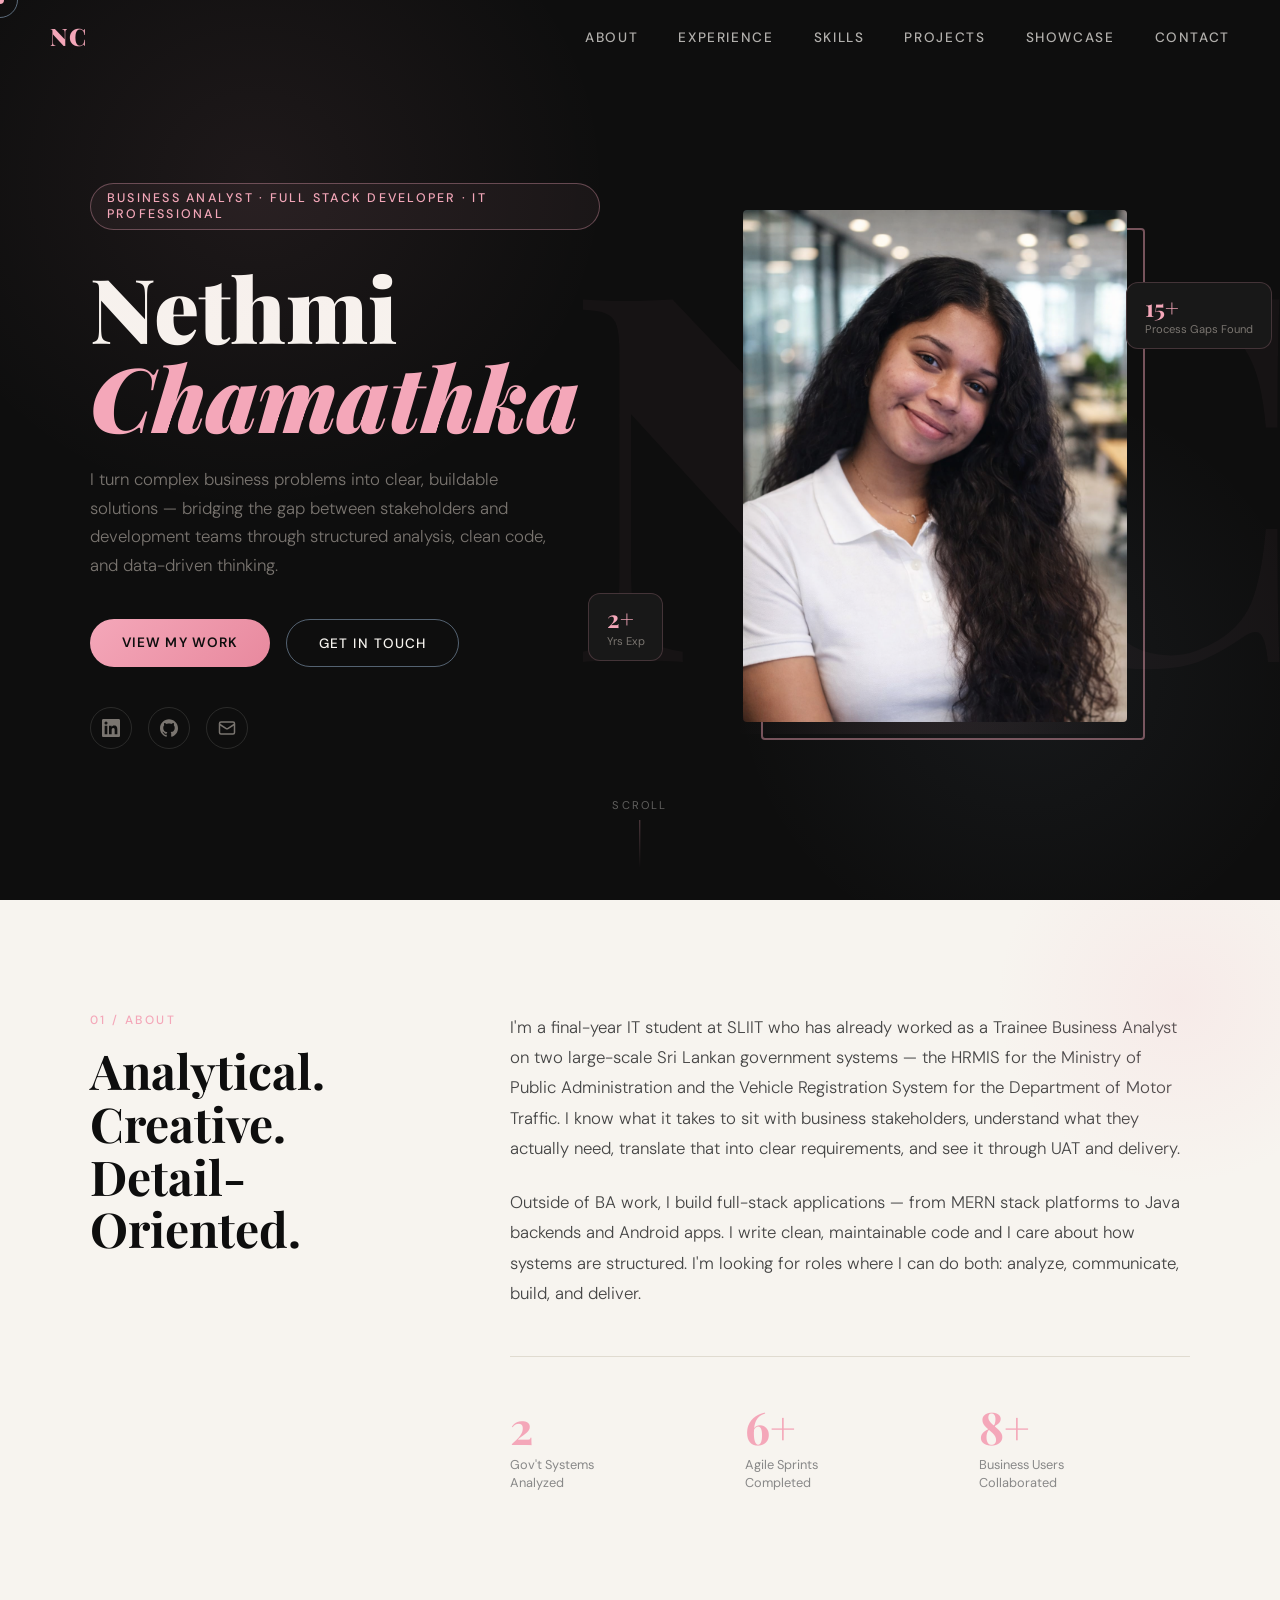
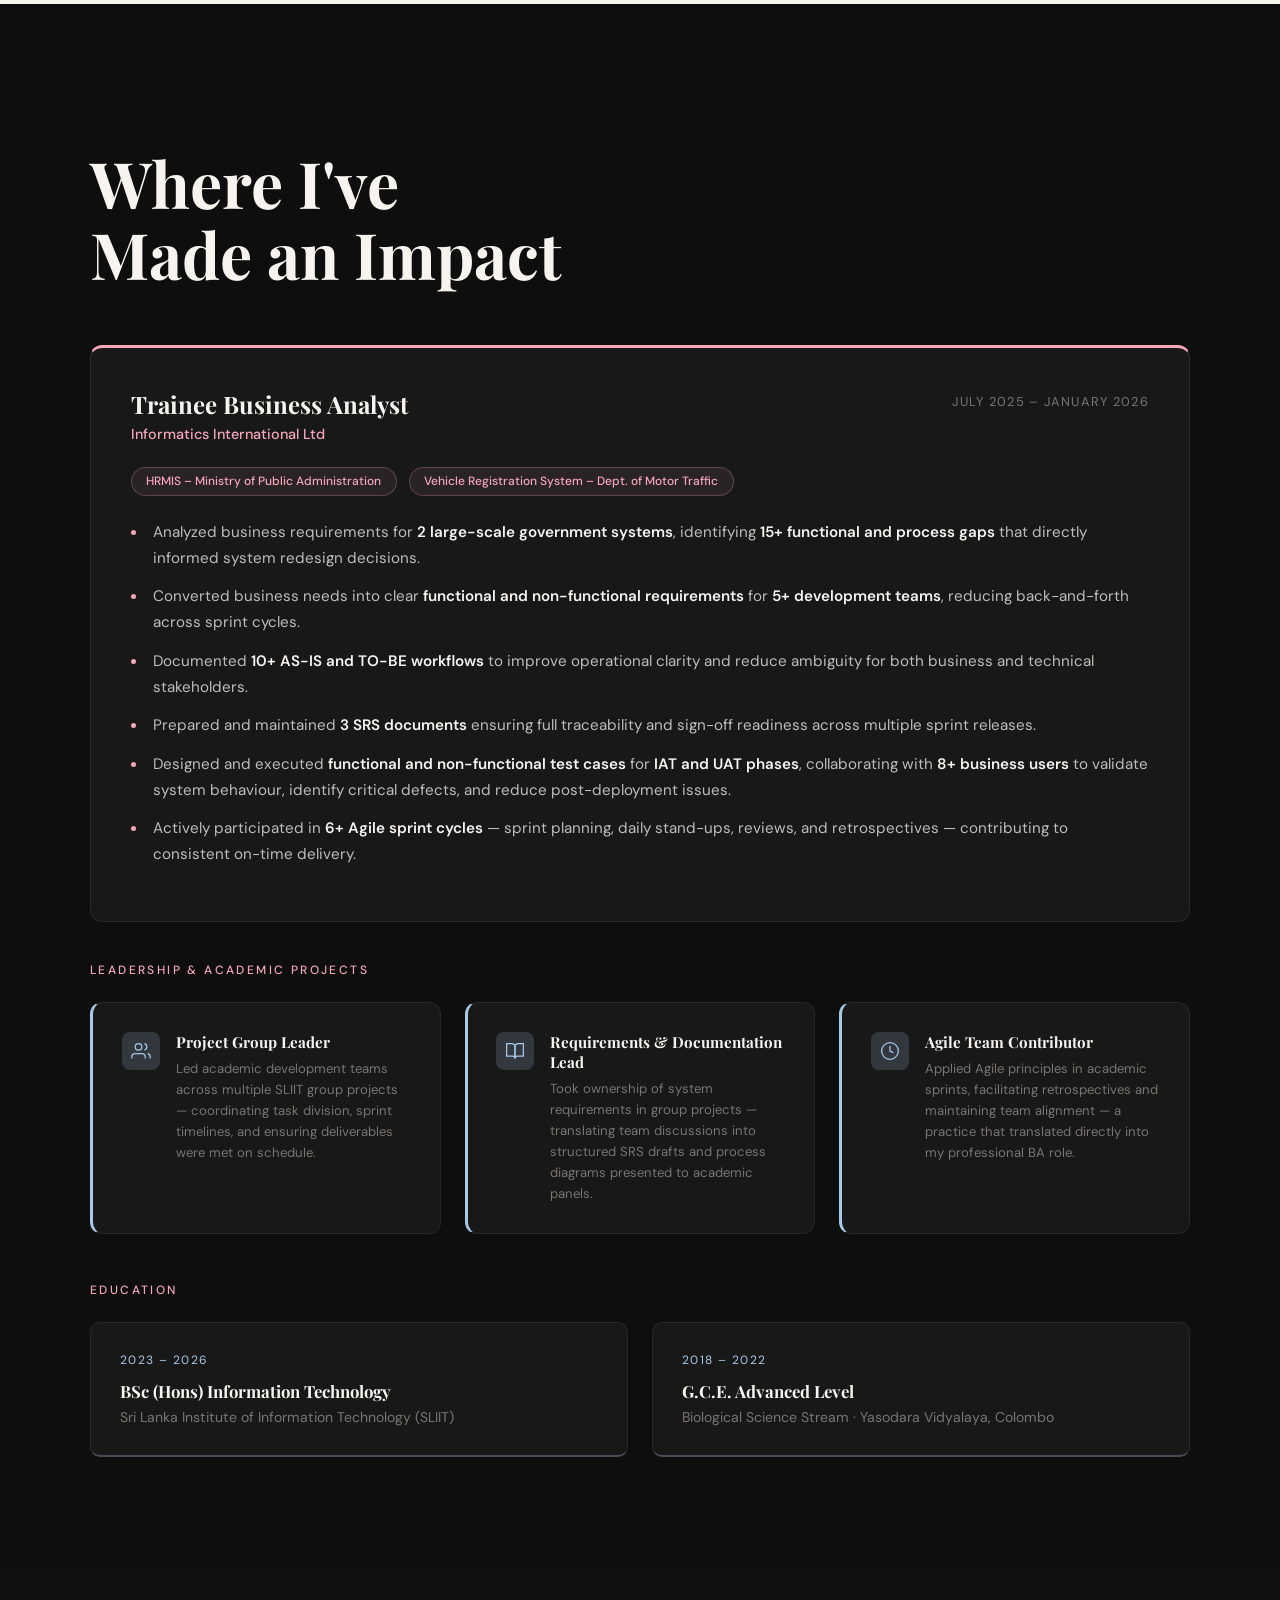
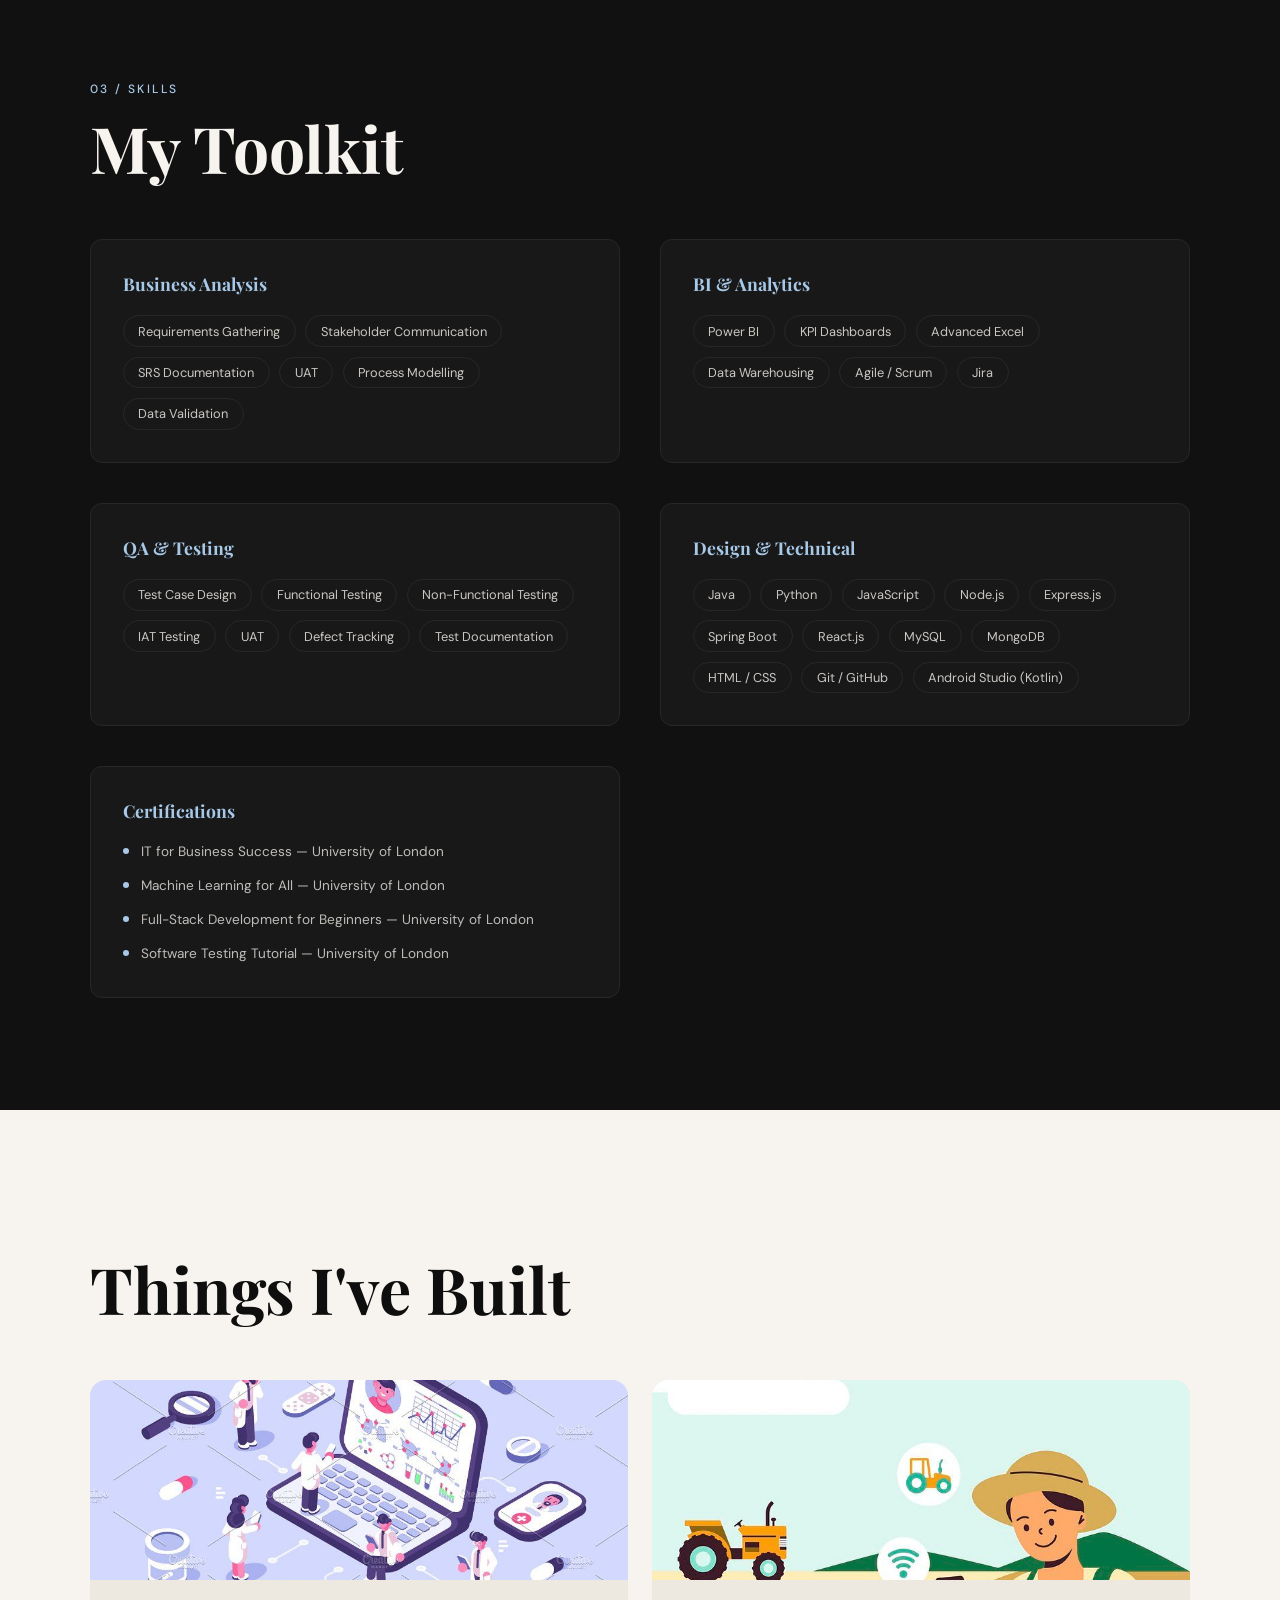
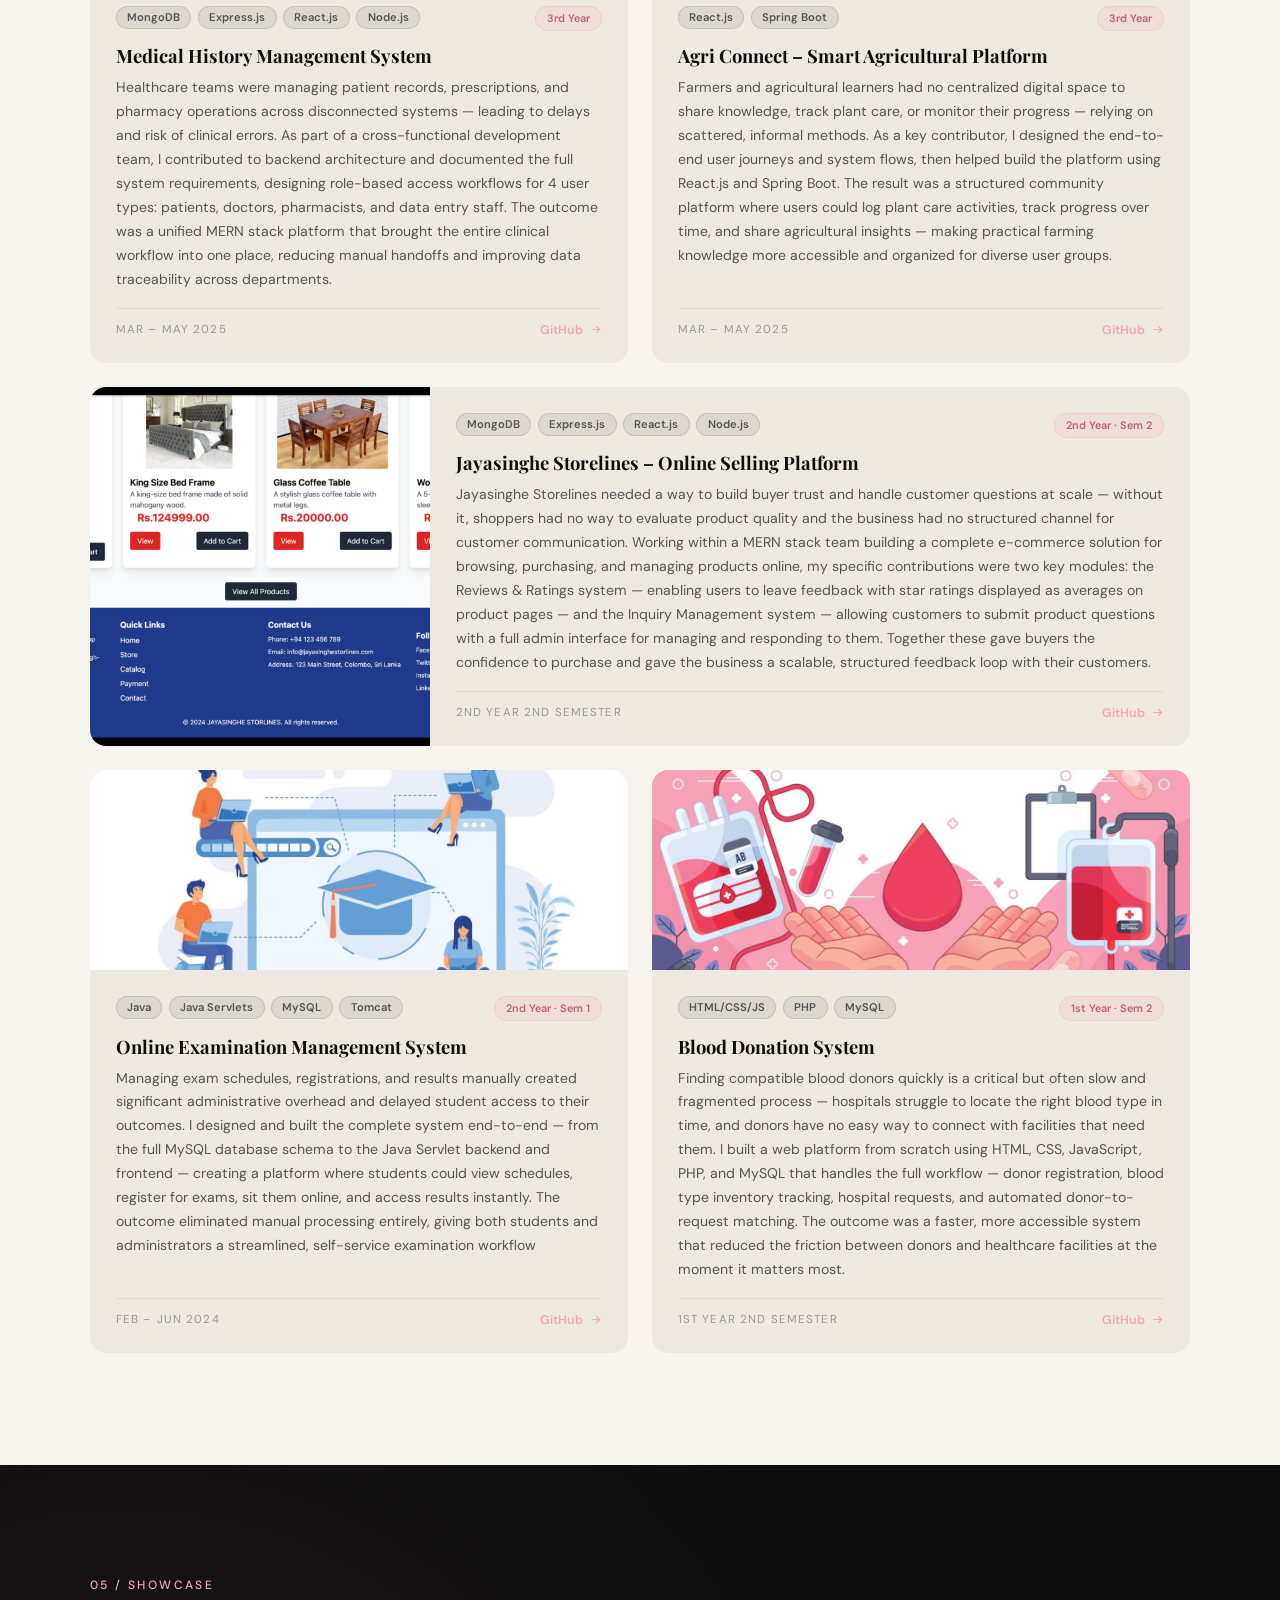
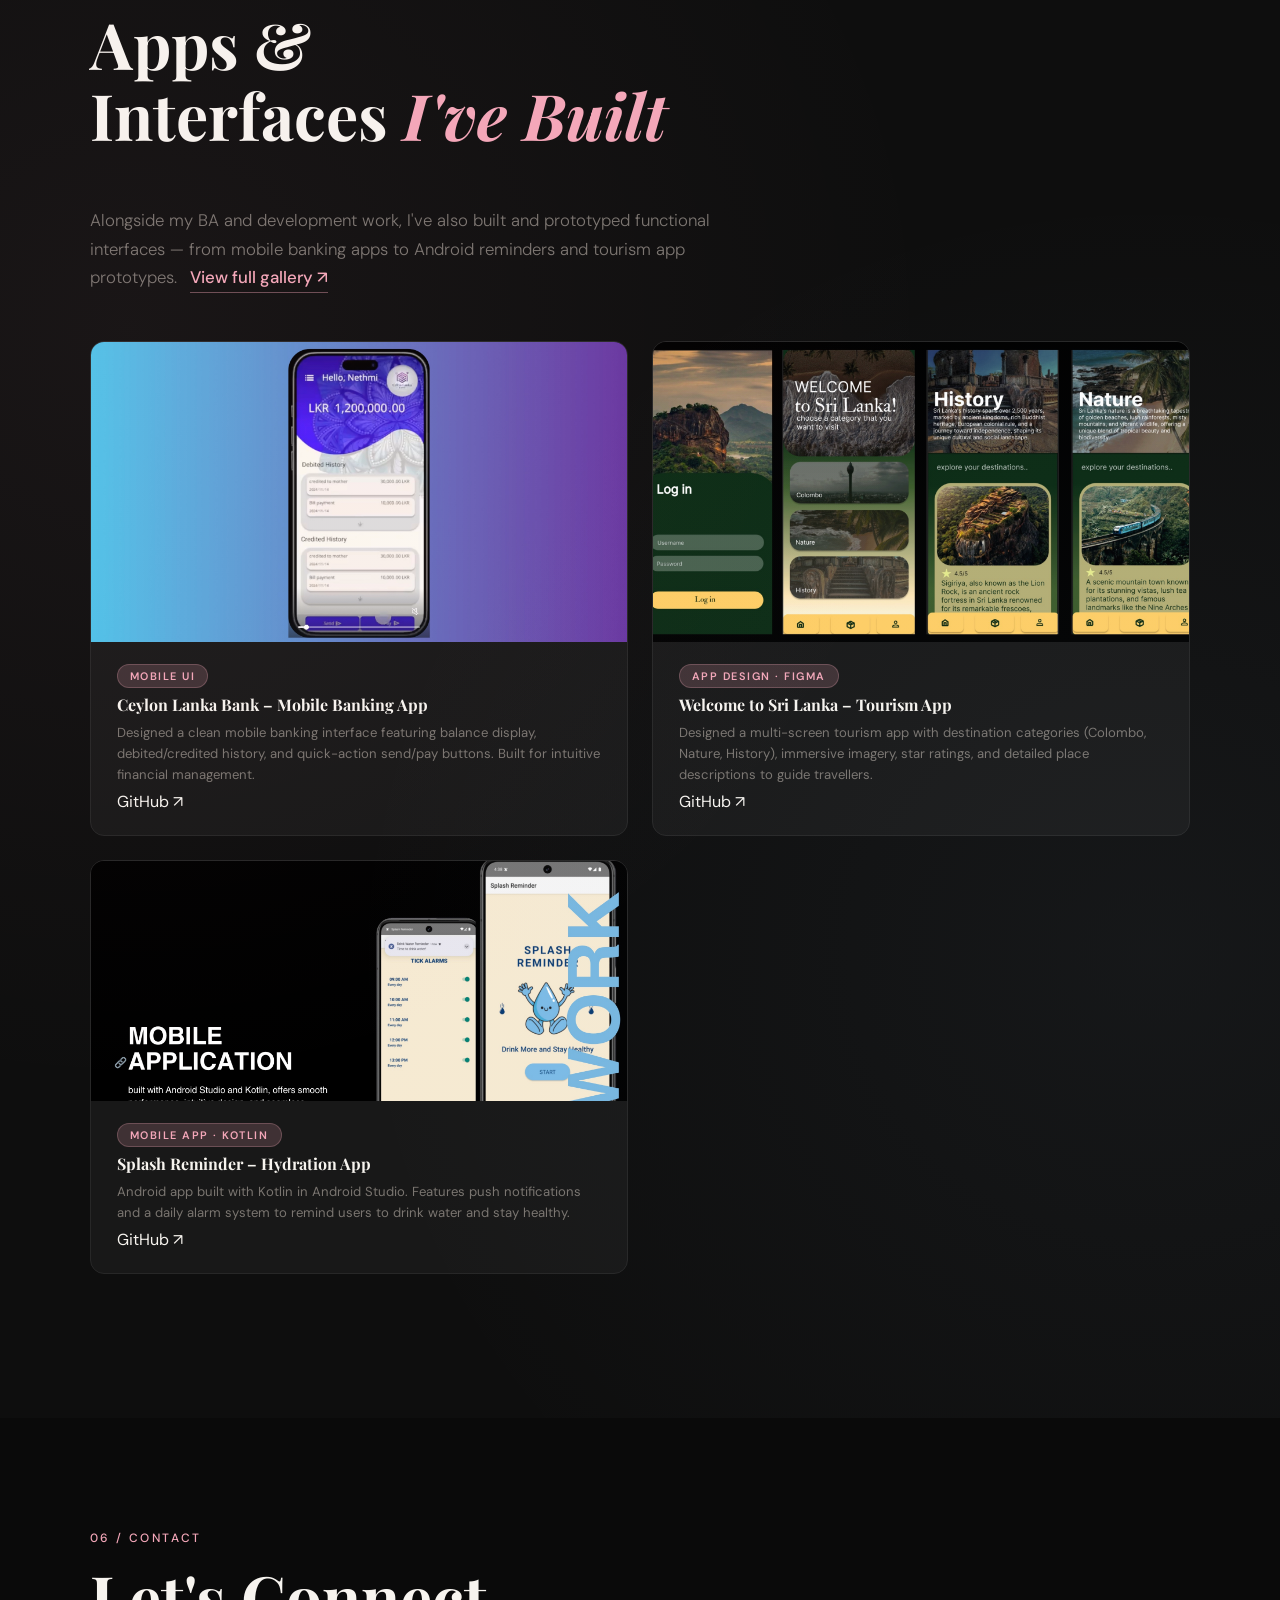
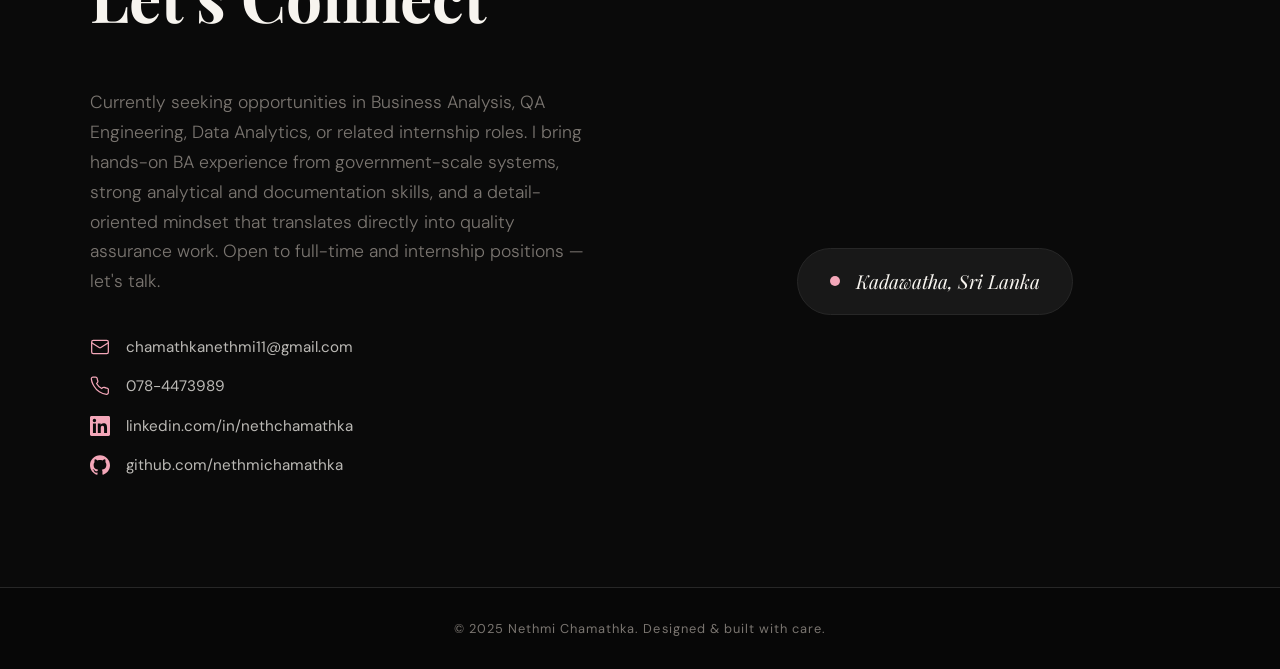
==== index.html @ 8b14486d "Add files via upload new one" ====
<!DOCTYPE html>
<html lang="en">
<head>
  <meta charset="UTF-8" />
  <meta name="viewport" content="width=device-width, initial-scale=1.0" />
  <title>Nethmi Chamathka — Business Analyst & IT Professional</title>
  <link rel="preconnect" href="https://fonts.googleapis.com">
  <link rel="preconnect" href="https://fonts.gstatic.com" crossorigin>
  <link href="https://fonts.googleapis.com/css2?family=Playfair+Display:ital,wght@0,400;0,700;0,900;1,400&family=DM+Sans:wght@300;400;500;600&display=swap" rel="stylesheet">
  <link rel="stylesheet" href="styles.css" />
</head>
<body>

  <div class="cursor" id="cursor"></div>
  <div class="cursor-follower" id="cursorFollower"></div>

  <!-- NAV -->
  <nav id="navbar">
    <div class="nav-inner">
      <span class="nav-logo">NC</span>
      <ul class="nav-links">
        <li><a href="#about">About</a></li>
        <li><a href="#experience">Experience</a></li>
        <li><a href="#skills">Skills</a></li>
        <li><a href="#projects">Projects</a></li>
        <li><a href="#uiux">Showcase</a></li>
        <li><a href="#contact">Contact</a></li>
      </ul>
      <button class="hamburger" id="hamburger" aria-label="Menu">
        <span></span><span></span><span></span>
      </button>
    </div>
  </nav>

  <!-- MOBILE MENU -->
  <div class="mobile-menu" id="mobileMenu">
    <ul>
      <li><a href="#about" class="mob-link">About</a></li>
      <li><a href="#experience" class="mob-link">Experience</a></li>
      <li><a href="#skills" class="mob-link">Skills</a></li>
      <li><a href="#projects" class="mob-link">Projects</a></li>
      <li><a href="#uiux" class="mob-link">UI/UX</a></li>
      <li><a href="#contact" class="mob-link">Contact</a></li>
    </ul>
  </div>

  <!-- HERO -->
  <section id="hero">
    <div class="hero-bg-text">NC</div>
    <div class="hero-grid">
      <div class="hero-left">
        <div class="hero-tag reveal">Business Analyst · Full Stack Developer · IT Professional</div>
        <h1 class="hero-name reveal delay-1">Nethmi<br><em>Chamathka</em></h1>
        <p class="hero-sub reveal delay-2">
          

I turn complex business problems into clear, buildable solutions — bridging the gap between stakeholders and development teams through structured analysis, clean code, and data-driven thinking.
        <div class="hero-cta reveal delay-3">
          <a href="#experience" class="btn-primary">View My Work</a>
          <a href="#contact" class="btn-ghost">Get In Touch</a>
        </div>
        <div class="hero-socials reveal delay-4">
          <a href="https://linkedin.com/in/nethchamathka" target="_blank" aria-label="LinkedIn">
            <svg viewBox="0 0 24 24" fill="currentColor"><path d="M20.447 20.452h-3.554v-5.569c0-1.328-.027-3.037-1.852-3.037-1.853 0-2.136 1.445-2.136 2.939v5.667H9.351V9h3.414v1.561h.046c.477-.9 1.637-1.85 3.37-1.85 3.601 0 4.267 2.37 4.267 5.455v6.286zM5.337 7.433a2.062 2.062 0 01-2.063-2.065 2.064 2.064 0 112.063 2.065zm1.782 13.019H3.555V9h3.564v11.452zM22.225 0H1.771C.792 0 0 .774 0 1.729v20.542C0 23.227.792 24 1.771 24h20.451C23.2 24 24 23.227 24 22.271V1.729C24 .774 23.2 0 22.222 0h.003z"/></svg>
          </a>
          <a href="https://github.com/nethmichamathka" target="_blank" aria-label="GitHub">
            <svg viewBox="0 0 24 24" fill="currentColor"><path d="M12 .297c-6.63 0-12 5.373-12 12 0 5.303 3.438 9.8 8.205 11.385.6.113.82-.258.82-.577 0-.285-.01-1.04-.015-2.04-3.338.724-4.042-1.61-4.042-1.61C4.422 18.07 3.633 17.7 3.633 17.7c-1.087-.744.084-.729.084-.729 1.205.084 1.838 1.236 1.838 1.236 1.07 1.835 2.809 1.305 3.495.998.108-.776.417-1.305.76-1.605-2.665-.3-5.466-1.332-5.466-5.93 0-1.31.465-2.38 1.235-3.22-.135-.303-.54-1.523.105-3.176 0 0 1.005-.322 3.3 1.23.96-.267 1.98-.399 3-.405 1.02.006 2.04.138 3 .405 2.28-1.552 3.285-1.23 3.285-1.23.645 1.653.24 2.873.12 3.176.765.84 1.23 1.91 1.23 3.22 0 4.61-2.805 5.625-5.475 5.92.42.36.81 1.096.81 2.22 0 1.606-.015 2.896-.015 3.286 0 .315.21.69.825.57C20.565 22.092 24 17.592 24 12.297c0-6.627-5.373-12-12-12"/></svg>
          </a>
          <a href="mailto:chamathkanethmi11@gmail.com" aria-label="Email">
            <svg viewBox="0 0 24 24" fill="none" stroke="currentColor" stroke-width="2"><rect x="2" y="4" width="20" height="16" rx="2"/><path d="m22 7-8.97 5.7a1.94 1.94 0 0 1-2.06 0L2 7"/></svg>
          </a>
        </div>
      </div>
      <div class="hero-right reveal delay-2">
        <div class="hero-img-wrap">
          <img src="profile.jpg" alt="Nethmi Chamathka" class="hero-photo" />
          <div class="hero-img-accent"></div>
          <div class="hero-img-ring"></div>
        </div>
        <div class="floating-badge badge-1">
          <span class="badge-num">2+</span>
          <span class="badge-txt">Yrs Exp</span>
        </div>
        <div class="floating-badge badge-2">
          <span class="badge-num">15+</span>
          <span class="badge-txt">Process Gaps Found</span>
        </div>
      </div>
    </div>
    <div class="scroll-hint"><span>Scroll</span><div class="scroll-line"></div></div>
  </section>

  <!-- ABOUT -->
  <section id="about">
    <div class="section-wrap">
      <div class="about-grid">
        <div class="about-left reveal">
          <p class="section-label">01 / About</p>
          <h2 class="section-title">Analytical.<br>Creative.<br>Detail-Oriented.</h2>
        </div>
        <div class="about-right reveal delay-1">
          <p class="about-body">I'm a final-year IT student at SLIIT who has already worked as a Trainee Business Analyst on two large-scale Sri Lankan government systems — the HRMIS for the Ministry of Public Administration and the Vehicle Registration System for the Department of Motor Traffic. I know what it takes to sit with business stakeholders, understand what they actually need, translate that into clear requirements, and see it through UAT and delivery.</p>
          <p class="about-body">Outside of BA work, I build full-stack applications — from MERN stack platforms to Java backends and Android apps. I write clean, maintainable code and I care about how systems are structured. I'm looking for roles where I can do both: analyze, communicate, build, and deliver.</p>
          <div class="about-stats">
            <div class="stat"><span class="stat-n">2</span><span class="stat-l">Gov't Systems<br>Analyzed</span></div>
            <div class="stat"><span class="stat-n">6+</span><span class="stat-l">Agile Sprints<br>Completed</span></div>
            <div class="stat"><span class="stat-n">8+</span><span class="stat-l">Business Users<br>Collaborated</span></div>
          </div>
        </div>
      </div>
    </div>
  </section>

  <!-- EXPERIENCE -->
  <section id="experience">
    <div class="section-wrap">
      <p class="section-label reveal">02 / Experience</p>
      <h2 class="section-title reveal delay-1">Where I've<br>Made an Impact</h2>

      <div class="exp-card reveal delay-2">
        <div class="exp-header">
          <div>
            <h3 class="exp-role">Trainee Business Analyst</h3>
            <p class="exp-company">Informatics International Ltd</p>
          </div>
          <span class="exp-date">July 2025 – January 2026</span>
        </div>
        <div class="exp-projects">
          <div class="exp-proj-tag">HRMIS – Ministry of Public Administration</div>
          <div class="exp-proj-tag">Vehicle Registration System – Dept. of Motor Traffic</div>
        </div>
<ul class="exp-list">
  <li>Analyzed business requirements for <strong>2 large-scale government systems</strong>, identifying <strong>15+ functional and process gaps</strong> that directly informed system redesign decisions.</li>
  <li>Converted business needs into clear <strong>functional and non-functional requirements</strong> for <strong>5+ development teams</strong>, reducing back-and-forth across sprint cycles.</li>
  <li>Documented <strong>10+ AS-IS and TO-BE workflows</strong> to improve operational clarity and reduce ambiguity for both business and technical stakeholders.</li>
  <li>Prepared and maintained <strong>3 SRS documents</strong> ensuring full traceability and sign-off readiness across multiple sprint releases.</li>
  <li>Designed and executed <strong>functional and non-functional test cases</strong> for <strong>IAT and UAT phases</strong>, collaborating with <strong>8+ business users</strong> to validate system behaviour, identify critical defects, and reduce post-deployment issues.</li>
  <li>Actively participated in <strong>6+ Agile sprint cycles</strong> — sprint planning, daily stand-ups, reviews, and retrospectives — contributing to consistent on-time delivery.</li>
</ul>
      </div>

      <!-- LEADERSHIP -->
      <div class="leadership-section reveal delay-3">
        <p class="section-label" style="margin-bottom:1.5rem;">Leadership & Academic Projects</p>
        <div class="leadership-grid">
          <div class="lead-card">
            <div class="lead-icon">
              <svg viewBox="0 0 24 24" fill="none" stroke="currentColor" stroke-width="1.5"><path d="M17 21v-2a4 4 0 0 0-4-4H5a4 4 0 0 0-4 4v2"/><circle cx="9" cy="7" r="4"/><path d="M23 21v-2a4 4 0 0 0-3-3.87"/><path d="M16 3.13a4 4 0 0 1 0 7.75"/></svg>
            </div>
            <div>
              <h4>Project Group Leader</h4>
              <p>Led academic development teams across multiple SLIIT group projects — coordinating task division, sprint timelines, and ensuring deliverables were met on schedule.</p>
            </div>
          </div>
          <div class="lead-card">
            <div class="lead-icon">
              <svg viewBox="0 0 24 24" fill="none" stroke="currentColor" stroke-width="1.5"><path d="M2 3h6a4 4 0 0 1 4 4v14a3 3 0 0 0-3-3H2z"/><path d="M22 3h-6a4 4 0 0 0-4 4v14a3 3 0 0 1 3-3h7z"/></svg>
            </div>
            <div>
              <h4>Requirements & Documentation Lead</h4>
              <p>Took ownership of system requirements in group projects — translating team discussions into structured SRS drafts and process diagrams presented to academic panels.</p>
            </div>
          </div>
          <div class="lead-card">
            <div class="lead-icon">
              <svg viewBox="0 0 24 24" fill="none" stroke="currentColor" stroke-width="1.5"><circle cx="12" cy="12" r="10"/><polyline points="12 6 12 12 16 14"/></svg>
            </div>
            <div>
              <h4>Agile Team Contributor</h4>
              <p>Applied Agile principles in academic sprints, facilitating retrospectives and maintaining team alignment — a practice that translated directly into my professional BA role.</p>
            </div>
          </div>
        </div>
      </div>

      <div class="edu-section reveal delay-4">
        <p class="section-label" style="margin-bottom:1.5rem;">Education</p>
        <div class="edu-grid">
          <div class="edu-card">
            <span class="edu-year">2023 – 2026</span>
            <h4>BSc (Hons) Information Technology</h4>
            <p>Sri Lanka Institute of Information Technology (SLIIT)</p>
          </div>
          <div class="edu-card">
            <span class="edu-year">2018 – 2022</span>
            <h4>G.C.E. Advanced Level</h4>
            <p>Biological Science Stream · Yasodara Vidyalaya, Colombo</p>
          </div>
        </div>
      </div>
    </div>
  </section>

 <!-- SKILLS -->
  <section id="skills">
<div class="section-wrap">
<p class="section-label reveal">03 / Skills</p>
<h2 class="section-title reveal delay-1">My Toolkit</h2>
<div class="skills-columns">
<div class="skill-group reveal delay-1">
<h3 class="skill-group-title">Business Analysis</h3>
<div class="skill-chips">
<span>Requirements Gathering</span><span>Stakeholder Communication</span><span>SRS Documentation</span><span>UAT</span><span>Process Modelling</span><span>Data Validation</span>
</div>
</div>
<div class="skill-group reveal delay-2">
<h3 class="skill-group-title">BI & Analytics</h3>
<div class="skill-chips">
<span>Power BI</span><span>KPI Dashboards</span><span>Advanced Excel</span><span>Data Warehousing</span><span>Agile / Scrum</span><span>Jira</span>
</div>
</div>
<div class="skill-group reveal delay-3">
<h3 class="skill-group-title">QA & Testing</h3>
<div class="skill-chips">
<span>Test Case Design</span><span>Functional Testing</span><span>Non-Functional Testing</span><span>IAT Testing</span><span>UAT</span><span>Defect Tracking</span><span>Test Documentation</span>
</div>
</div>
<div class="skill-group reveal delay-4">
<h3 class="skill-group-title">Design & Technical</h3>
<div class="skill-chips">
<span>Java</span><span>Python</span><span>JavaScript</span><span>Node.js</span><span>Express.js</span><span>Spring Boot</span><span>React.js</span><span>MySQL</span><span>MongoDB</span><span>HTML / CSS</span><span>Git / GitHub</span><span>Android Studio (Kotlin)</span>
</div>
</div>
<div class="skill-group reveal delay-4">
<h3 class="skill-group-title">Certifications</h3>
<div class="cert-list">
<div class="cert-item"><span class="cert-dot"></span><span>IT for Business Success — University of London</span></div>
<div class="cert-item"><span class="cert-dot"></span><span>Machine Learning for All — University of London</span></div>
<div class="cert-item"><span class="cert-dot"></span><span>Full-Stack Development for Beginners — University of London</span></div>
<div class="cert-item"><span class="cert-dot"></span><span>Software Testing Tutorial — University of London</span></div>
</div>
</div>
</div>
</div>
</section>
  <!-- PROJECTS -->
  <section id="projects">
    <div class="section-wrap">
      <p class="section-label reveal">04 / Projects</p>
      <h2 class="section-title reveal delay-1">Things I've Built</h2>
      <div class="projects-grid">

        <!-- PROJECT 01 — Medical -->
        <div class="proj-card reveal delay-1">
          <div class="proj-img-col">
            <img src="illus-medical.jpg" alt="Medical History Management System" />
          </div>
          <div class="proj-body">
            <div class="proj-meta"><div class="proj-stack"><span>MongoDB</span><span>Express.js</span><span>React.js</span><span>Node.js</span></div><span class="proj-year-badge">3rd Year</span></div>
            <h3>Medical History Management System</h3>
            <p>Healthcare teams were managing patient records, prescriptions, and pharmacy operations across disconnected systems — leading to delays and risk of clinical errors. As part of a cross-functional development team, I contributed to backend architecture and documented the full system requirements, designing role-based access workflows for 4 user types: patients, doctors, pharmacists, and data entry staff. The outcome was a unified MERN stack platform that brought the entire clinical workflow into one place, reducing manual handoffs and improving data traceability across departments.</p>
            <div class="proj-footer"><span class="proj-date-label">Mar – May 2025</span><a href="https://github.com/Viduraz/ITPM_Project" target="_blank" class="proj-link">GitHub <svg viewBox="0 0 16 16" fill="none" stroke="currentColor" stroke-width="1.5"><path d="M3 8h10M9 4l4 4-4 4"/></svg></a></div>
          </div>
        </div>

        <!-- PROJECT 02 — Agri Connect -->
        <div class="proj-card reveal delay-2">
          <div class="proj-img-col">
            <img src="agri.jpg" alt="Agri Connect" />
          </div>
          <div class="proj-body">
            <div class="proj-meta"><div class="proj-stack"><span>React.js</span><span>Spring Boot</span></div><span class="proj-year-badge">3rd Year</span></div>
            <h3>Agri Connect – Smart Agricultural Platform</h3>
            <p>Farmers and agricultural learners had no centralized digital space to share knowledge, track plant care, or monitor their progress — relying on scattered, informal methods. As a key contributor, I designed the end-to-end user journeys and system flows, then helped build the platform using React.js and Spring Boot. The result was a structured community platform where users could log plant care activities, track progress over time, and share agricultural insights — making practical farming knowledge more accessible and organized for diverse user groups.</p>
            <div class="proj-footer"><span class="proj-date-label">Mar – May 2025</span><a href="https://github.com/Viduraz/PAF_SLIIT" target="_blank" class="proj-link">GitHub <svg viewBox="0 0 16 16" fill="none" stroke="currentColor" stroke-width="1.5"><path d="M3 8h10M9 4l4 4-4 4"/></svg></a></div>
          </div>
        </div>

        <!-- PROJECT 03 — Jayasinghe (full-width with screenshot) -->
        <div class="proj-card proj-card-wide reveal delay-3">
          <div class="proj-img-col proj-img-wide">
            <img src="JJ.png" alt="Jayasinghe Storelines" />
          </div>
          <div class="proj-body">
            <div class="proj-meta"><div class="proj-stack"><span>MongoDB</span><span>Express.js</span><span>React.js</span><span>Node.js</span></div><span class="proj-year-badge">2nd Year · Sem 2</span></div>
            <h3>Jayasinghe Storelines – Online Selling Platform</h3>
            <p>Jayasinghe Storelines needed a way to build buyer trust and handle customer questions at scale — without it, shoppers had no way to evaluate product quality and the business had no structured channel for customer communication. Working within a MERN stack team building a complete e-commerce solution for browsing, purchasing, and managing products online, my specific contributions were two key modules: the Reviews & Ratings system — enabling users to leave feedback with star ratings displayed as averages on product pages — and the Inquiry Management system — allowing customers to submit product questions with a full admin interface for managing and responding to them. Together these gave buyers the confidence to purchase and gave the business a scalable, structured feedback loop with their customers.</p>
            <div class="proj-footer"><span class="proj-date-label">2nd Year 2nd Semester</span><a href="https://github.com/chathuwa-whiz/JayasingheStoreline-MERN" target="_blank" class="proj-link">GitHub <svg viewBox="0 0 16 16" fill="none" stroke="currentColor" stroke-width="1.5"><path d="M3 8h10M9 4l4 4-4 4"/></svg></a></div>
          </div>
        </div>

        <!-- PROJECT 04 — Exam System -->
        <div class="proj-card reveal delay-1">
          <div class="proj-img-col">
            <img src="illus-exam.jpg" alt="Online Examination System" />
          </div>
          <div class="proj-body">
            <div class="proj-meta"><div class="proj-stack"><span>Java</span><span>Java Servlets</span><span>MySQL</span><span>Tomcat</span></div><span class="proj-year-badge">2nd Year · Sem 1</span></div>
            <h3>Online Examination Management System</h3>
            <p>Managing exam schedules, registrations, and results manually created significant administrative overhead and delayed student access to their outcomes. I designed and built the complete system end-to-end — from the full MySQL database schema to the Java Servlet backend and frontend — creating a platform where students could view schedules, register for exams, sit them online, and access results instantly. The outcome eliminated manual processing entirely, giving both students and administrators a streamlined, self-service examination workflow</p>
            <div class="proj-footer"><span class="proj-date-label">Feb – Jun 2024</span><a href="https://github.com/nethmichamathka/Project-Online-Examination-Management-System" target="_blank" class="proj-link">GitHub <svg viewBox="0 0 16 16" fill="none" stroke="currentColor" stroke-width="1.5"><path d="M3 8h10M9 4l4 4-4 4"/></svg></a></div>
          </div>
        </div>

        <!-- PROJECT 05 — Blood Donation -->
        <div class="proj-card reveal delay-2">
          <div class="proj-img-col">
            <img src="illus-blood.jpg" alt="Blood Donation System" />
          </div>
          <div class="proj-body">
            <div class="proj-meta"><div class="proj-stack"><span>HTML/CSS/JS</span><span>PHP</span><span>MySQL</span></div><span class="proj-year-badge">1st Year · Sem 2</span></div>
            <h3>Blood Donation System</h3>
            <p>Finding compatible blood donors quickly is a critical but often slow and fragmented process — hospitals struggle to locate the right blood type in time, and donors have no easy way to connect with facilities that need them. I built a web platform from scratch using HTML, CSS, JavaScript, PHP, and MySQL that handles the full workflow — donor registration, blood type inventory tracking, hospital requests, and automated donor-to-request matching. The outcome was a faster, more accessible system that reduced the friction between donors and healthcare facilities at the moment it matters most.</p>
            <div class="proj-footer"><span class="proj-date-label">1st Year 2nd Semester</span><a href="https://github.com/nethmichamathka/Blood-Donation-System" target="_blank" class="proj-link">GitHub <svg viewBox="0 0 16 16" fill="none" stroke="currentColor" stroke-width="1.5"><path d="M3 8h10M9 4l4 4-4 4"/></svg></a></div>
          </div>
        </div>

      </div>
    </div>
  </section>

  <!-- UI/UX DESIGN -->
  <section id="uiux">
    <div class="section-wrap">
      <p class="section-label reveal">05 / Showcase</p>
      <h2 class="section-title reveal delay-1">Apps & <br>Interfaces <em>I've Built</em></h2>
      <p class="uiux-intro reveal delay-2">
         Alongside my BA and development work, I've also built and prototyped functional interfaces — from mobile banking apps to Android reminders and tourism app prototypes.
        <a href="https://chamathkanethportfolio.my.canva.site" target="_blank" class="uiux-canva-link">View full gallery ↗</a>
      </p>

      <div class="uiux-grid reveal delay-2">

        <!-- Ceylon Lanka Bank App -->
        <div class="uiux-card uiux-card-tall">
          <div class="uiux-img-wrap">
            <img src="uiux-banking.png" alt="Ceylon Lanka Bank Mobile App" />
          </div>
          <div class="uiux-card-body">
            <div class="uiux-badge">Mobile UI</div>
            <h4>Ceylon Lanka Bank – Mobile Banking App</h4>
            <p>Designed a clean mobile banking interface featuring balance display, debited/credited history, and quick-action send/pay buttons. Built for intuitive financial management.</p>
            <a href="https://github.com/nethmichamathka/Celon_Lanka_Bank" target="_blank" class="uiux-github-link">GitHub ↗</a>
          </div>
        </div>

        <!-- Sri Lanka Tourism App -->
        <div class="uiux-card uiux-card-tall">
          <div class="uiux-img-wrap">
            <img src="uiux-tourism.png" alt="Welcome to Sri Lanka Tourism App" />
          </div>
          <div class="uiux-card-body">
            <div class="uiux-badge">App Design · Figma</div>
            <h4>Welcome to Sri Lanka – Tourism App</h4>
            <p>Designed a multi-screen tourism app with destination categories (Colombo, Nature, History), immersive imagery, star ratings, and detailed place descriptions to guide travellers.</p>
            <a href="https://github.com/nethmichamathka/SriTravels-figma-UI" target="_blank" class="uiux-github-link">GitHub ↗</a>
          </div>
        </div>

        <!-- Splash Reminder -->
        <div class="uiux-card">
          <div class="uiux-img-wrap">
            <img src="uiux-splash.png" alt="Splash Reminder Mobile App" />
          </div>
          <div class="uiux-card-body">
            <div class="uiux-badge">Mobile App · Kotlin</div>
            <h4>Splash Reminder – Hydration App</h4>
            <p>Android app built with Kotlin in Android Studio. Features push notifications and a daily alarm system to remind users to drink water and stay healthy.</p>
            <a href="https://github.com/nethmichamathka/Water-Reminder-App" target="_blank" class="uiux-github-link">GitHub ↗</a>
          </div>
        </div>

        </div>

      </div>
    </div>
  </section>

  <!-- CONTACT -->
  <section id="contact">
    <div class="section-wrap">
      <p class="section-label reveal">06 / Contact</p>
      <h2 class="section-title reveal delay-1">Let's Connect</h2>
      <div class="contact-grid">
        <div class="contact-info reveal delay-2">
          <p class="contact-body">Currently seeking opportunities in Business Analysis, QA Engineering, Data Analytics, or related internship roles. I bring hands-on BA experience from government-scale systems, strong analytical and documentation skills, and a detail-oriented mindset that translates directly into quality assurance work. Open to full-time and internship positions — let's talk.</p>
          <div class="contact-links">
            <a href="mailto:chamathkanethmi11@gmail.com" class="contact-link">
              <svg viewBox="0 0 24 24" fill="none" stroke="currentColor" stroke-width="1.5"><rect x="2" y="4" width="20" height="16" rx="2"/><path d="m22 7-8.97 5.7a1.94 1.94 0 0 1-2.06 0L2 7"/></svg>
              chamathkanethmi11@gmail.com
            </a>
            <a href="tel:0784473989" class="contact-link">
              <svg viewBox="0 0 24 24" fill="none" stroke="currentColor" stroke-width="1.5"><path d="M22 16.92v3a2 2 0 0 1-2.18 2 19.79 19.79 0 0 1-8.63-3.07A19.5 19.5 0 0 1 4.69 12 19.79 19.79 0 0 1 1.61 3.4a2 2 0 0 1 1.99-2.18h3a2 2 0 0 1 2 1.72c.127.96.361 1.903.7 2.81a2 2 0 0 1-.45 2.11L7.91 8.96a16 16 0 0 0 6.13 6.13l.92-.92a2 2 0 0 1 2.11-.45c.907.339 1.85.573 2.81.7A2 2 0 0 1 22 16.92z"/></svg>
              078-4473989
            </a>
            <a href="https://linkedin.com/in/nethchamathka" target="_blank" class="contact-link">
              <svg viewBox="0 0 24 24" fill="currentColor"><path d="M20.447 20.452h-3.554v-5.569c0-1.328-.027-3.037-1.852-3.037-1.853 0-2.136 1.445-2.136 2.939v5.667H9.351V9h3.414v1.561h.046c.477-.9 1.637-1.85 3.37-1.85 3.601 0 4.267 2.37 4.267 5.455v6.286zM5.337 7.433a2.062 2.062 0 01-2.063-2.065 2.064 2.064 0 112.063 2.065zm1.782 13.019H3.555V9h3.564v11.452zM22.225 0H1.771C.792 0 0 .774 0 1.729v20.542C0 23.227.792 24 1.771 24h20.451C23.2 24 24 23.227 24 22.271V1.729C24 .774 23.2 0 22.222 0h.003z"/></svg>
              linkedin.com/in/nethchamathka
            </a>
            <a href="https://github.com/nethmichamathka" target="_blank" class="contact-link">
              <svg viewBox="0 0 24 24" fill="currentColor"><path d="M12 .297c-6.63 0-12 5.373-12 12 0 5.303 3.438 9.8 8.205 11.385.6.113.82-.258.82-.577 0-.285-.01-1.04-.015-2.04-3.338.724-4.042-1.61-4.042-1.61C4.422 18.07 3.633 17.7 3.633 17.7c-1.087-.744.084-.729.084-.729 1.205.084 1.838 1.236 1.838 1.236 1.07 1.835 2.809 1.305 3.495.998.108-.776.417-1.305.76-1.605-2.665-.3-5.466-1.332-5.466-5.93 0-1.31.465-2.38 1.235-3.22-.135-.303-.54-1.523.105-3.176 0 0 1.005-.322 3.3 1.23.96-.267 1.98-.399 3-.405 1.02.006 2.04.138 3 .405 2.28-1.552 3.285-1.23 3.285-1.23.645 1.653.24 2.873.12 3.176.765.84 1.23 1.91 1.23 3.22 0 4.61-2.805 5.625-5.475 5.92.42.36.81 1.096.81 2.22 0 1.606-.015 2.896-.015 3.286 0 .315.21.69.825.57C20.565 22.092 24 17.592 24 12.297c0-6.627-5.373-12-12-12"/></svg>
              github.com/nethmichamathka
            </a>
          </div>
        </div>
        <div class="contact-location reveal delay-3">
          <div class="location-box">
            <div class="location-dot"></div>
            <span>Kadawatha, Sri Lanka</span>
          </div>
        </div>
      </div>
    </div>
  </section>

  <footer>
    <p>© 2025 Nethmi Chamathka. Designed & built with care.</p>
  </footer>

  <script src="script.js"></script>
</body>
</html>
---- styles.css ----
/* ===================================
   NETHMI CHAMATHKA — PORTFOLIO v2
   Dark editorial with pink/blue accents
=================================== */

@import url('https://fonts.googleapis.com/css2?family=Playfair+Display:ital,wght@0,400;0,700;0,900;1,400&family=DM+Sans:wght@300;400;500;600&display=swap');

:root {
  --ink:        #0e0e0e;
  --paper:      #f7f4ef;
  --cream:      #ede9e0;
  --gold:       #c8a96e;
  --gold-2:     #8b6f42;

  /* ✨ Baby pink + baby blue accents */
  --pink:       #f4a7b9;
  --pink-soft:  #fce4ec;
  --blue:       #a8c8e8;
  --blue-soft:  #e3f0fa;
  --pink-glow:  rgba(244,167,185,.18);
  --blue-glow:  rgba(168,200,232,.18);

  --muted:      #7a7570;
  --white:      #ffffff;
  --card-bg:    #181818;
  --card-border:#272727;

  --serif: 'Playfair Display', Georgia, serif;
  --sans:  'DM Sans', system-ui, sans-serif;
  --ease:  cubic-bezier(0.65, 0, 0.35, 1);
  --ease-out: cubic-bezier(0.22, 1, 0.36, 1);
}

/* ── RESET ── */
*, *::before, *::after { margin:0; padding:0; box-sizing:border-box; }
html { scroll-behavior:smooth; font-size:16px; }
body { font-family:var(--sans); background:var(--ink); color:var(--paper); overflow-x:hidden; cursor:none; }
a { color:inherit; text-decoration:none; }
img { display:block; max-width:100%; }
ul { list-style:none; }

/* ── CURSOR ── */
.cursor {
  position:fixed; top:0; left:0;
  width:8px; height:8px;
  background:var(--pink);
  border-radius:50%;
  pointer-events:none; z-index:9999;
  transform:translate(-50%,-50%);
  transition:width .2s, height .2s, background .3s;
}
.cursor-follower {
  position:fixed; top:0; left:0;
  width:36px; height:36px;
  border:1px solid var(--blue);
  border-radius:50%;
  pointer-events:none; z-index:9998;
  transform:translate(-50%,-50%);
  transition:transform .12s var(--ease), width .3s, height .3s, opacity .3s;
  opacity:0.5;
}

/* ── NAV ── */
#navbar {
  position:fixed; top:0; left:0; right:0;
  z-index:100; padding:1.25rem 2.5rem;
  display:flex; align-items:center;
  transition:background .4s var(--ease), backdrop-filter .4s;
}
#navbar.scrolled {
  background:rgba(14,14,14,.93);
  backdrop-filter:blur(16px);
  border-bottom:1px solid rgba(244,167,185,.12);
}
.nav-inner { width:100%; max-width:1180px; margin:0 auto; display:flex; align-items:center; justify-content:space-between; }
.nav-logo { font-family:var(--serif); font-size:1.5rem; font-weight:900; color:var(--pink); letter-spacing:.05em; }
.nav-links { display:flex; gap:2.5rem; }
.nav-links a {
  font-size:.85rem; font-weight:500; letter-spacing:.12em; text-transform:uppercase;
  color:var(--paper); opacity:.7;
  transition:opacity .2s, color .2s; position:relative;
}
.nav-links a::after {
  content:''; position:absolute; left:0; bottom:-4px;
  width:0; height:1px; background:var(--pink);
  transition:width .3s var(--ease);
}
.nav-links a:hover { opacity:1; color:var(--pink); }
.nav-links a:hover::after { width:100%; }

.hamburger { display:none; flex-direction:column; gap:5px; background:none; border:none; cursor:pointer; padding:4px; }
.hamburger span { display:block; width:26px; height:1.5px; background:var(--paper); transition:all .3s var(--ease); }
.hamburger.open span:nth-child(1) { transform:translateY(6.5px) rotate(45deg); }
.hamburger.open span:nth-child(2) { opacity:0; }
.hamburger.open span:nth-child(3) { transform:translateY(-6.5px) rotate(-45deg); }

.mobile-menu {
  position:fixed; inset:0; background:var(--ink);
  z-index:90; display:flex; align-items:center; justify-content:center;
  opacity:0; pointer-events:none; transition:opacity .4s var(--ease);
}
.mobile-menu.open { opacity:1; pointer-events:all; }
.mobile-menu ul { text-align:center; }
.mobile-menu li { margin-bottom:2.5rem; }
.mobile-menu a { font-family:var(--serif); font-size:2.5rem; font-weight:700; color:var(--paper); transition:color .2s; }
.mobile-menu a:hover { color:var(--pink); }

/* ── SECTION COMMON ── */
.section-wrap { max-width:1180px; margin:0 auto; padding:7rem 2.5rem; }
.section-label { font-size:.75rem; letter-spacing:.2em; text-transform:uppercase; color:var(--pink); font-weight:500; margin-bottom:1rem; display:block; }
.section-title { font-family:var(--serif); font-size:clamp(2.5rem,5vw,4rem); font-weight:700; line-height:1.1; margin-bottom:3.5rem; color:var(--paper); }
.section-title em { font-style:italic; color:var(--pink); }

/* ── REVEAL ── */
.reveal { opacity:0; transform:translateY(32px); transition:opacity .8s var(--ease-out), transform .8s var(--ease-out); }
.reveal.visible { opacity:1; transform:none; }
.delay-1 { transition-delay:.1s; } .delay-2 { transition-delay:.2s; } .delay-3 { transition-delay:.3s; } .delay-4 { transition-delay:.4s; }

/* ── HERO ── */
#hero { min-height:100vh; display:flex; align-items:center; position:relative; overflow:hidden; }

/* Soft pink-blue gradient glow in background */
#hero::before {
  content:''; position:absolute;
  top:-20%; left:-10%; width:60%; height:80%;
  background:radial-gradient(ellipse, rgba(244,167,185,.07) 0%, transparent 65%);
  pointer-events:none;
}
#hero::after {
  content:''; position:absolute;
  bottom:-10%; right:-5%; width:50%; height:70%;
  background:radial-gradient(ellipse, rgba(168,200,232,.06) 0%, transparent 65%);
  pointer-events:none;
}

.hero-bg-text {
  position:absolute; right:-2vw; top:50%; transform:translateY(-50%);
  font-family:var(--serif); font-size:40vw; font-weight:900;
  color:rgba(244,167,185,.03); pointer-events:none; line-height:1; user-select:none;
}
.hero-grid {
  max-width:1180px; margin:0 auto; padding:7rem 2.5rem 5rem;
  display:grid; grid-template-columns:1fr 1fr; gap:5rem; align-items:center; width:100%;
}
.hero-tag {
  display:inline-block; font-size:.78rem; letter-spacing:.18em; text-transform:uppercase;
  color:var(--pink); border:1px solid rgba(244,167,185,.35);
  padding:.4rem 1rem; border-radius:2rem; margin-bottom:2rem; font-weight:500;
  background:rgba(244,167,185,.05);
}
.hero-name {
  font-family:var(--serif); font-size:clamp(3.5rem,7vw,6rem);
  font-weight:900; line-height:1.0; margin-bottom:1.5rem; color:var(--paper);
}
.hero-name em { font-style:italic; color:var(--pink); display:block; }
.hero-sub { font-size:1.05rem; color:var(--muted); line-height:1.7; max-width:480px; margin-bottom:2.5rem; font-weight:300; }
.hero-cta { display:flex; gap:1rem; margin-bottom:2.5rem; flex-wrap:wrap; }

.btn-primary {
  display:inline-block;
  background:linear-gradient(135deg, var(--pink), #e8899e);
  color:var(--ink); font-size:.85rem; font-weight:600;
  letter-spacing:.08em; text-transform:uppercase;
  padding:.9rem 2rem; border-radius:2rem;
  transition:transform .3s, box-shadow .3s;
}
.btn-primary:hover {
  transform:translateY(-2px);
  box-shadow:0 12px 30px rgba(244,167,185,.35);
}
.btn-ghost {
  display:inline-block; border:1px solid rgba(168,200,232,.45);
  color:var(--paper); font-size:.85rem; font-weight:500;
  letter-spacing:.08em; text-transform:uppercase;
  padding:.9rem 2rem; border-radius:2rem;
  transition:border-color .3s, color .3s, transform .3s;
}
.btn-ghost:hover { border-color:var(--blue); color:var(--blue); transform:translateY(-2px); }

.hero-socials { display:flex; gap:1rem; }
.hero-socials a {
  width:42px; height:42px; display:flex; align-items:center; justify-content:center;
  border:1px solid rgba(247,244,239,.12); border-radius:50%;
  color:var(--muted); transition:border-color .3s, color .3s, transform .3s;
}
.hero-socials a svg { width:18px; height:18px; }
.hero-socials a:hover { border-color:var(--blue); color:var(--blue); transform:translateY(-3px); }

.hero-right { display:flex; justify-content:center; align-items:center; position:relative; }
.hero-img-wrap { position:relative; display:inline-block; }
.hero-photo {
  width:clamp(260px,30vw,420px); aspect-ratio:3/4;
  object-fit:cover; object-position:top;
  border-radius:4px; position:relative; z-index:2;
}
.hero-img-accent {
  position:absolute; inset:18px -18px -18px 18px;
  border:2px solid var(--pink); border-radius:4px; z-index:1; opacity:.45;
}
.hero-img-ring {
  position:absolute; inset:-12px; border-radius:6px;
  background:radial-gradient(ellipse at 50% 120%, rgba(244,167,185,.10), transparent 70%);
  z-index:0;
}

.floating-badge {
  position:absolute; background:var(--card-bg);
  border:1px solid rgba(244,167,185,.2); border-radius:12px;
  padding:.75rem 1.1rem; display:flex; flex-direction:column;
  z-index:3; backdrop-filter:blur(8px);
}
.badge-1 { bottom:12%; left:-18%; }
.badge-2 { top:14%; right:-16%; }
.badge-num { font-family:var(--serif); font-size:1.5rem; font-weight:700; color:var(--pink); line-height:1; }
.badge-txt { font-size:.7rem; color:var(--muted); white-space:nowrap; margin-top:.2rem; }

.scroll-hint { position:absolute; bottom:2rem; left:50%; transform:translateX(-50%); display:flex; flex-direction:column; align-items:center; gap:.5rem; opacity:.35; }
.scroll-hint span { font-size:.7rem; letter-spacing:.2em; text-transform:uppercase; }
.scroll-line { width:1px; height:48px; background:linear-gradient(to bottom, var(--pink), transparent); animation:scrollPulse 2s infinite; }
@keyframes scrollPulse { 0%,100%{transform:scaleY(1);opacity:.4} 50%{transform:scaleY(0.6);opacity:.1} }

/* ── ABOUT ── */
#about { background:var(--paper); color:var(--ink); position:relative; overflow:hidden; }
#about::before {
  content:''; position:absolute; top:-100px; right:-100px;
  width:400px; height:400px;
  background:radial-gradient(circle, rgba(244,167,185,.12), transparent 65%);
  pointer-events:none;
}
.about-grid { display:grid; grid-template-columns:1fr 2fr; gap:5rem; align-items:start; }
.about-left .section-label { color:var(--pink); }
.about-left .section-title { color:var(--ink); margin-bottom:0; font-size:clamp(2rem,4vw,3rem); }
.about-body { font-size:1.05rem; line-height:1.8; color:#444; margin-bottom:1.5rem; font-weight:300; }
.about-stats { display:grid; grid-template-columns:repeat(3,1fr); gap:1.5rem; margin-top:3rem; padding-top:3rem; border-top:1px solid #e0dbd0; }
.stat { display:flex; flex-direction:column; gap:.4rem; }
.stat-n { font-family:var(--serif); font-size:2.8rem; font-weight:700; color:var(--pink); line-height:1; }
.stat-l { font-size:.8rem; color:#888; line-height:1.4; }

/* ── EXPERIENCE ── */
#experience { background:var(--ink); }
.exp-card {
  background:var(--card-bg); border:1px solid var(--card-border);
  border-radius:12px; padding:2.5rem; margin-bottom:2.5rem;
  border-top:3px solid var(--pink);
}
.exp-header { display:flex; justify-content:space-between; align-items:flex-start; gap:1.5rem; margin-bottom:1.5rem; flex-wrap:wrap; }
.exp-role { font-family:var(--serif); font-size:1.5rem; font-weight:700; color:var(--paper); margin-bottom:.3rem; }
.exp-company { font-size:.9rem; color:var(--pink); font-weight:500; }
.exp-date { font-size:.8rem; letter-spacing:.1em; text-transform:uppercase; color:var(--muted); white-space:nowrap; padding-top:.3rem; }
.exp-projects { display:flex; gap:.75rem; flex-wrap:wrap; margin-bottom:1.5rem; }
.exp-proj-tag {
  font-size:.75rem;
  background:rgba(244,167,185,.08);
  border:1px solid rgba(244,167,185,.25);
  color:var(--pink); padding:.35rem .9rem; border-radius:2rem; font-weight:500;
}
.exp-list { padding-left:0; }
.exp-list li { font-size:.95rem; color:rgba(247,244,239,.75); line-height:1.7; margin-bottom:.8rem; padding-left:1.4rem; position:relative; }
.exp-list li::before { content:''; position:absolute; left:0; top:.65em; width:5px; height:5px; border-radius:50%; background:var(--pink); }
.exp-list li strong { color:var(--paper); font-weight:600; }

/* Leadership */
.leadership-section { margin-bottom:3rem; }
.leadership-grid { display:grid; grid-template-columns:repeat(3,1fr); gap:1.5rem; }
.lead-card {
  background:var(--card-bg); border:1px solid var(--card-border);
  border-radius:12px; padding:1.8rem;
  display:flex; gap:1rem; align-items:flex-start;
  transition:border-color .3s, transform .3s;
  border-left:3px solid var(--blue);
}
.lead-card:hover { border-color:var(--blue); transform:translateY(-3px); }
.lead-icon {
  flex-shrink:0; width:38px; height:38px;
  display:flex; align-items:center; justify-content:center;
  background:var(--blue-glow); border-radius:8px;
  color:var(--blue);
}
.lead-icon svg { width:20px; height:20px; }
.lead-card h4 { font-family:var(--serif); font-size:.95rem; font-weight:700; color:var(--paper); margin-bottom:.4rem; }
.lead-card p { font-size:.82rem; color:var(--muted); line-height:1.6; }

/* Education */
.edu-section { margin-top:1rem; }
.edu-grid { display:grid; grid-template-columns:1fr 1fr; gap:1.5rem; }
.edu-card { background:var(--card-bg); border:1px solid var(--card-border); border-radius:10px; padding:1.8rem; border-bottom:2px solid rgba(168,200,232,.3); }
.edu-year { font-size:.75rem; letter-spacing:.12em; text-transform:uppercase; color:var(--blue); display:block; margin-bottom:.75rem; }
.edu-card h4 { font-family:var(--serif); font-size:1.05rem; font-weight:700; color:var(--paper); margin-bottom:.4rem; }
.edu-card p { font-size:.88rem; color:var(--muted); }

/* ── SKILLS ── */
#skills { background:#111; }
#skills .section-label { color:var(--blue); }
#skills .section-title em { color:var(--blue); }
.skills-columns { display:grid; grid-template-columns:repeat(2,1fr); gap:2.5rem; }
.skill-group { background:var(--card-bg); border:1px solid var(--card-border); border-radius:12px; padding:2rem; }
.skill-group-title { font-family:var(--serif); font-size:1.1rem; font-weight:700; color:var(--blue); margin-bottom:1.25rem; }
.skill-chips { display:flex; flex-wrap:wrap; gap:.6rem; }
.skill-chips span {
  font-size:.8rem; padding:.4rem .9rem; border-radius:2rem;
  border:1px solid var(--card-border); color:rgba(247,244,239,.8);
  transition:border-color .2s, color .2s, background .2s; cursor:default;
}
.skill-chips span:hover { border-color:var(--pink); color:var(--pink); background:var(--pink-glow); }
.cert-list { display:flex; flex-direction:column; gap:.85rem; }
.cert-item { display:flex; gap:.75rem; align-items:flex-start; }
.cert-dot { flex-shrink:0; width:6px; height:6px; border-radius:50%; background:var(--blue); margin-top:.45em; }
.cert-item span { font-size:.85rem; color:rgba(247,244,239,.75); line-height:1.5; }

/* ── PROJECTS ── */
#projects { background:var(--paper); color:var(--ink); }
#projects .section-label { color:var(--gold-2); }
#projects .section-title { color:var(--ink); }
.projects-grid { display:grid; grid-template-columns:1fr 1fr; gap:1.5rem; }
.proj-card {
  background:var(--cream); border-radius:16px; overflow:hidden;
  transition:transform .3s var(--ease), box-shadow .3s;
  display:flex; flex-direction:column;
}
.proj-card-wide { grid-column:1 / -1; flex-direction:row; }
.proj-card:hover { transform:translateY(-5px); box-shadow:0 20px 60px rgba(0,0,0,.13); }

/* image column */
.proj-img-col {
  width:100%; height:200px; overflow:hidden; flex-shrink:0;
}
.proj-img-col img { width:100%; height:100%; object-fit:cover; transition:transform .5s var(--ease); }
.proj-card:hover .proj-img-col img { transform:scale(1.05); }
.proj-card-wide .proj-img-col { width:340px; height:auto; min-height:220px; }
.proj-img-wide img { height:100%; }

.proj-body { padding:1.6rem; display:flex; flex-direction:column; flex:1; }
.proj-meta { display:flex; justify-content:space-between; align-items:flex-start; gap:.5rem; margin-bottom:.8rem; flex-wrap:wrap; }
.proj-stack { display:flex; flex-wrap:wrap; gap:.4rem; }
.proj-stack span {
  font-size:.7rem; padding:.22rem .65rem; border-radius:2rem;
  background:rgba(0,0,0,.07); color:#555; font-weight:600;
  border:1px solid rgba(0,0,0,.1);
}
.proj-year-badge {
  font-size:.68rem; padding:.28rem .7rem; border-radius:2rem;
  background:rgba(244,167,185,.18); color:#c0607a;
  font-weight:600; border:1px solid rgba(244,167,185,.3); white-space:nowrap;
}
.proj-body h3 { font-family:var(--serif); font-size:1.15rem; font-weight:700; color:var(--ink); margin-bottom:.5rem; }
.proj-body p { font-size:.88rem; color:#555; line-height:1.7; flex:1; }
.proj-footer { display:flex; justify-content:space-between; align-items:center; margin-top:1rem; padding-top:.8rem; border-top:1px solid rgba(0,0,0,.06); }
.proj-date-label { font-size:.72rem; color:#999; letter-spacing:.1em; text-transform:uppercase; }
.proj-link {
  display:flex; align-items:center; gap:.4rem;
  font-size:.78rem; font-weight:600; color:var(--pink);
  transition:color .2s, gap .2s;
}
.proj-link svg { width:13px; height:13px; }
.proj-link:hover { gap:.65rem; }

/* ── UI/UX ── */
#uiux { background:var(--ink); position:relative; overflow:hidden; }
#uiux::before {
  content:''; position:absolute; top:0; left:0; right:0; bottom:0;
  background:
    radial-gradient(ellipse at 10% 30%, rgba(244,167,185,.05) 0%, transparent 50%),
    radial-gradient(ellipse at 90% 70%, rgba(168,200,232,.05) 0%, transparent 50%);
  pointer-events:none;
}
#uiux .section-label { color:var(--pink); }
.uiux-intro {
  font-size:1.05rem; color:var(--muted); line-height:1.7;
  max-width:640px; margin-bottom:3rem; font-weight:300;
}
.uiux-canva-link {
  display:inline-block; margin-left:.5rem;
  color:var(--pink); font-weight:500;
  border-bottom:1px solid rgba(244,167,185,.4);
  transition:border-color .2s;
}
.uiux-canva-link:hover { border-color:var(--pink); }
.uiux-grid { display:grid; grid-template-columns:1fr 1fr; gap:1.5rem; margin-bottom:2rem; }
.uiux-card {
  background:var(--card-bg); border:1px solid var(--card-border);
  border-radius:14px; overflow:hidden;
  transition:transform .3s var(--ease), box-shadow .3s, border-color .3s;
  display:flex; flex-direction:column;
}
.uiux-card:hover { transform:translateY(-6px); box-shadow:0 20px 50px rgba(244,167,185,.1); border-color:rgba(244,167,185,.3); }
.uiux-img-wrap {
  width:100%; height:240px; overflow:hidden; flex-shrink:0; background:#111;
}
.uiux-card-tall .uiux-img-wrap { height:300px; }
.uiux-img-wrap img {
  width:100%; height:100%; object-fit:cover; object-position:top center;
  display:block; transition:transform .5s var(--ease);
}
.uiux-card:hover .uiux-img-wrap img { transform:scale(1.04); }
.uiux-card-body { padding:1.4rem 1.6rem; flex:1; display:flex; flex-direction:column; gap:.4rem; }
.uiux-badge {
  display:inline-block; font-size:.68rem; letter-spacing:.14em; text-transform:uppercase;
  background:var(--pink-glow); color:var(--pink);
  border:1px solid rgba(244,167,185,.25); padding:.25rem .75rem;
  border-radius:2rem; font-weight:600; align-self:flex-start;
}
.uiux-card-body h4 { font-family:var(--serif); font-size:1rem; font-weight:700; color:var(--paper); }
.uiux-card-body p { font-size:.82rem; color:var(--muted); line-height:1.6; }

/* ── CONTACT ── */
#contact { background:#0a0a0a; }
#contact .section-label { color:var(--pink); }
.contact-grid { display:grid; grid-template-columns:1fr 1fr; gap:5rem; align-items:center; }
.contact-body { font-size:1.1rem; color:var(--muted); line-height:1.7; margin-bottom:2.5rem; font-weight:300; }
.contact-links { display:flex; flex-direction:column; gap:1.2rem; }
.contact-link { display:flex; align-items:center; gap:1rem; font-size:.95rem; color:rgba(247,244,239,.75); transition:color .2s; }
.contact-link svg { width:20px; height:20px; flex-shrink:0; color:var(--pink); }
.contact-link:hover { color:var(--pink); }

.contact-location { display:flex; align-items:center; justify-content:center; }
.location-box {
  display:flex; align-items:center; gap:1rem;
  background:var(--card-bg); border:1px solid var(--card-border);
  border-radius:50px; padding:1.2rem 2rem;
  font-family:var(--serif); font-size:1.2rem; font-weight:400; font-style:italic;
  color:var(--paper);
}
.location-dot {
  width:10px; height:10px; border-radius:50%;
  background:var(--pink); animation:pulse 2s infinite;
}
@keyframes pulse { 0%,100%{box-shadow:0 0 0 0 rgba(244,167,185,.5)} 50%{box-shadow:0 0 0 8px rgba(244,167,185,0)} }

/* ── FOOTER ── */
footer {
  background:#070707; text-align:center; padding:2rem;
  font-size:.8rem; color:var(--muted); letter-spacing:.08em;
  border-top:1px solid var(--card-border);
}

/* ── RESPONSIVE ── */
@media (max-width:900px) {
  .hero-grid { grid-template-columns:1fr; gap:3rem; padding-top:9rem; }
  .hero-right { order:-1; }
  .hero-photo { width:280px; }
  .badge-1 { left:-5%; bottom:5%; }
  .badge-2 { right:-5%; top:10%; }
  .about-grid { grid-template-columns:1fr; gap:2rem; }
  .about-left .section-title { font-size:2rem; margin-bottom:0; }
  .skills-columns { grid-template-columns:1fr; }
  .edu-grid { grid-template-columns:1fr; }
  .leadership-grid { grid-template-columns:1fr; }
  .uiux-grid { grid-template-columns:1fr; }
  .contact-grid { grid-template-columns:1fr; gap:3rem; }
  .about-stats { grid-template-columns:repeat(3,1fr); }
  .projects-grid { grid-template-columns:1fr; }
  .proj-card-wide { flex-direction:column; }
  .proj-card-wide .proj-img-col { width:100%; height:220px; }
}
@media (max-width:640px) {
  .nav-links { display:none; }
  .hamburger { display:flex; }
  .section-wrap { padding:5rem 1.5rem; }
  .hero-grid { padding:7rem 1.5rem 4rem; }
  .about-stats { grid-template-columns:1fr; gap:1rem; }
  .exp-header { flex-direction:column; }
  .hero-cta { flex-direction:column; }
  .btn-primary, .btn-ghost { text-align:center; }
  .projects-grid { grid-template-columns:1fr; }
  .uiux-grid { grid-template-columns:1fr; }
}
@media (max-width:480px) {
  .hero-name { font-size:3rem; }
  .section-title { font-size:2rem; }
  .floating-badge { display:none; }
}

::selection { background:var(--pink); color:var(--ink); }
::-webkit-scrollbar { width:5px; }
::-webkit-scrollbar-track { background:var(--ink); }
::-webkit-scrollbar-thumb { background:rgba(244,167,185,.3); border-radius:3px; }
::-webkit-scrollbar-thumb:hover { background:var(--pink); }
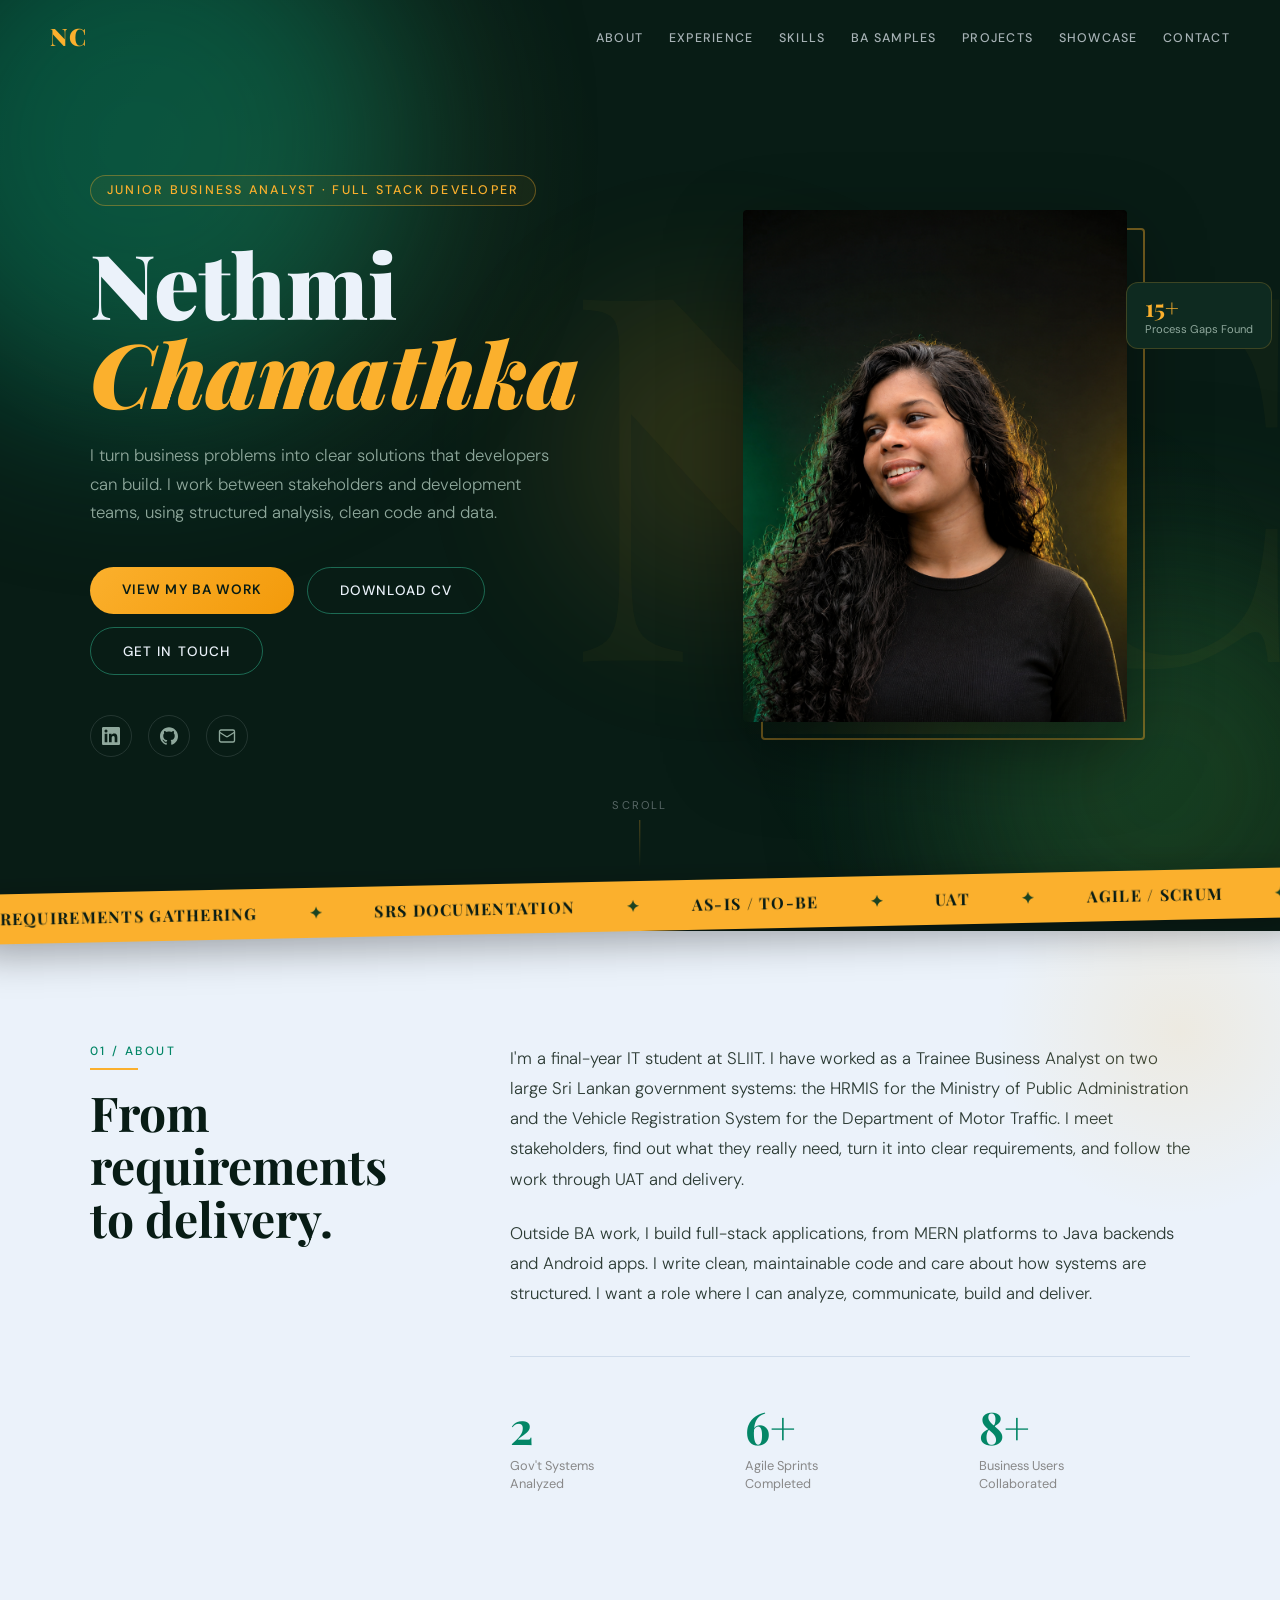
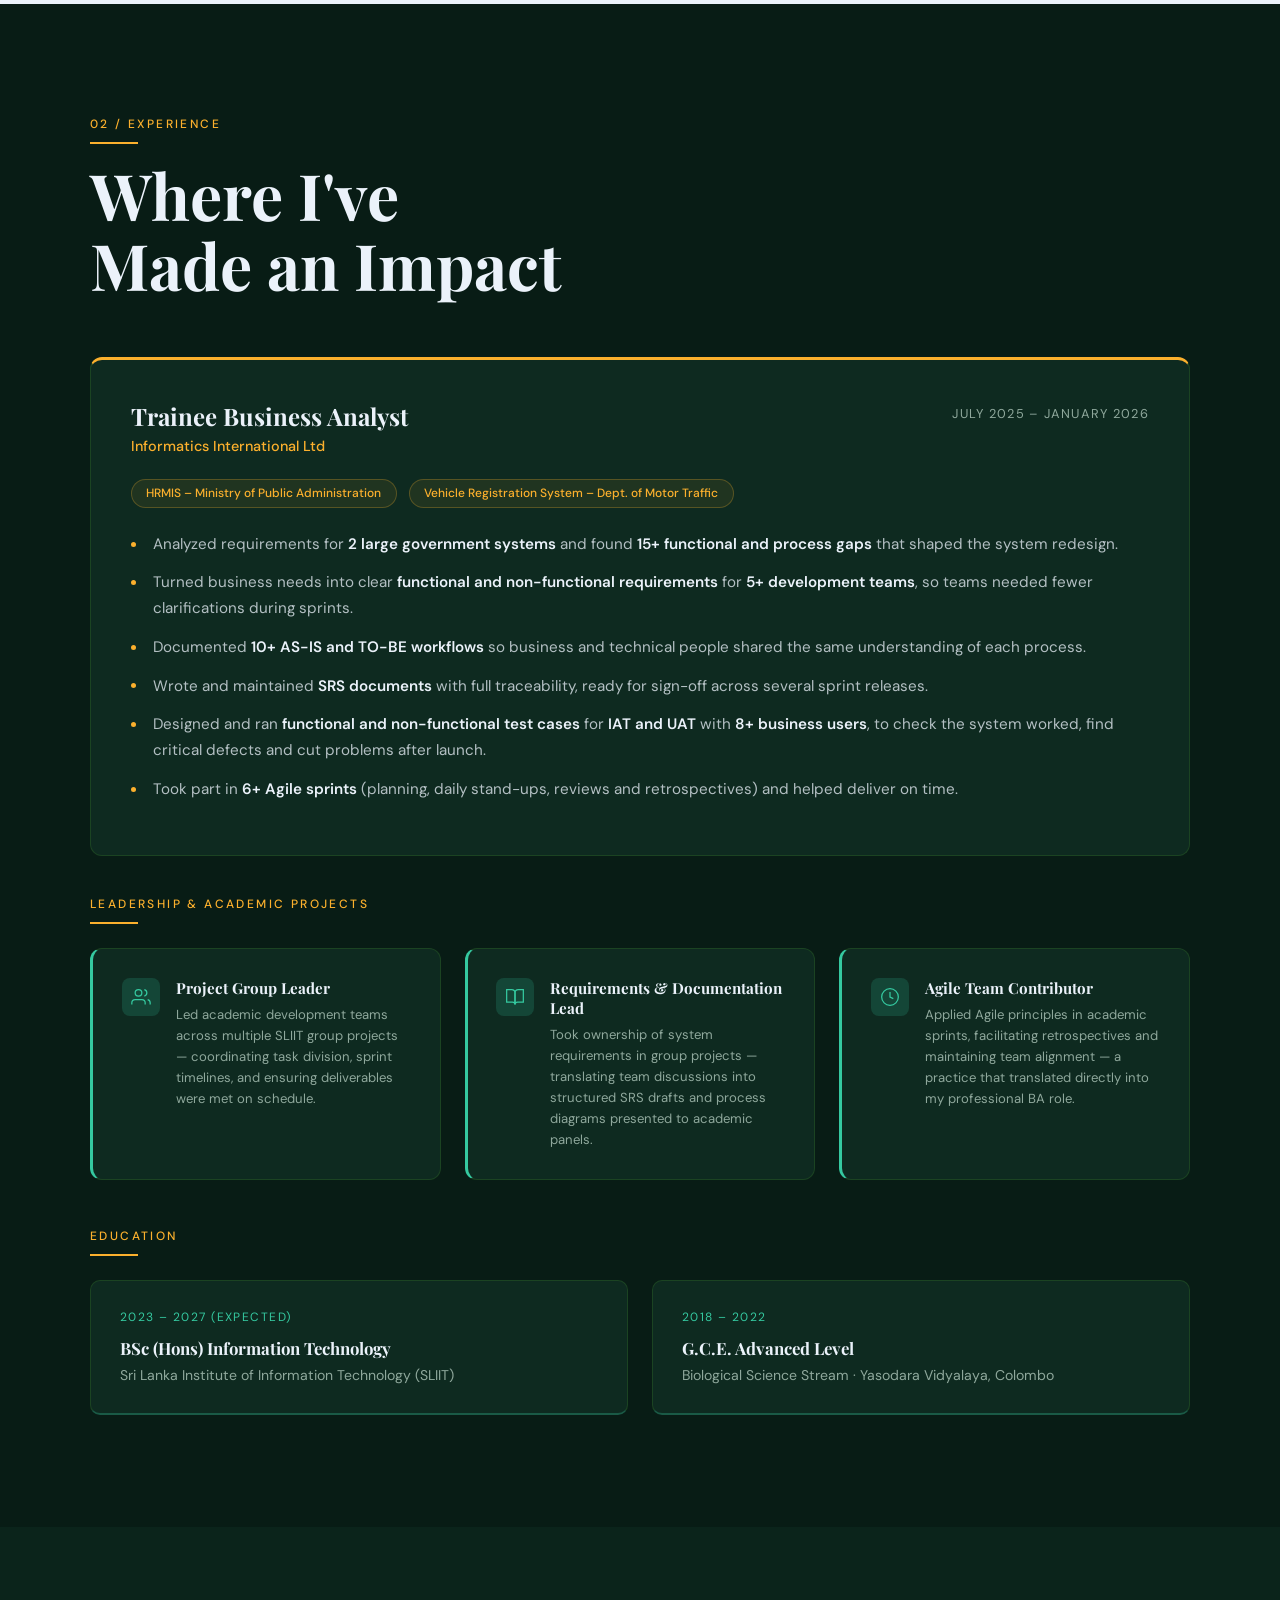
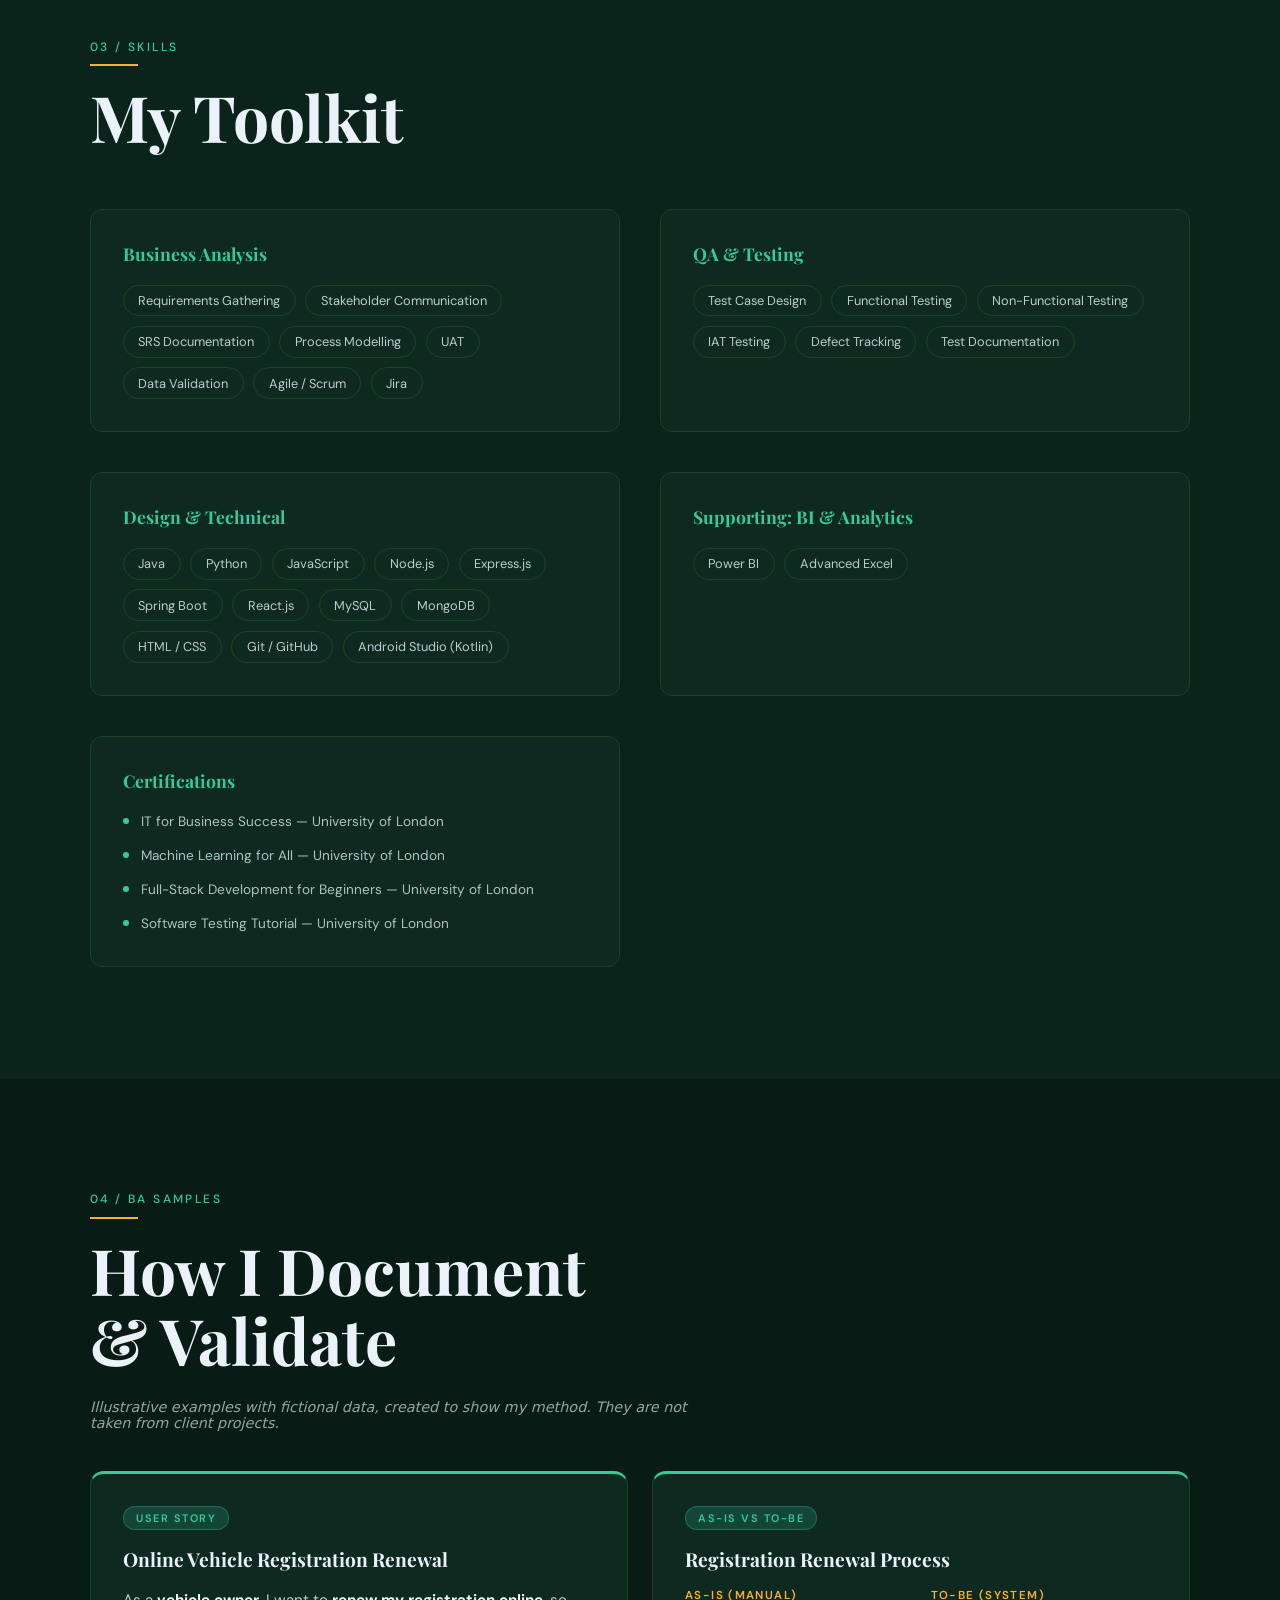
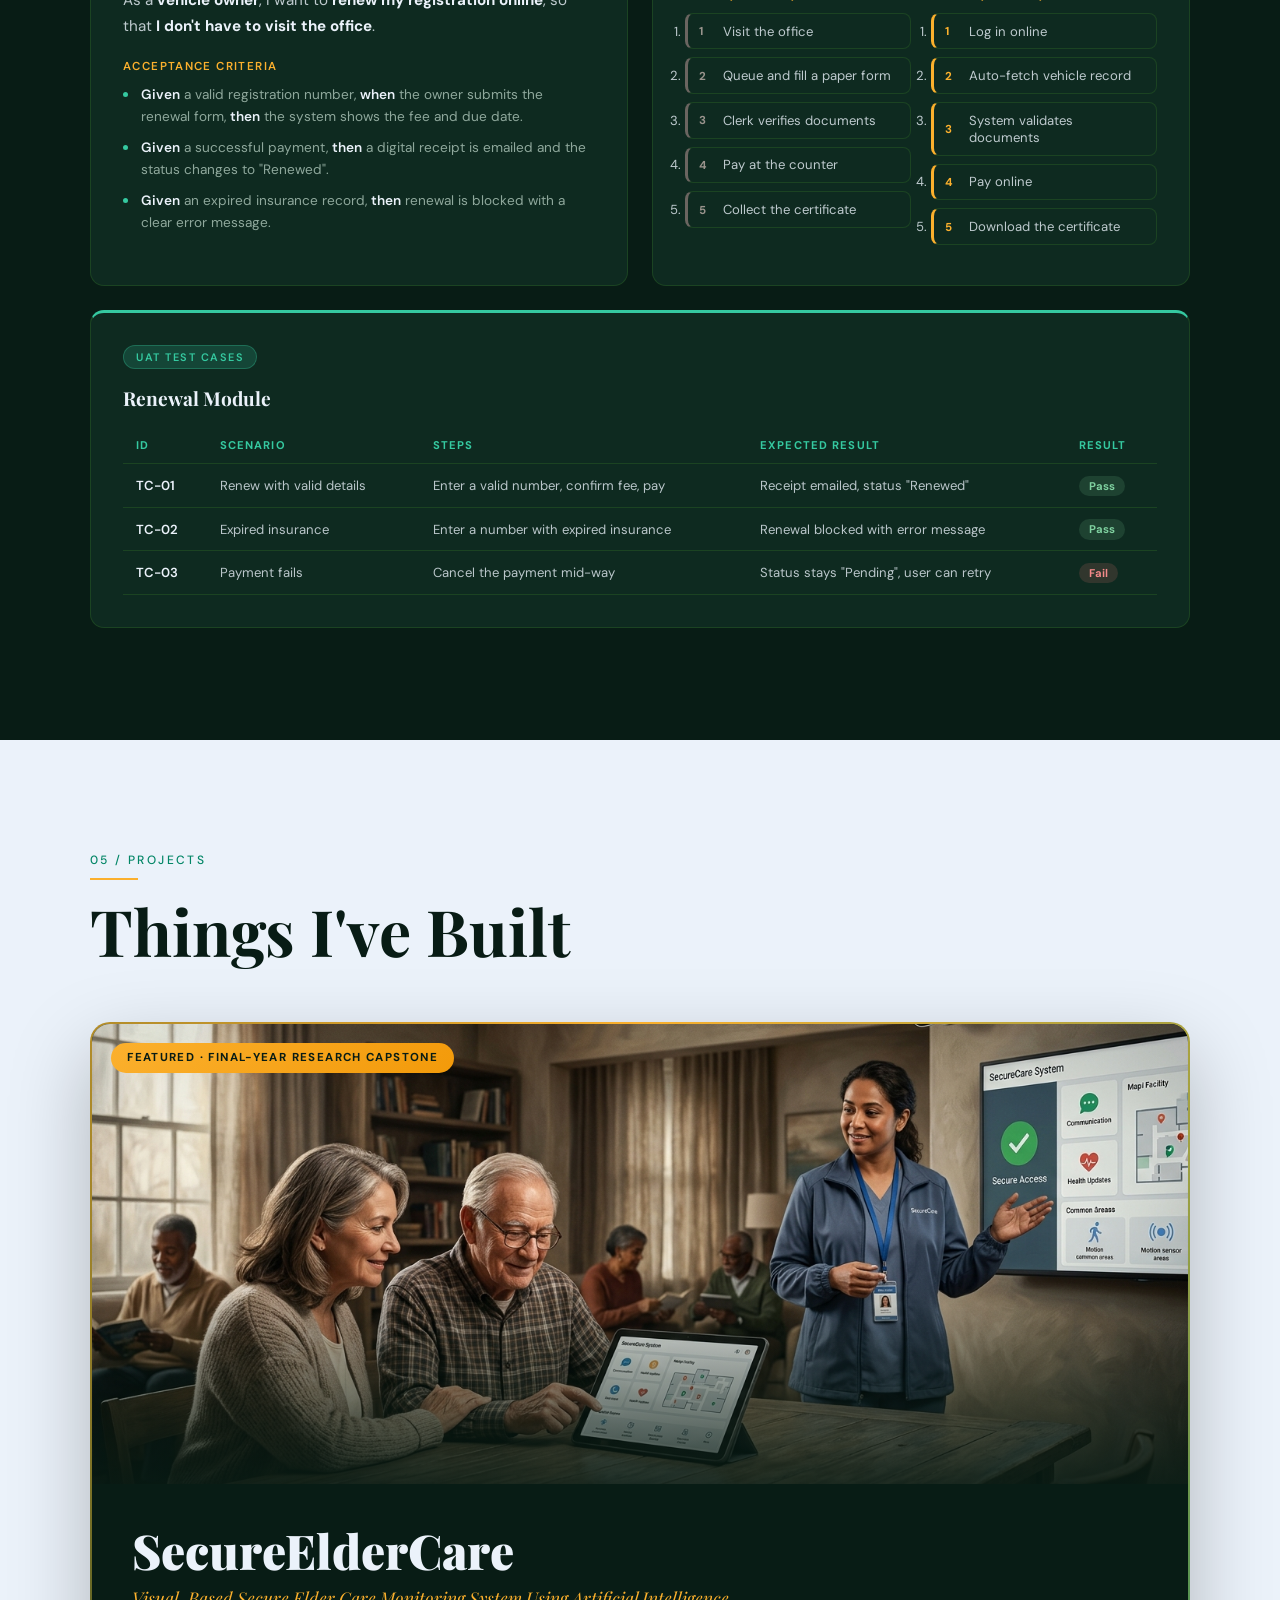
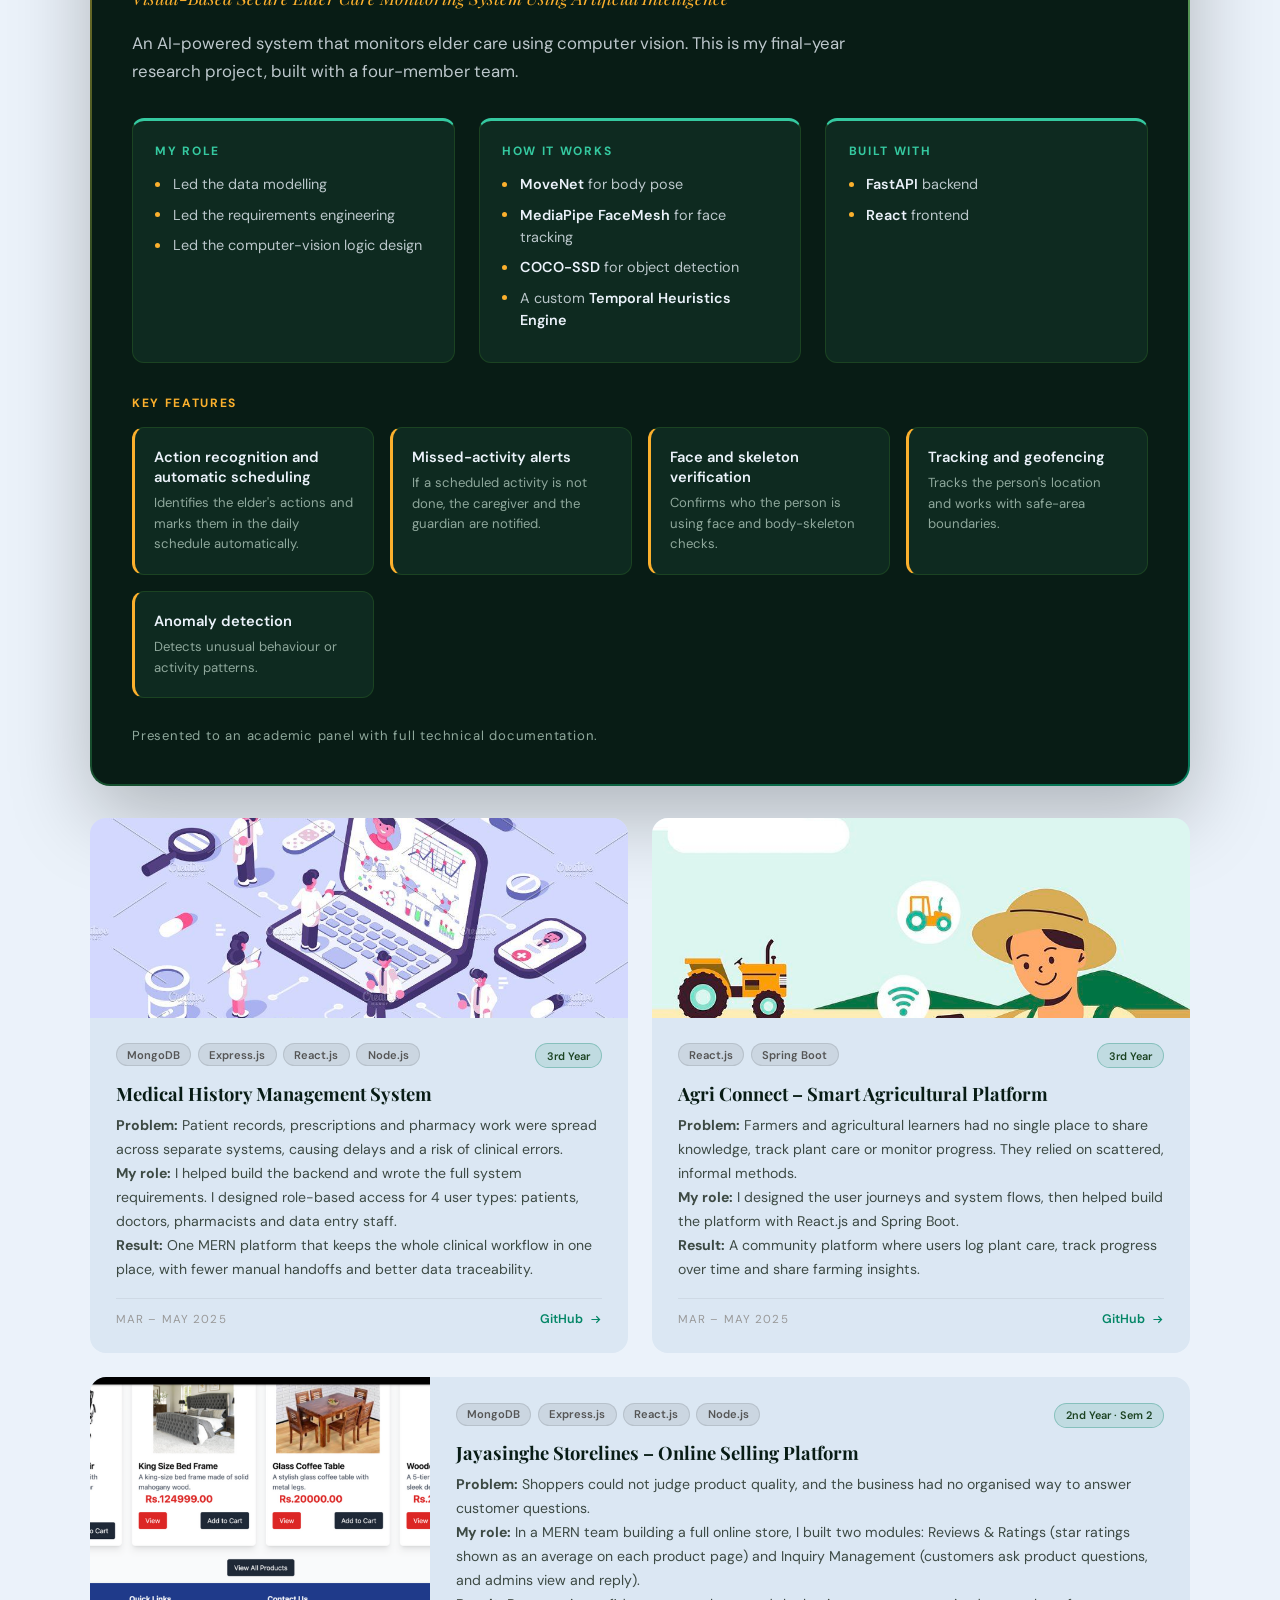
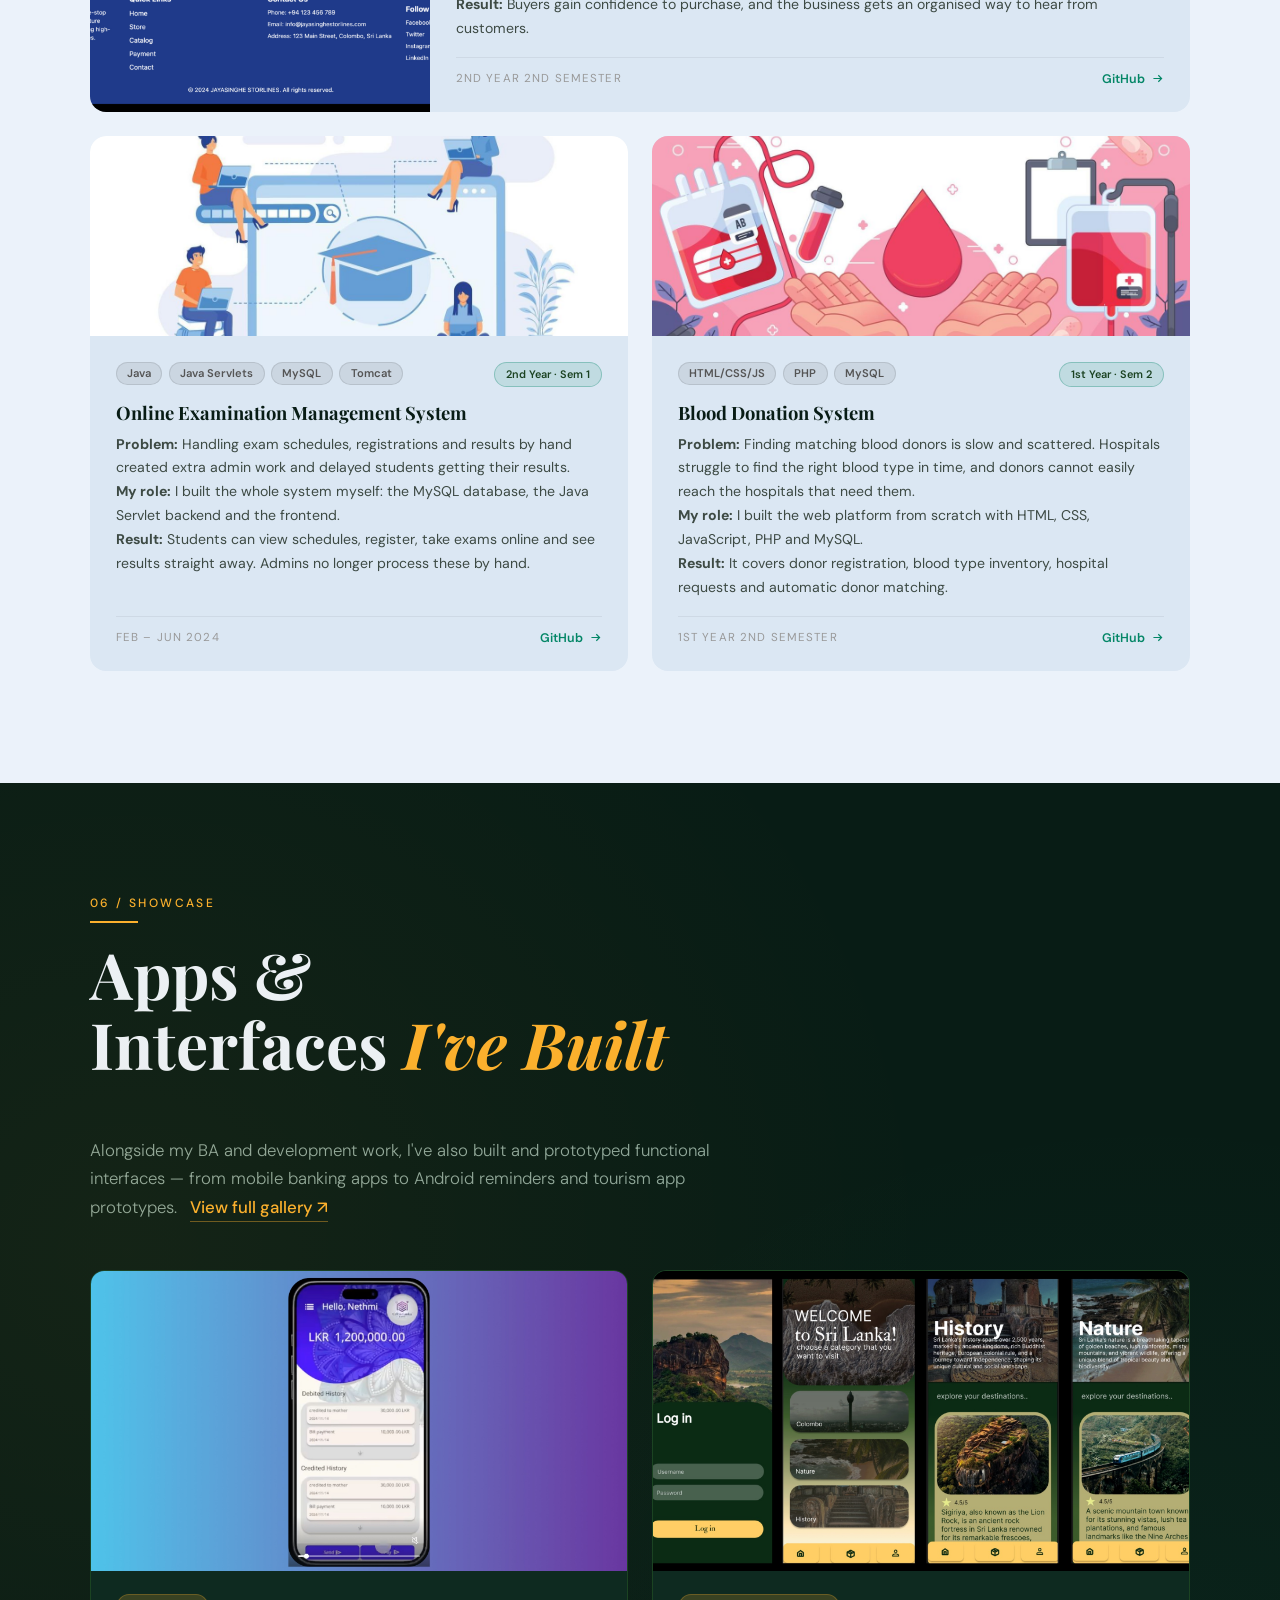
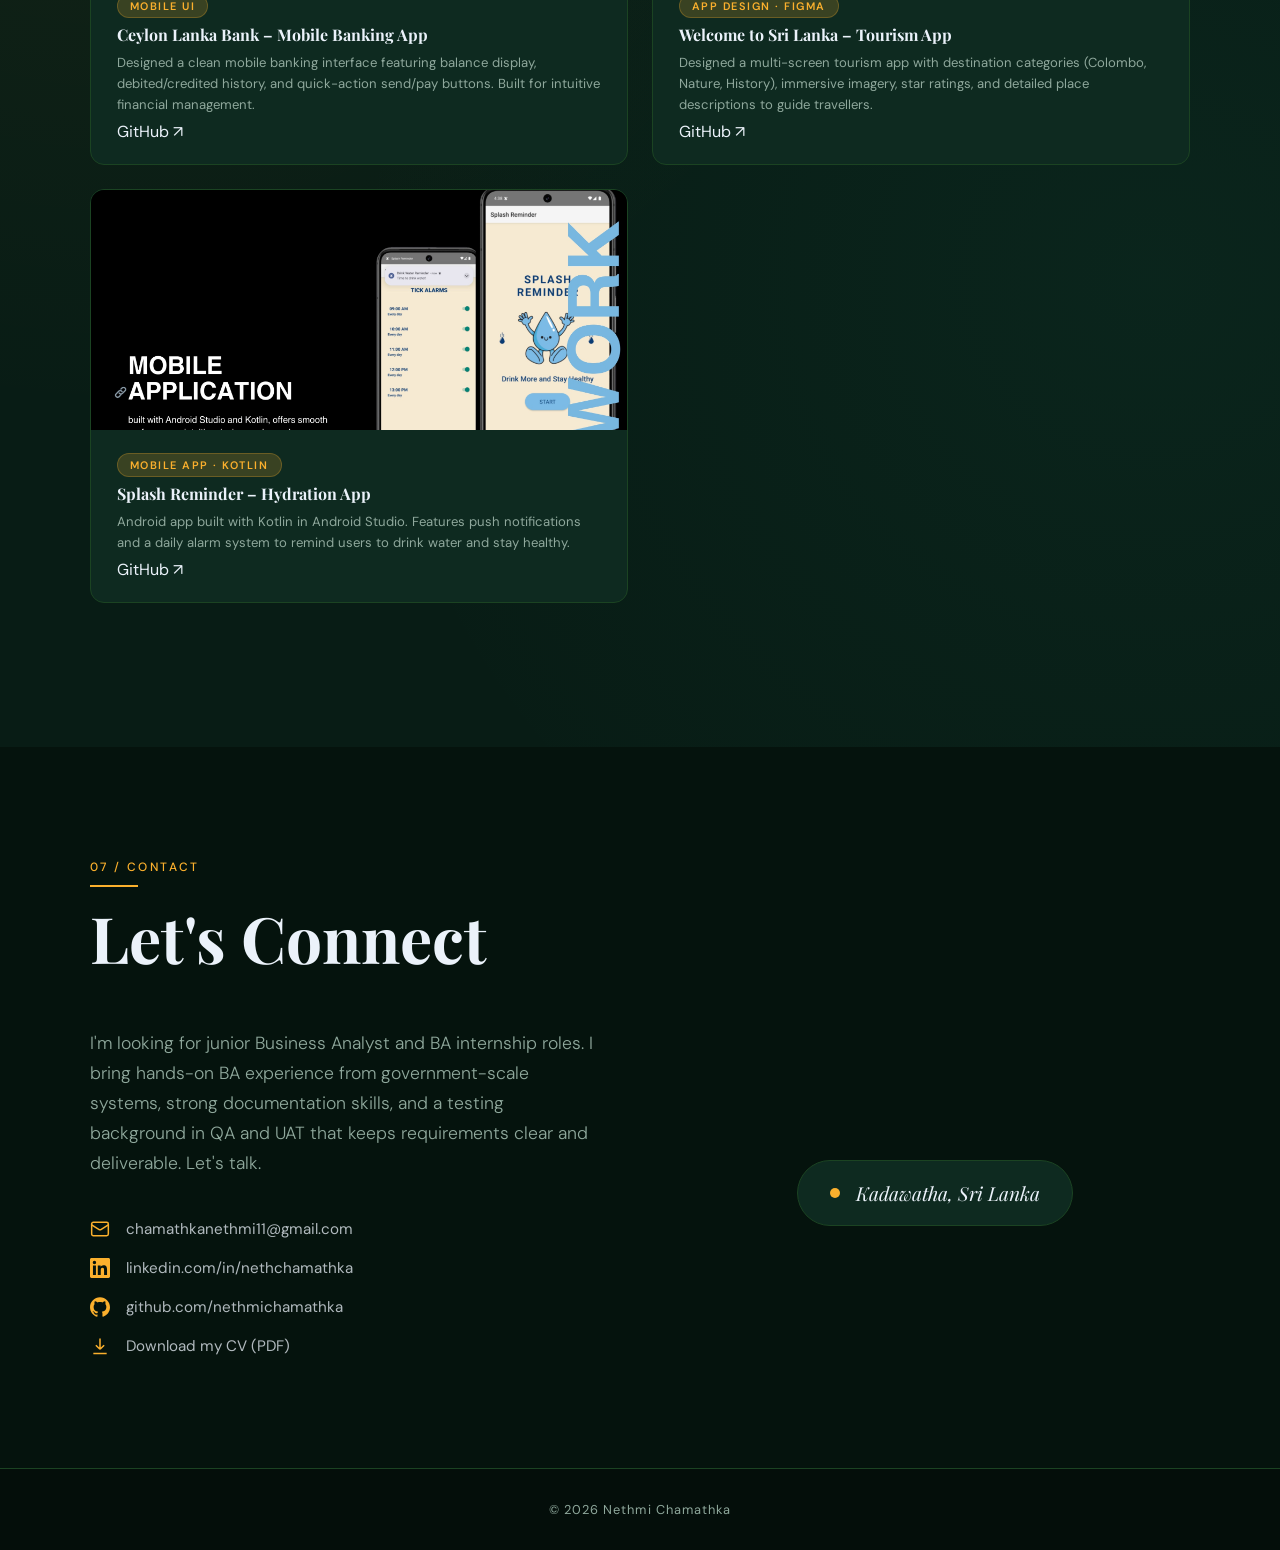
==== commit a4f09c2d: "Portfolio: emerald redesign with featured capstone, CV and animations" ====
--- a/index.html
+++ b/index.html
@@ -3,7 +3,8 @@
 <head>
   <meta charset="UTF-8" />
   <meta name="viewport" content="width=device-width, initial-scale=1.0" />
-  <title>Nethmi Chamathka — Business Analyst & IT Professional</title>
+  <meta name="theme-color" content="#081C15" />
+  <title>Nethmi Chamathka — Business Analyst</title>
   <link rel="preconnect" href="https://fonts.googleapis.com">
   <link rel="preconnect" href="https://fonts.gstatic.com" crossorigin>
   <link href="https://fonts.googleapis.com/css2?family=Playfair+Display:ital,wght@0,400;0,700;0,900;1,400&family=DM+Sans:wght@300;400;500;600&display=swap" rel="stylesheet">
@@ -11,6 +12,17 @@
 </head>
 <body>
 
+  <!-- Reusable icons (defined once) -->
+  <svg width="0" height="0" style="position:absolute" aria-hidden="true">
+    <symbol id="i-linkedin" viewBox="0 0 24 24"><path fill="currentColor" d="M20.447 20.452h-3.554v-5.569c0-1.328-.027-3.037-1.852-3.037-1.853 0-2.136 1.445-2.136 2.939v5.667H9.351V9h3.414v1.561h.046c.477-.9 1.637-1.85 3.37-1.85 3.601 0 4.267 2.37 4.267 5.455v6.286zM5.337 7.433a2.062 2.062 0 01-2.063-2.065 2.064 2.064 0 112.063 2.065zm1.782 13.019H3.555V9h3.564v11.452zM22.225 0H1.771C.792 0 0 .774 0 1.729v20.542C0 23.227.792 24 1.771 24h20.451C23.2 24 24 23.227 24 22.271V1.729C24 .774 23.2 0 22.222 0h.003z"/></symbol>
+    <symbol id="i-github" viewBox="0 0 24 24"><path fill="currentColor" d="M12 .297c-6.63 0-12 5.373-12 12 0 5.303 3.438 9.8 8.205 11.385.6.113.82-.258.82-.577 0-.285-.01-1.04-.015-2.04-3.338.724-4.042-1.61-4.042-1.61C4.422 18.07 3.633 17.7 3.633 17.7c-1.087-.744.084-.729.084-.729 1.205.084 1.838 1.236 1.838 1.236 1.07 1.835 2.809 1.305 3.495.998.108-.776.417-1.305.76-1.605-2.665-.3-5.466-1.332-5.466-5.93 0-1.31.465-2.38 1.235-3.22-.135-.303-.54-1.523.105-3.176 0 0 1.005-.322 3.3 1.23.96-.267 1.98-.399 3-.405 1.02.006 2.04.138 3 .405 2.28-1.552 3.285-1.23 3.285-1.23.645 1.653.24 2.873.12 3.176.765.84 1.23 1.91 1.23 3.22 0 4.61-2.805 5.625-5.475 5.92.42.36.81 1.096.81 2.22 0 1.606-.015 2.896-.015 3.286 0 .315.21.69.825.57C20.565 22.092 24 17.592 24 12.297c0-6.627-5.373-12-12-12"/></symbol>
+    <symbol id="i-mail" viewBox="0 0 24 24"><g fill="none" stroke="currentColor" stroke-width="1.8"><rect x="2" y="4" width="20" height="16" rx="2"/><path d="m22 7-8.97 5.7a1.94 1.94 0 0 1-2.06 0L2 7"/></g></symbol>
+    <symbol id="i-arrow" viewBox="0 0 16 16"><path fill="none" stroke="currentColor" stroke-width="1.5" d="M3 8h10M9 4l4 4-4 4"/></symbol>
+    <symbol id="i-down" viewBox="0 0 24 24"><path fill="none" stroke="currentColor" stroke-width="1.8" d="M12 3v13m0 0-5-5m5 5 5-5M4 21h16"/></symbol>
+  </svg>
+
+  <div class="loader" aria-hidden="true"><span>NC</span></div>
+  <div id="scrollProgress"></div>
   <div class="cursor" id="cursor"></div>
   <div class="cursor-follower" id="cursorFollower"></div>
 
@@ -22,6 +34,7 @@
         <li><a href="#about">About</a></li>
         <li><a href="#experience">Experience</a></li>
         <li><a href="#skills">Skills</a></li>
+        <li><a href="#samples">BA Samples</a></li>
         <li><a href="#projects">Projects</a></li>
         <li><a href="#uiux">Showcase</a></li>
         <li><a href="#contact">Contact</a></li>
@@ -38,48 +51,38 @@
       <li><a href="#about" class="mob-link">About</a></li>
       <li><a href="#experience" class="mob-link">Experience</a></li>
       <li><a href="#skills" class="mob-link">Skills</a></li>
+      <li><a href="#samples" class="mob-link">BA Samples</a></li>
       <li><a href="#projects" class="mob-link">Projects</a></li>
-      <li><a href="#uiux" class="mob-link">UI/UX</a></li>
+      <li><a href="#uiux" class="mob-link">Showcase</a></li>
       <li><a href="#contact" class="mob-link">Contact</a></li>
     </ul>
   </div>
 
   <!-- HERO -->
   <section id="hero">
+    <div class="aurora" aria-hidden="true"><i></i><i></i><i></i></div>
     <div class="hero-bg-text">NC</div>
     <div class="hero-grid">
       <div class="hero-left">
-        <div class="hero-tag reveal">Business Analyst · Full Stack Developer · IT Professional</div>
+        <div class="hero-tag reveal">Junior Business Analyst · Full Stack Developer</div>
         <h1 class="hero-name reveal delay-1">Nethmi<br><em>Chamathka</em></h1>
-        <p class="hero-sub reveal delay-2">
-          
-
-I turn complex business problems into clear, buildable solutions — bridging the gap between stakeholders and development teams through structured analysis, clean code, and data-driven thinking.
+        <p class="hero-sub reveal delay-2">I turn business problems into clear solutions that developers can build. I work between stakeholders and development teams, using structured analysis, clean code and data.</p>
         <div class="hero-cta reveal delay-3">
-          <a href="#experience" class="btn-primary">View My Work</a>
+          <a href="#samples" class="btn-primary">View My BA Work</a>
+          <a href="Nethmi_Chamathka_CV_Business_Analyst.pdf" class="btn-ghost" download>Download CV</a>
           <a href="#contact" class="btn-ghost">Get In Touch</a>
         </div>
         <div class="hero-socials reveal delay-4">
-          <a href="https://linkedin.com/in/nethchamathka" target="_blank" aria-label="LinkedIn">
-            <svg viewBox="0 0 24 24" fill="currentColor"><path d="M20.447 20.452h-3.554v-5.569c0-1.328-.027-3.037-1.852-3.037-1.853 0-2.136 1.445-2.136 2.939v5.667H9.351V9h3.414v1.561h.046c.477-.9 1.637-1.85 3.37-1.85 3.601 0 4.267 2.37 4.267 5.455v6.286zM5.337 7.433a2.062 2.062 0 01-2.063-2.065 2.064 2.064 0 112.063 2.065zm1.782 13.019H3.555V9h3.564v11.452zM22.225 0H1.771C.792 0 0 .774 0 1.729v20.542C0 23.227.792 24 1.771 24h20.451C23.2 24 24 23.227 24 22.271V1.729C24 .774 23.2 0 22.222 0h.003z"/></svg>
-          </a>
-          <a href="https://github.com/nethmichamathka" target="_blank" aria-label="GitHub">
-            <svg viewBox="0 0 24 24" fill="currentColor"><path d="M12 .297c-6.63 0-12 5.373-12 12 0 5.303 3.438 9.8 8.205 11.385.6.113.82-.258.82-.577 0-.285-.01-1.04-.015-2.04-3.338.724-4.042-1.61-4.042-1.61C4.422 18.07 3.633 17.7 3.633 17.7c-1.087-.744.084-.729.084-.729 1.205.084 1.838 1.236 1.838 1.236 1.07 1.835 2.809 1.305 3.495.998.108-.776.417-1.305.76-1.605-2.665-.3-5.466-1.332-5.466-5.93 0-1.31.465-2.38 1.235-3.22-.135-.303-.54-1.523.105-3.176 0 0 1.005-.322 3.3 1.23.96-.267 1.98-.399 3-.405 1.02.006 2.04.138 3 .405 2.28-1.552 3.285-1.23 3.285-1.23.645 1.653.24 2.873.12 3.176.765.84 1.23 1.91 1.23 3.22 0 4.61-2.805 5.625-5.475 5.92.42.36.81 1.096.81 2.22 0 1.606-.015 2.896-.015 3.286 0 .315.21.69.825.57C20.565 22.092 24 17.592 24 12.297c0-6.627-5.373-12-12-12"/></svg>
-          </a>
-          <a href="mailto:chamathkanethmi11@gmail.com" aria-label="Email">
-            <svg viewBox="0 0 24 24" fill="none" stroke="currentColor" stroke-width="2"><rect x="2" y="4" width="20" height="16" rx="2"/><path d="m22 7-8.97 5.7a1.94 1.94 0 0 1-2.06 0L2 7"/></svg>
-          </a>
+          <a href="https://linkedin.com/in/nethchamathka" target="_blank" rel="noopener noreferrer" aria-label="LinkedIn"><svg><use href="#i-linkedin"/></svg></a>
+          <a href="https://github.com/nethmichamathka" target="_blank" rel="noopener noreferrer" aria-label="GitHub"><svg><use href="#i-github"/></svg></a>
+          <a href="mailto:chamathkanethmi11@gmail.com" aria-label="Email"><svg><use href="#i-mail"/></svg></a>
         </div>
       </div>
       <div class="hero-right reveal delay-2">
         <div class="hero-img-wrap">
-          <img src="profile.jpg" alt="Nethmi Chamathka" class="hero-photo" />
+          <img src="Moody%20Curly-Haired%20Studio%20Portrait.png" alt="Nethmi Chamathka" class="hero-photo" />
           <div class="hero-img-accent"></div>
           <div class="hero-img-ring"></div>
-        </div>
-        <div class="floating-badge badge-1">
-          <span class="badge-num">2+</span>
-          <span class="badge-txt">Yrs Exp</span>
         </div>
         <div class="floating-badge badge-2">
           <span class="badge-num">15+</span>
@@ -90,17 +93,19 @@
     <div class="scroll-hint"><span>Scroll</span><div class="scroll-line"></div></div>
   </section>
 
+  <div class="marquee" aria-hidden="true"><div class="marquee-track"><span>Requirements Gathering</span><span>SRS Documentation</span><span>AS-IS / TO-BE</span><span>UAT</span><span>Agile / Scrum</span><span>Jira</span><span>Power BI</span><span>Test Case Design</span><span>Stakeholder Communication</span><span>Process Modelling</span><span>Requirements Gathering</span><span>SRS Documentation</span><span>AS-IS / TO-BE</span><span>UAT</span><span>Agile / Scrum</span><span>Jira</span><span>Power BI</span><span>Test Case Design</span><span>Stakeholder Communication</span><span>Process Modelling</span></div></div>
+
   <!-- ABOUT -->
   <section id="about">
     <div class="section-wrap">
       <div class="about-grid">
         <div class="about-left reveal">
           <p class="section-label">01 / About</p>
-          <h2 class="section-title">Analytical.<br>Creative.<br>Detail-Oriented.</h2>
+          <h2 class="section-title">From requirements<br>to delivery.</h2>
         </div>
         <div class="about-right reveal delay-1">
-          <p class="about-body">I'm a final-year IT student at SLIIT who has already worked as a Trainee Business Analyst on two large-scale Sri Lankan government systems — the HRMIS for the Ministry of Public Administration and the Vehicle Registration System for the Department of Motor Traffic. I know what it takes to sit with business stakeholders, understand what they actually need, translate that into clear requirements, and see it through UAT and delivery.</p>
-          <p class="about-body">Outside of BA work, I build full-stack applications — from MERN stack platforms to Java backends and Android apps. I write clean, maintainable code and I care about how systems are structured. I'm looking for roles where I can do both: analyze, communicate, build, and deliver.</p>
+          <p class="about-body">I'm a final-year IT student at SLIIT. I have worked as a Trainee Business Analyst on two large Sri Lankan government systems: the HRMIS for the Ministry of Public Administration and the Vehicle Registration System for the Department of Motor Traffic. I meet stakeholders, find out what they really need, turn it into clear requirements, and follow the work through UAT and delivery.</p>
+          <p class="about-body">Outside BA work, I build full-stack applications, from MERN platforms to Java backends and Android apps. I write clean, maintainable code and care about how systems are structured. I want a role where I can analyze, communicate, build and deliver.</p>
           <div class="about-stats">
             <div class="stat"><span class="stat-n">2</span><span class="stat-l">Gov't Systems<br>Analyzed</span></div>
             <div class="stat"><span class="stat-n">6+</span><span class="stat-l">Agile Sprints<br>Completed</span></div>
@@ -129,19 +134,19 @@
           <div class="exp-proj-tag">HRMIS – Ministry of Public Administration</div>
           <div class="exp-proj-tag">Vehicle Registration System – Dept. of Motor Traffic</div>
         </div>
-<ul class="exp-list">
-  <li>Analyzed business requirements for <strong>2 large-scale government systems</strong>, identifying <strong>15+ functional and process gaps</strong> that directly informed system redesign decisions.</li>
-  <li>Converted business needs into clear <strong>functional and non-functional requirements</strong> for <strong>5+ development teams</strong>, reducing back-and-forth across sprint cycles.</li>
-  <li>Documented <strong>10+ AS-IS and TO-BE workflows</strong> to improve operational clarity and reduce ambiguity for both business and technical stakeholders.</li>
-  <li>Prepared and maintained <strong>3 SRS documents</strong> ensuring full traceability and sign-off readiness across multiple sprint releases.</li>
-  <li>Designed and executed <strong>functional and non-functional test cases</strong> for <strong>IAT and UAT phases</strong>, collaborating with <strong>8+ business users</strong> to validate system behaviour, identify critical defects, and reduce post-deployment issues.</li>
-  <li>Actively participated in <strong>6+ Agile sprint cycles</strong> — sprint planning, daily stand-ups, reviews, and retrospectives — contributing to consistent on-time delivery.</li>
-</ul>
+        <ul class="exp-list">
+          <li>Analyzed requirements for <strong>2 large government systems</strong> and found <strong>15+ functional and process gaps</strong> that shaped the system redesign.</li>
+          <li>Turned business needs into clear <strong>functional and non-functional requirements</strong> for <strong>5+ development teams</strong>, so teams needed fewer clarifications during sprints.</li>
+          <li>Documented <strong>10+ AS-IS and TO-BE workflows</strong> so business and technical people shared the same understanding of each process.</li>
+          <li>Wrote and maintained <strong>SRS documents</strong> with full traceability, ready for sign-off across several sprint releases.</li>
+          <li>Designed and ran <strong>functional and non-functional test cases</strong> for <strong>IAT and UAT</strong> with <strong>8+ business users</strong>, to check the system worked, find critical defects and cut problems after launch.</li>
+          <li>Took part in <strong>6+ Agile sprints</strong> (planning, daily stand-ups, reviews and retrospectives) and helped deliver on time.</li>
+        </ul>
       </div>
 
       <!-- LEADERSHIP -->
       <div class="leadership-section reveal delay-3">
-        <p class="section-label" style="margin-bottom:1.5rem;">Leadership & Academic Projects</p>
+        <p class="section-label leadership-label">Leadership & Academic Projects</p>
         <div class="leadership-grid">
           <div class="lead-card">
             <div class="lead-icon">
@@ -174,10 +179,10 @@
       </div>
 
       <div class="edu-section reveal delay-4">
-        <p class="section-label" style="margin-bottom:1.5rem;">Education</p>
+        <p class="section-label edu-label">Education</p>
         <div class="edu-grid">
           <div class="edu-card">
-            <span class="edu-year">2023 – 2026</span>
+            <span class="edu-year">2023 – 2027 (expected)</span>
             <h4>BSc (Hons) Information Technology</h4>
             <p>Sri Lanka Institute of Information Technology (SLIIT)</p>
           </div>
@@ -191,177 +196,271 @@
     </div>
   </section>
 
- <!-- SKILLS -->
+  <!-- SKILLS -->
   <section id="skills">
-<div class="section-wrap">
-<p class="section-label reveal">03 / Skills</p>
-<h2 class="section-title reveal delay-1">My Toolkit</h2>
-<div class="skills-columns">
-<div class="skill-group reveal delay-1">
-<h3 class="skill-group-title">Business Analysis</h3>
-<div class="skill-chips">
-<span>Requirements Gathering</span><span>Stakeholder Communication</span><span>SRS Documentation</span><span>UAT</span><span>Process Modelling</span><span>Data Validation</span>
-</div>
-</div>
-<div class="skill-group reveal delay-2">
-<h3 class="skill-group-title">BI & Analytics</h3>
-<div class="skill-chips">
-<span>Power BI</span><span>KPI Dashboards</span><span>Advanced Excel</span><span>Data Warehousing</span><span>Agile / Scrum</span><span>Jira</span>
-</div>
-</div>
-<div class="skill-group reveal delay-3">
-<h3 class="skill-group-title">QA & Testing</h3>
-<div class="skill-chips">
-<span>Test Case Design</span><span>Functional Testing</span><span>Non-Functional Testing</span><span>IAT Testing</span><span>UAT</span><span>Defect Tracking</span><span>Test Documentation</span>
-</div>
-</div>
-<div class="skill-group reveal delay-4">
-<h3 class="skill-group-title">Design & Technical</h3>
-<div class="skill-chips">
-<span>Java</span><span>Python</span><span>JavaScript</span><span>Node.js</span><span>Express.js</span><span>Spring Boot</span><span>React.js</span><span>MySQL</span><span>MongoDB</span><span>HTML / CSS</span><span>Git / GitHub</span><span>Android Studio (Kotlin)</span>
-</div>
-</div>
-<div class="skill-group reveal delay-4">
-<h3 class="skill-group-title">Certifications</h3>
-<div class="cert-list">
-<div class="cert-item"><span class="cert-dot"></span><span>IT for Business Success — University of London</span></div>
-<div class="cert-item"><span class="cert-dot"></span><span>Machine Learning for All — University of London</span></div>
-<div class="cert-item"><span class="cert-dot"></span><span>Full-Stack Development for Beginners — University of London</span></div>
-<div class="cert-item"><span class="cert-dot"></span><span>Software Testing Tutorial — University of London</span></div>
-</div>
-</div>
-</div>
-</div>
-</section>
+    <div class="section-wrap">
+      <p class="section-label reveal">03 / Skills</p>
+      <h2 class="section-title reveal delay-1">My Toolkit</h2>
+      <div class="skills-columns">
+        <div class="skill-group reveal delay-1">
+          <h3 class="skill-group-title">Business Analysis</h3>
+          <div class="skill-chips">
+            <span>Requirements Gathering</span><span>Stakeholder Communication</span><span>SRS Documentation</span><span>Process Modelling</span><span>UAT</span><span>Data Validation</span><span>Agile / Scrum</span><span>Jira</span>
+          </div>
+        </div>
+        <div class="skill-group reveal delay-2">
+          <h3 class="skill-group-title">QA & Testing</h3>
+          <div class="skill-chips">
+            <span>Test Case Design</span><span>Functional Testing</span><span>Non-Functional Testing</span><span>IAT Testing</span><span>Defect Tracking</span><span>Test Documentation</span>
+          </div>
+        </div>
+        <div class="skill-group reveal delay-3">
+          <h3 class="skill-group-title">Design & Technical</h3>
+          <div class="skill-chips">
+            <span>Java</span><span>Python</span><span>JavaScript</span><span>Node.js</span><span>Express.js</span><span>Spring Boot</span><span>React.js</span><span>MySQL</span><span>MongoDB</span><span>HTML / CSS</span><span>Git / GitHub</span><span>Android Studio (Kotlin)</span>
+          </div>
+        </div>
+        <div class="skill-group reveal delay-4">
+          <h3 class="skill-group-title">Supporting: BI & Analytics</h3>
+          <div class="skill-chips">
+            <span>Power BI</span><span>Advanced Excel</span>
+          </div>
+        </div>
+        <div class="skill-group reveal delay-4">
+          <h3 class="skill-group-title">Certifications</h3>
+          <div class="cert-list">
+            <div class="cert-item"><span class="cert-dot"></span><span>IT for Business Success — University of London</span></div>
+            <div class="cert-item"><span class="cert-dot"></span><span>Machine Learning for All — University of London</span></div>
+            <div class="cert-item"><span class="cert-dot"></span><span>Full-Stack Development for Beginners — University of London</span></div>
+            <div class="cert-item"><span class="cert-dot"></span><span>Software Testing Tutorial — University of London</span></div>
+          </div>
+        </div>
+      </div>
+    </div>
+  </section>
+
+  <!-- BA SAMPLES -->
+  <section id="samples">
+    <div class="section-wrap">
+      <p class="section-label reveal">04 / BA Samples</p>
+      <h2 class="section-title reveal delay-1">How I Document<br>&amp; Validate</h2>
+      <p class="sample-note reveal delay-2">Illustrative examples with fictional data, created to show my method. They are not taken from client projects.</p>
+
+      <div class="sample-grid">
+        <!-- User story -->
+        <div class="sample-card reveal delay-1">
+          <span class="sample-tag">User Story</span>
+          <h3>Online Vehicle Registration Renewal</h3>
+          <p class="story">As a <strong>vehicle owner</strong>, I want to <strong>renew my registration online</strong>, so that <strong>I don't have to visit the office</strong>.</p>
+          <p class="sample-sub">Acceptance criteria</p>
+          <ul class="ac-list">
+            <li><b>Given</b> a valid registration number, <b>when</b> the owner submits the renewal form, <b>then</b> the system shows the fee and due date.</li>
+            <li><b>Given</b> a successful payment, <b>then</b> a digital receipt is emailed and the status changes to "Renewed".</li>
+            <li><b>Given</b> an expired insurance record, <b>then</b> renewal is blocked with a clear error message.</li>
+          </ul>
+        </div>
+
+        <!-- AS-IS / TO-BE -->
+        <div class="sample-card reveal delay-2">
+          <span class="sample-tag">AS-IS vs TO-BE</span>
+          <h3>Registration Renewal Process</h3>
+          <div class="flow-cols">
+            <div>
+              <p class="sample-sub">AS-IS (manual)</p>
+              <ol class="flow flow-old">
+                <li>Visit the office</li>
+                <li>Queue and fill a paper form</li>
+                <li>Clerk verifies documents</li>
+                <li>Pay at the counter</li>
+                <li>Collect the certificate</li>
+              </ol>
+            </div>
+            <div>
+              <p class="sample-sub">TO-BE (system)</p>
+              <ol class="flow flow-new">
+                <li>Log in online</li>
+                <li>Auto-fetch vehicle record</li>
+                <li>System validates documents</li>
+                <li>Pay online</li>
+                <li>Download the certificate</li>
+              </ol>
+            </div>
+          </div>
+        </div>
+
+        <!-- Test cases -->
+        <div class="sample-card sample-card-wide reveal delay-3">
+          <span class="sample-tag">UAT Test Cases</span>
+          <h3>Renewal Module</h3>
+          <div class="table-scroll">
+            <table class="sample-table">
+              <thead><tr><th>ID</th><th>Scenario</th><th>Steps</th><th>Expected Result</th><th>Result</th></tr></thead>
+              <tbody>
+                <tr><td>TC-01</td><td>Renew with valid details</td><td>Enter a valid number, confirm fee, pay</td><td>Receipt emailed, status "Renewed"</td><td><span class="pill pass">Pass</span></td></tr>
+                <tr><td>TC-02</td><td>Expired insurance</td><td>Enter a number with expired insurance</td><td>Renewal blocked with error message</td><td><span class="pill pass">Pass</span></td></tr>
+                <tr><td>TC-03</td><td>Payment fails</td><td>Cancel the payment mid-way</td><td>Status stays "Pending", user can retry</td><td><span class="pill fail">Fail</span></td></tr>
+              </tbody>
+            </table>
+          </div>
+        </div>
+      </div>
+    </div>
+  </section>
+
   <!-- PROJECTS -->
   <section id="projects">
     <div class="section-wrap">
-      <p class="section-label reveal">04 / Projects</p>
+      <p class="section-label reveal">05 / Projects</p>
       <h2 class="section-title reveal delay-1">Things I've Built</h2>
+      <!-- FEATURED CAPSTONE -->
+      <div class="feature-card reveal delay-1">
+        <div class="feature-img">
+          <img src="secureeldercare.jpg" alt="SecureElderCare system shown to elderly users on a tablet and wall display" />
+          <span class="feature-ribbon">Featured · Final-Year Research Capstone</span>
+        </div>
+        <div class="feature-body">
+          <h3>SecureElderCare</h3>
+          <p class="feature-sub">Visual-Based Secure Elder Care Monitoring System Using Artificial Intelligence</p>
+          <p class="feature-lead">An AI-powered system that monitors elder care using computer vision. This is my final-year research project, built with a four-member team.</p>
+          <div class="feature-cols">
+            <div>
+              <h4>My role</h4>
+              <ul>
+                <li>Led the data modelling</li>
+                <li>Led the requirements engineering</li>
+                <li>Led the computer-vision logic design</li>
+              </ul>
+            </div>
+            <div>
+              <h4>How it works</h4>
+              <ul>
+                <li><b>MoveNet</b> for body pose</li>
+                <li><b>MediaPipe FaceMesh</b> for face tracking</li>
+                <li><b>COCO-SSD</b> for object detection</li>
+                <li>A custom <b>Temporal Heuristics Engine</b></li>
+              </ul>
+            </div>
+            <div>
+              <h4>Built with</h4>
+              <ul>
+                <li><b>FastAPI</b> backend</li>
+                <li><b>React</b> frontend</li>
+              </ul>
+            </div>
+          </div>
+          <h4 class="feature-h">Key features</h4>
+          <div class="feature-feats">
+            <div><b>Action recognition and automatic scheduling</b><span>Identifies the elder's actions and marks them in the daily schedule automatically.</span></div>
+            <div><b>Missed-activity alerts</b><span>If a scheduled activity is not done, the caregiver and the guardian are notified.</span></div>
+            <div><b>Face and skeleton verification</b><span>Confirms who the person is using face and body-skeleton checks.</span></div>
+            <div><b>Tracking and geofencing</b><span>Tracks the person's location and works with safe-area boundaries.</span></div>
+            <div><b>Anomaly detection</b><span>Detects unusual behaviour or activity patterns.</span></div>
+          </div>
+          <p class="feature-foot">Presented to an academic panel with full technical documentation.</p>
+        </div>
+      </div>
+
       <div class="projects-grid">
 
-        <!-- PROJECT 01 — Medical -->
+        <!-- Medical -->
         <div class="proj-card reveal delay-1">
-          <div class="proj-img-col">
-            <img src="illus-medical.jpg" alt="Medical History Management System" />
-          </div>
+          <div class="proj-img-col"><img src="illus-medical.jpg" alt="Medical History Management System" /></div>
           <div class="proj-body">
             <div class="proj-meta"><div class="proj-stack"><span>MongoDB</span><span>Express.js</span><span>React.js</span><span>Node.js</span></div><span class="proj-year-badge">3rd Year</span></div>
             <h3>Medical History Management System</h3>
-            <p>Healthcare teams were managing patient records, prescriptions, and pharmacy operations across disconnected systems — leading to delays and risk of clinical errors. As part of a cross-functional development team, I contributed to backend architecture and documented the full system requirements, designing role-based access workflows for 4 user types: patients, doctors, pharmacists, and data entry staff. The outcome was a unified MERN stack platform that brought the entire clinical workflow into one place, reducing manual handoffs and improving data traceability across departments.</p>
-            <div class="proj-footer"><span class="proj-date-label">Mar – May 2025</span><a href="https://github.com/Viduraz/ITPM_Project" target="_blank" class="proj-link">GitHub <svg viewBox="0 0 16 16" fill="none" stroke="currentColor" stroke-width="1.5"><path d="M3 8h10M9 4l4 4-4 4"/></svg></a></div>
-          </div>
-        </div>
-
-        <!-- PROJECT 02 — Agri Connect -->
+            <p><strong>Problem:</strong> Patient records, prescriptions and pharmacy work were spread across separate systems, causing delays and a risk of clinical errors.<br><strong>My role:</strong> I helped build the backend and wrote the full system requirements. I designed role-based access for 4 user types: patients, doctors, pharmacists and data entry staff.<br><strong>Result:</strong> One MERN platform that keeps the whole clinical workflow in one place, with fewer manual handoffs and better data traceability.</p>
+            <div class="proj-footer"><span class="proj-date-label">Mar – May 2025</span><a href="https://github.com/Viduraz/ITPM_Project" target="_blank" rel="noopener noreferrer" class="proj-link">GitHub <svg><use href="#i-arrow"/></svg></a></div>
+          </div>
+        </div>
+
+        <!-- Agri Connect -->
         <div class="proj-card reveal delay-2">
-          <div class="proj-img-col">
-            <img src="agri.jpg" alt="Agri Connect" />
-          </div>
+          <div class="proj-img-col"><img src="agri.jpg" alt="Agri Connect" /></div>
           <div class="proj-body">
             <div class="proj-meta"><div class="proj-stack"><span>React.js</span><span>Spring Boot</span></div><span class="proj-year-badge">3rd Year</span></div>
             <h3>Agri Connect – Smart Agricultural Platform</h3>
-            <p>Farmers and agricultural learners had no centralized digital space to share knowledge, track plant care, or monitor their progress — relying on scattered, informal methods. As a key contributor, I designed the end-to-end user journeys and system flows, then helped build the platform using React.js and Spring Boot. The result was a structured community platform where users could log plant care activities, track progress over time, and share agricultural insights — making practical farming knowledge more accessible and organized for diverse user groups.</p>
-            <div class="proj-footer"><span class="proj-date-label">Mar – May 2025</span><a href="https://github.com/Viduraz/PAF_SLIIT" target="_blank" class="proj-link">GitHub <svg viewBox="0 0 16 16" fill="none" stroke="currentColor" stroke-width="1.5"><path d="M3 8h10M9 4l4 4-4 4"/></svg></a></div>
-          </div>
-        </div>
-
-        <!-- PROJECT 03 — Jayasinghe (full-width with screenshot) -->
+            <p><strong>Problem:</strong> Farmers and agricultural learners had no single place to share knowledge, track plant care or monitor progress. They relied on scattered, informal methods.<br><strong>My role:</strong> I designed the user journeys and system flows, then helped build the platform with React.js and Spring Boot.<br><strong>Result:</strong> A community platform where users log plant care, track progress over time and share farming insights.</p>
+            <div class="proj-footer"><span class="proj-date-label">Mar – May 2025</span><a href="https://github.com/Viduraz/PAF_SLIIT" target="_blank" rel="noopener noreferrer" class="proj-link">GitHub <svg><use href="#i-arrow"/></svg></a></div>
+          </div>
+        </div>
+
+        <!-- Jayasinghe -->
         <div class="proj-card proj-card-wide reveal delay-3">
-          <div class="proj-img-col proj-img-wide">
-            <img src="JJ.png" alt="Jayasinghe Storelines" />
-          </div>
+          <div class="proj-img-col proj-img-wide"><img src="JJ.png" alt="Jayasinghe Storelines" /></div>
           <div class="proj-body">
             <div class="proj-meta"><div class="proj-stack"><span>MongoDB</span><span>Express.js</span><span>React.js</span><span>Node.js</span></div><span class="proj-year-badge">2nd Year · Sem 2</span></div>
             <h3>Jayasinghe Storelines – Online Selling Platform</h3>
-            <p>Jayasinghe Storelines needed a way to build buyer trust and handle customer questions at scale — without it, shoppers had no way to evaluate product quality and the business had no structured channel for customer communication. Working within a MERN stack team building a complete e-commerce solution for browsing, purchasing, and managing products online, my specific contributions were two key modules: the Reviews & Ratings system — enabling users to leave feedback with star ratings displayed as averages on product pages — and the Inquiry Management system — allowing customers to submit product questions with a full admin interface for managing and responding to them. Together these gave buyers the confidence to purchase and gave the business a scalable, structured feedback loop with their customers.</p>
-            <div class="proj-footer"><span class="proj-date-label">2nd Year 2nd Semester</span><a href="https://github.com/chathuwa-whiz/JayasingheStoreline-MERN" target="_blank" class="proj-link">GitHub <svg viewBox="0 0 16 16" fill="none" stroke="currentColor" stroke-width="1.5"><path d="M3 8h10M9 4l4 4-4 4"/></svg></a></div>
-          </div>
-        </div>
-
-        <!-- PROJECT 04 — Exam System -->
+            <p><strong>Problem:</strong> Shoppers could not judge product quality, and the business had no organised way to answer customer questions.<br><strong>My role:</strong> In a MERN team building a full online store, I built two modules: Reviews &amp; Ratings (star ratings shown as an average on each product page) and Inquiry Management (customers ask product questions, and admins view and reply).<br><strong>Result:</strong> Buyers gain confidence to purchase, and the business gets an organised way to hear from customers.</p>
+            <div class="proj-footer"><span class="proj-date-label">2nd Year 2nd Semester</span><a href="https://github.com/chathuwa-whiz/JayasingheStoreline-MERN" target="_blank" rel="noopener noreferrer" class="proj-link">GitHub <svg><use href="#i-arrow"/></svg></a></div>
+          </div>
+        </div>
+
+        <!-- Exam System -->
         <div class="proj-card reveal delay-1">
-          <div class="proj-img-col">
-            <img src="illus-exam.jpg" alt="Online Examination System" />
-          </div>
+          <div class="proj-img-col"><img src="illus-exam.jpg" alt="Online Examination System" /></div>
           <div class="proj-body">
             <div class="proj-meta"><div class="proj-stack"><span>Java</span><span>Java Servlets</span><span>MySQL</span><span>Tomcat</span></div><span class="proj-year-badge">2nd Year · Sem 1</span></div>
             <h3>Online Examination Management System</h3>
-            <p>Managing exam schedules, registrations, and results manually created significant administrative overhead and delayed student access to their outcomes. I designed and built the complete system end-to-end — from the full MySQL database schema to the Java Servlet backend and frontend — creating a platform where students could view schedules, register for exams, sit them online, and access results instantly. The outcome eliminated manual processing entirely, giving both students and administrators a streamlined, self-service examination workflow</p>
-            <div class="proj-footer"><span class="proj-date-label">Feb – Jun 2024</span><a href="https://github.com/nethmichamathka/Project-Online-Examination-Management-System" target="_blank" class="proj-link">GitHub <svg viewBox="0 0 16 16" fill="none" stroke="currentColor" stroke-width="1.5"><path d="M3 8h10M9 4l4 4-4 4"/></svg></a></div>
-          </div>
-        </div>
-
-        <!-- PROJECT 05 — Blood Donation -->
+            <p><strong>Problem:</strong> Handling exam schedules, registrations and results by hand created extra admin work and delayed students getting their results.<br><strong>My role:</strong> I built the whole system myself: the MySQL database, the Java Servlet backend and the frontend.<br><strong>Result:</strong> Students can view schedules, register, take exams online and see results straight away. Admins no longer process these by hand.</p>
+            <div class="proj-footer"><span class="proj-date-label">Feb – Jun 2024</span><a href="https://github.com/nethmichamathka/Project-Online-Examination-Management-System" target="_blank" rel="noopener noreferrer" class="proj-link">GitHub <svg><use href="#i-arrow"/></svg></a></div>
+          </div>
+        </div>
+
+        <!-- Blood Donation -->
         <div class="proj-card reveal delay-2">
-          <div class="proj-img-col">
-            <img src="illus-blood.jpg" alt="Blood Donation System" />
-          </div>
+          <div class="proj-img-col"><img src="illus-blood.jpg" alt="Blood Donation System" /></div>
           <div class="proj-body">
             <div class="proj-meta"><div class="proj-stack"><span>HTML/CSS/JS</span><span>PHP</span><span>MySQL</span></div><span class="proj-year-badge">1st Year · Sem 2</span></div>
             <h3>Blood Donation System</h3>
-            <p>Finding compatible blood donors quickly is a critical but often slow and fragmented process — hospitals struggle to locate the right blood type in time, and donors have no easy way to connect with facilities that need them. I built a web platform from scratch using HTML, CSS, JavaScript, PHP, and MySQL that handles the full workflow — donor registration, blood type inventory tracking, hospital requests, and automated donor-to-request matching. The outcome was a faster, more accessible system that reduced the friction between donors and healthcare facilities at the moment it matters most.</p>
-            <div class="proj-footer"><span class="proj-date-label">1st Year 2nd Semester</span><a href="https://github.com/nethmichamathka/Blood-Donation-System" target="_blank" class="proj-link">GitHub <svg viewBox="0 0 16 16" fill="none" stroke="currentColor" stroke-width="1.5"><path d="M3 8h10M9 4l4 4-4 4"/></svg></a></div>
-          </div>
-        </div>
-
-      </div>
-    </div>
-  </section>
-
-  <!-- UI/UX DESIGN -->
+            <p><strong>Problem:</strong> Finding matching blood donors is slow and scattered. Hospitals struggle to find the right blood type in time, and donors cannot easily reach the hospitals that need them.<br><strong>My role:</strong> I built the web platform from scratch with HTML, CSS, JavaScript, PHP and MySQL.<br><strong>Result:</strong> It covers donor registration, blood type inventory, hospital requests and automatic donor matching.</p>
+            <div class="proj-footer"><span class="proj-date-label">1st Year 2nd Semester</span><a href="https://github.com/nethmichamathka/Blood-Donation-System" target="_blank" rel="noopener noreferrer" class="proj-link">GitHub <svg><use href="#i-arrow"/></svg></a></div>
+          </div>
+        </div>
+
+      </div>
+    </div>
+  </section>
+
+  <!-- SHOWCASE -->
   <section id="uiux">
     <div class="section-wrap">
-      <p class="section-label reveal">05 / Showcase</p>
+      <p class="section-label reveal">06 / Showcase</p>
       <h2 class="section-title reveal delay-1">Apps & <br>Interfaces <em>I've Built</em></h2>
       <p class="uiux-intro reveal delay-2">
-         Alongside my BA and development work, I've also built and prototyped functional interfaces — from mobile banking apps to Android reminders and tourism app prototypes.
-        <a href="https://chamathkanethportfolio.my.canva.site" target="_blank" class="uiux-canva-link">View full gallery ↗</a>
+        Alongside my BA and development work, I've also built and prototyped functional interfaces — from mobile banking apps to Android reminders and tourism app prototypes.
+        <a href="https://chamathkanethportfolio.my.canva.site" target="_blank" rel="noopener noreferrer" class="uiux-canva-link">View full gallery ↗</a>
       </p>
 
       <div class="uiux-grid reveal delay-2">
-
-        <!-- Ceylon Lanka Bank App -->
         <div class="uiux-card uiux-card-tall">
-          <div class="uiux-img-wrap">
-            <img src="uiux-banking.png" alt="Ceylon Lanka Bank Mobile App" />
-          </div>
+          <div class="uiux-img-wrap"><img src="uiux-banking.png" alt="Ceylon Lanka Bank Mobile App" /></div>
           <div class="uiux-card-body">
             <div class="uiux-badge">Mobile UI</div>
             <h4>Ceylon Lanka Bank – Mobile Banking App</h4>
             <p>Designed a clean mobile banking interface featuring balance display, debited/credited history, and quick-action send/pay buttons. Built for intuitive financial management.</p>
-            <a href="https://github.com/nethmichamathka/Celon_Lanka_Bank" target="_blank" class="uiux-github-link">GitHub ↗</a>
-          </div>
-        </div>
-
-        <!-- Sri Lanka Tourism App -->
+            <a href="https://github.com/nethmichamathka/Celon_Lanka_Bank" target="_blank" rel="noopener noreferrer" class="uiux-github-link">GitHub ↗</a>
+          </div>
+        </div>
+
         <div class="uiux-card uiux-card-tall">
-          <div class="uiux-img-wrap">
-            <img src="uiux-tourism.png" alt="Welcome to Sri Lanka Tourism App" />
-          </div>
+          <div class="uiux-img-wrap"><img src="uiux-tourism.png" alt="Welcome to Sri Lanka Tourism App" /></div>
           <div class="uiux-card-body">
             <div class="uiux-badge">App Design · Figma</div>
             <h4>Welcome to Sri Lanka – Tourism App</h4>
             <p>Designed a multi-screen tourism app with destination categories (Colombo, Nature, History), immersive imagery, star ratings, and detailed place descriptions to guide travellers.</p>
-            <a href="https://github.com/nethmichamathka/SriTravels-figma-UI" target="_blank" class="uiux-github-link">GitHub ↗</a>
-          </div>
-        </div>
-
-        <!-- Splash Reminder -->
+            <a href="https://github.com/nethmichamathka/SriTravels-figma-UI" target="_blank" rel="noopener noreferrer" class="uiux-github-link">GitHub ↗</a>
+          </div>
+        </div>
+
         <div class="uiux-card">
-          <div class="uiux-img-wrap">
-            <img src="uiux-splash.png" alt="Splash Reminder Mobile App" />
-          </div>
+          <div class="uiux-img-wrap"><img src="uiux-splash.png" alt="Splash Reminder Mobile App" /></div>
           <div class="uiux-card-body">
             <div class="uiux-badge">Mobile App · Kotlin</div>
             <h4>Splash Reminder – Hydration App</h4>
             <p>Android app built with Kotlin in Android Studio. Features push notifications and a daily alarm system to remind users to drink water and stay healthy.</p>
-            <a href="https://github.com/nethmichamathka/Water-Reminder-App" target="_blank" class="uiux-github-link">GitHub ↗</a>
-          </div>
-        </div>
-
-        </div>
-
+            <a href="https://github.com/nethmichamathka/Water-Reminder-App" target="_blank" rel="noopener noreferrer" class="uiux-github-link">GitHub ↗</a>
+          </div>
+        </div>
       </div>
     </div>
   </section>
@@ -369,28 +468,16 @@
   <!-- CONTACT -->
   <section id="contact">
     <div class="section-wrap">
-      <p class="section-label reveal">06 / Contact</p>
+      <p class="section-label reveal">07 / Contact</p>
       <h2 class="section-title reveal delay-1">Let's Connect</h2>
       <div class="contact-grid">
         <div class="contact-info reveal delay-2">
-          <p class="contact-body">Currently seeking opportunities in Business Analysis, QA Engineering, Data Analytics, or related internship roles. I bring hands-on BA experience from government-scale systems, strong analytical and documentation skills, and a detail-oriented mindset that translates directly into quality assurance work. Open to full-time and internship positions — let's talk.</p>
+          <p class="contact-body">I'm looking for junior Business Analyst and BA internship roles. I bring hands-on BA experience from government-scale systems, strong documentation skills, and a testing background in QA and UAT that keeps requirements clear and deliverable. Let's talk.</p>
           <div class="contact-links">
-            <a href="mailto:chamathkanethmi11@gmail.com" class="contact-link">
-              <svg viewBox="0 0 24 24" fill="none" stroke="currentColor" stroke-width="1.5"><rect x="2" y="4" width="20" height="16" rx="2"/><path d="m22 7-8.97 5.7a1.94 1.94 0 0 1-2.06 0L2 7"/></svg>
-              chamathkanethmi11@gmail.com
-            </a>
-            <a href="tel:0784473989" class="contact-link">
-              <svg viewBox="0 0 24 24" fill="none" stroke="currentColor" stroke-width="1.5"><path d="M22 16.92v3a2 2 0 0 1-2.18 2 19.79 19.79 0 0 1-8.63-3.07A19.5 19.5 0 0 1 4.69 12 19.79 19.79 0 0 1 1.61 3.4a2 2 0 0 1 1.99-2.18h3a2 2 0 0 1 2 1.72c.127.96.361 1.903.7 2.81a2 2 0 0 1-.45 2.11L7.91 8.96a16 16 0 0 0 6.13 6.13l.92-.92a2 2 0 0 1 2.11-.45c.907.339 1.85.573 2.81.7A2 2 0 0 1 22 16.92z"/></svg>
-              078-4473989
-            </a>
-            <a href="https://linkedin.com/in/nethchamathka" target="_blank" class="contact-link">
-              <svg viewBox="0 0 24 24" fill="currentColor"><path d="M20.447 20.452h-3.554v-5.569c0-1.328-.027-3.037-1.852-3.037-1.853 0-2.136 1.445-2.136 2.939v5.667H9.351V9h3.414v1.561h.046c.477-.9 1.637-1.85 3.37-1.85 3.601 0 4.267 2.37 4.267 5.455v6.286zM5.337 7.433a2.062 2.062 0 01-2.063-2.065 2.064 2.064 0 112.063 2.065zm1.782 13.019H3.555V9h3.564v11.452zM22.225 0H1.771C.792 0 0 .774 0 1.729v20.542C0 23.227.792 24 1.771 24h20.451C23.2 24 24 23.227 24 22.271V1.729C24 .774 23.2 0 22.222 0h.003z"/></svg>
-              linkedin.com/in/nethchamathka
-            </a>
-            <a href="https://github.com/nethmichamathka" target="_blank" class="contact-link">
-              <svg viewBox="0 0 24 24" fill="currentColor"><path d="M12 .297c-6.63 0-12 5.373-12 12 0 5.303 3.438 9.8 8.205 11.385.6.113.82-.258.82-.577 0-.285-.01-1.04-.015-2.04-3.338.724-4.042-1.61-4.042-1.61C4.422 18.07 3.633 17.7 3.633 17.7c-1.087-.744.084-.729.084-.729 1.205.084 1.838 1.236 1.838 1.236 1.07 1.835 2.809 1.305 3.495.998.108-.776.417-1.305.76-1.605-2.665-.3-5.466-1.332-5.466-5.93 0-1.31.465-2.38 1.235-3.22-.135-.303-.54-1.523.105-3.176 0 0 1.005-.322 3.3 1.23.96-.267 1.98-.399 3-.405 1.02.006 2.04.138 3 .405 2.28-1.552 3.285-1.23 3.285-1.23.645 1.653.24 2.873.12 3.176.765.84 1.23 1.91 1.23 3.22 0 4.61-2.805 5.625-5.475 5.92.42.36.81 1.096.81 2.22 0 1.606-.015 2.896-.015 3.286 0 .315.21.69.825.57C20.565 22.092 24 17.592 24 12.297c0-6.627-5.373-12-12-12"/></svg>
-              github.com/nethmichamathka
-            </a>
+            <a href="mailto:chamathkanethmi11@gmail.com" class="contact-link"><svg><use href="#i-mail"/></svg>chamathkanethmi11@gmail.com</a>
+            <a href="https://linkedin.com/in/nethchamathka" target="_blank" rel="noopener noreferrer" class="contact-link"><svg><use href="#i-linkedin"/></svg>linkedin.com/in/nethchamathka</a>
+            <a href="https://github.com/nethmichamathka" target="_blank" rel="noopener noreferrer" class="contact-link"><svg><use href="#i-github"/></svg>github.com/nethmichamathka</a>
+            <a href="Nethmi_Chamathka_CV_Business_Analyst.pdf" class="contact-link" download><svg><use href="#i-down"/></svg>Download my CV (PDF)</a>
           </div>
         </div>
         <div class="contact-location reveal delay-3">
@@ -404,9 +491,26 @@
   </section>
 
   <footer>
-    <p>© 2025 Nethmi Chamathka. Designed & built with care.</p>
+    <p>© 2026 Nethmi Chamathka</p>
   </footer>
 
   <script src="script.js"></script>
+  <script src="animations.js"></script>
+  <script>
+    /* Safety net: makes sure every section becomes visible even if another script fails */
+    (function () {
+      function show(el) { el.classList.add('visible'); }
+      function run() {
+        var els = document.querySelectorAll('.reveal');
+        if (!('IntersectionObserver' in window)) { els.forEach(show); return; }
+        var io = new IntersectionObserver(function (entries) {
+          entries.forEach(function (e) { if (e.isIntersecting) { show(e.target); io.unobserve(e.target); } });
+        }, { threshold: 0.05 });
+        els.forEach(function (el) { io.observe(el); });
+        document.querySelectorAll('#hero .reveal').forEach(function (el) { setTimeout(function () { show(el); }, 300); });
+      }
+      if (document.readyState !== 'loading') run(); else document.addEventListener('DOMContentLoaded', run);
+    })();
+  </script>
 </body>
-</html>
+</html>
--- a/styles.css
+++ b/styles.css
@@ -6,24 +6,26 @@
 @import url('https://fonts.googleapis.com/css2?family=Playfair+Display:ital,wght@0,400;0,700;0,900;1,400&family=DM+Sans:wght@300;400;500;600&display=swap');
 
 :root {
-  --ink:        #0e0e0e;
-  --paper:      #f7f4ef;
-  --cream:      #ede9e0;
-  --gold:       #c8a96e;
-  --gold-2:     #8b6f42;
-
-  /* ✨ Baby pink + baby blue accents */
-  --pink:       #f4a7b9;
-  --pink-soft:  #fce4ec;
-  --blue:       #a8c8e8;
-  --blue-soft:  #e3f0fa;
-  --pink-glow:  rgba(244,167,185,.18);
-  --blue-glow:  rgba(168,200,232,.18);
-
-  --muted:      #7a7570;
+  --ink:        #081C15;
+  --paper:      #EBF2FA;
+  --cream:      #dbe7f3;
+  --gold:       #FBB02D;
+  --gold-2:     #038666;
+
+  /* Emerald Prestige palette (old variable names kept so nothing else breaks) */
+  --emerald:    #1B4322;
+  --teal:       #038666;
+  --pink:       #FBB02D;   /* main highlight = gold */
+  --pink-soft:  #fff1d4;
+  --blue:       #35c9a0;   /* light tint of teal, readable on dark */
+  --blue-soft:  #d9f3ea;
+  --pink-glow:  rgba(251,176,45,.18);
+  --blue-glow:  rgba(53,201,160,.18);
+
+  --muted:      #8fa89c;
   --white:      #ffffff;
-  --card-bg:    #181818;
-  --card-border:#272727;
+  --card-bg:    #0e2a20;
+  --card-border:#1B4322;
 
   --serif: 'Playfair Display', Georgia, serif;
   --sans:  'DM Sans', system-ui, sans-serif;
@@ -34,7 +36,7 @@
 /* ── RESET ── */
 *, *::before, *::after { margin:0; padding:0; box-sizing:border-box; }
 html { scroll-behavior:smooth; font-size:16px; }
-body { font-family:var(--sans); background:var(--ink); color:var(--paper); overflow-x:hidden; cursor:none; }
+body { font-family:var(--sans); background:var(--ink); color:var(--paper); overflow-x:hidden; }
 a { color:inherit; text-decoration:none; }
 img { display:block; max-width:100%; }
 ul { list-style:none; }
@@ -68,9 +70,10 @@
   transition:background .4s var(--ease), backdrop-filter .4s;
 }
 #navbar.scrolled {
-  background:rgba(14,14,14,.93);
+  background:rgba(8,28,21,.93);
+  -webkit-backdrop-filter:blur(16px);
   backdrop-filter:blur(16px);
-  border-bottom:1px solid rgba(244,167,185,.12);
+  border-bottom:1px solid rgba(251,176,45,.12);
 }
 .nav-inner { width:100%; max-width:1180px; margin:0 auto; display:flex; align-items:center; justify-content:space-between; }
 .nav-logo { font-family:var(--serif); font-size:1.5rem; font-weight:900; color:var(--pink); letter-spacing:.05em; }
@@ -123,20 +126,20 @@
 #hero::before {
   content:''; position:absolute;
   top:-20%; left:-10%; width:60%; height:80%;
-  background:radial-gradient(ellipse, rgba(244,167,185,.07) 0%, transparent 65%);
+  background:radial-gradient(ellipse, rgba(251,176,45,.07) 0%, transparent 65%);
   pointer-events:none;
 }
 #hero::after {
   content:''; position:absolute;
   bottom:-10%; right:-5%; width:50%; height:70%;
-  background:radial-gradient(ellipse, rgba(168,200,232,.06) 0%, transparent 65%);
+  background:radial-gradient(ellipse, rgba(53,201,160,.06) 0%, transparent 65%);
   pointer-events:none;
 }
 
 .hero-bg-text {
   position:absolute; right:-2vw; top:50%; transform:translateY(-50%);
   font-family:var(--serif); font-size:40vw; font-weight:900;
-  color:rgba(244,167,185,.03); pointer-events:none; line-height:1; user-select:none;
+  color:rgba(251,176,45,.03); pointer-events:none; line-height:1; -webkit-user-select:none; user-select:none;
 }
 .hero-grid {
   max-width:1180px; margin:0 auto; padding:7rem 2.5rem 5rem;
@@ -144,9 +147,9 @@
 }
 .hero-tag {
   display:inline-block; font-size:.78rem; letter-spacing:.18em; text-transform:uppercase;
-  color:var(--pink); border:1px solid rgba(244,167,185,.35);
+  color:var(--pink); border:1px solid rgba(251,176,45,.35);
   padding:.4rem 1rem; border-radius:2rem; margin-bottom:2rem; font-weight:500;
-  background:rgba(244,167,185,.05);
+  background:rgba(251,176,45,.05);
 }
 .hero-name {
   font-family:var(--serif); font-size:clamp(3.5rem,7vw,6rem);
@@ -158,7 +161,7 @@
 
 .btn-primary {
   display:inline-block;
-  background:linear-gradient(135deg, var(--pink), #e8899e);
+  background:linear-gradient(135deg, var(--pink), #f39a0a);
   color:var(--ink); font-size:.85rem; font-weight:600;
   letter-spacing:.08em; text-transform:uppercase;
   padding:.9rem 2rem; border-radius:2rem;
@@ -166,10 +169,10 @@
 }
 .btn-primary:hover {
   transform:translateY(-2px);
-  box-shadow:0 12px 30px rgba(244,167,185,.35);
+  box-shadow:0 12px 30px rgba(251,176,45,.35);
 }
 .btn-ghost {
-  display:inline-block; border:1px solid rgba(168,200,232,.45);
+  display:inline-block; border:1px solid rgba(53,201,160,.45);
   color:var(--paper); font-size:.85rem; font-weight:500;
   letter-spacing:.08em; text-transform:uppercase;
   padding:.9rem 2rem; border-radius:2rem;
@@ -180,7 +183,7 @@
 .hero-socials { display:flex; gap:1rem; }
 .hero-socials a {
   width:42px; height:42px; display:flex; align-items:center; justify-content:center;
-  border:1px solid rgba(247,244,239,.12); border-radius:50%;
+  border:1px solid rgba(235,242,250,.12); border-radius:50%;
   color:var(--muted); transition:border-color .3s, color .3s, transform .3s;
 }
 .hero-socials a svg { width:18px; height:18px; }
@@ -199,15 +202,15 @@
 }
 .hero-img-ring {
   position:absolute; inset:-12px; border-radius:6px;
-  background:radial-gradient(ellipse at 50% 120%, rgba(244,167,185,.10), transparent 70%);
+  background:radial-gradient(ellipse at 50% 120%, rgba(251,176,45,.10), transparent 70%);
   z-index:0;
 }
 
 .floating-badge {
   position:absolute; background:var(--card-bg);
-  border:1px solid rgba(244,167,185,.2); border-radius:12px;
+  border:1px solid rgba(251,176,45,.2); border-radius:12px;
   padding:.75rem 1.1rem; display:flex; flex-direction:column;
-  z-index:3; backdrop-filter:blur(8px);
+  z-index:3; -webkit-backdrop-filter:blur(8px); backdrop-filter:blur(8px);
 }
 .badge-1 { bottom:12%; left:-18%; }
 .badge-2 { top:14%; right:-16%; }
@@ -224,14 +227,14 @@
 #about::before {
   content:''; position:absolute; top:-100px; right:-100px;
   width:400px; height:400px;
-  background:radial-gradient(circle, rgba(244,167,185,.12), transparent 65%);
+  background:radial-gradient(circle, rgba(251,176,45,.12), transparent 65%);
   pointer-events:none;
 }
 .about-grid { display:grid; grid-template-columns:1fr 2fr; gap:5rem; align-items:start; }
 .about-left .section-label { color:var(--pink); }
 .about-left .section-title { color:var(--ink); margin-bottom:0; font-size:clamp(2rem,4vw,3rem); }
 .about-body { font-size:1.05rem; line-height:1.8; color:#444; margin-bottom:1.5rem; font-weight:300; }
-.about-stats { display:grid; grid-template-columns:repeat(3,1fr); gap:1.5rem; margin-top:3rem; padding-top:3rem; border-top:1px solid #e0dbd0; }
+.about-stats { display:grid; grid-template-columns:repeat(3,1fr); gap:1.5rem; margin-top:3rem; padding-top:3rem; border-top:1px solid #cfdceb; }
 .stat { display:flex; flex-direction:column; gap:.4rem; }
 .stat-n { font-family:var(--serif); font-size:2.8rem; font-weight:700; color:var(--pink); line-height:1; }
 .stat-l { font-size:.8rem; color:#888; line-height:1.4; }
@@ -250,17 +253,19 @@
 .exp-projects { display:flex; gap:.75rem; flex-wrap:wrap; margin-bottom:1.5rem; }
 .exp-proj-tag {
   font-size:.75rem;
-  background:rgba(244,167,185,.08);
-  border:1px solid rgba(244,167,185,.25);
+  background:rgba(251,176,45,.08);
+  border:1px solid rgba(251,176,45,.25);
   color:var(--pink); padding:.35rem .9rem; border-radius:2rem; font-weight:500;
 }
 .exp-list { padding-left:0; }
-.exp-list li { font-size:.95rem; color:rgba(247,244,239,.75); line-height:1.7; margin-bottom:.8rem; padding-left:1.4rem; position:relative; }
+.exp-list li { font-size:.95rem; color:rgba(235,242,250,.75); line-height:1.7; margin-bottom:.8rem; padding-left:1.4rem; position:relative; }
 .exp-list li::before { content:''; position:absolute; left:0; top:.65em; width:5px; height:5px; border-radius:50%; background:var(--pink); }
 .exp-list li strong { color:var(--paper); font-weight:600; }
 
 /* Leadership */
 .leadership-section { margin-bottom:3rem; }
+.leadership-label { margin-bottom:1.5rem !important; }
+.edu-label { margin-bottom:1.5rem !important; }
 .leadership-grid { display:grid; grid-template-columns:repeat(3,1fr); gap:1.5rem; }
 .lead-card {
   background:var(--card-bg); border:1px solid var(--card-border);
@@ -283,13 +288,13 @@
 /* Education */
 .edu-section { margin-top:1rem; }
 .edu-grid { display:grid; grid-template-columns:1fr 1fr; gap:1.5rem; }
-.edu-card { background:var(--card-bg); border:1px solid var(--card-border); border-radius:10px; padding:1.8rem; border-bottom:2px solid rgba(168,200,232,.3); }
+.edu-card { background:var(--card-bg); border:1px solid var(--card-border); border-radius:10px; padding:1.8rem; border-bottom:2px solid rgba(53,201,160,.3); }
 .edu-year { font-size:.75rem; letter-spacing:.12em; text-transform:uppercase; color:var(--blue); display:block; margin-bottom:.75rem; }
 .edu-card h4 { font-family:var(--serif); font-size:1.05rem; font-weight:700; color:var(--paper); margin-bottom:.4rem; }
 .edu-card p { font-size:.88rem; color:var(--muted); }
 
 /* ── SKILLS ── */
-#skills { background:#111; }
+#skills { background:#0b241b; }
 #skills .section-label { color:var(--blue); }
 #skills .section-title em { color:var(--blue); }
 .skills-columns { display:grid; grid-template-columns:repeat(2,1fr); gap:2.5rem; }
@@ -298,14 +303,14 @@
 .skill-chips { display:flex; flex-wrap:wrap; gap:.6rem; }
 .skill-chips span {
   font-size:.8rem; padding:.4rem .9rem; border-radius:2rem;
-  border:1px solid var(--card-border); color:rgba(247,244,239,.8);
+  border:1px solid var(--card-border); color:rgba(235,242,250,.8);
   transition:border-color .2s, color .2s, background .2s; cursor:default;
 }
 .skill-chips span:hover { border-color:var(--pink); color:var(--pink); background:var(--pink-glow); }
 .cert-list { display:flex; flex-direction:column; gap:.85rem; }
 .cert-item { display:flex; gap:.75rem; align-items:flex-start; }
 .cert-dot { flex-shrink:0; width:6px; height:6px; border-radius:50%; background:var(--blue); margin-top:.45em; }
-.cert-item span { font-size:.85rem; color:rgba(247,244,239,.75); line-height:1.5; }
+.cert-item span { font-size:.85rem; color:rgba(235,242,250,.75); line-height:1.5; }
 
 /* ── PROJECTS ── */
 #projects { background:var(--paper); color:var(--ink); }
@@ -339,8 +344,8 @@
 }
 .proj-year-badge {
   font-size:.68rem; padding:.28rem .7rem; border-radius:2rem;
-  background:rgba(244,167,185,.18); color:#c0607a;
-  font-weight:600; border:1px solid rgba(244,167,185,.3); white-space:nowrap;
+  background:rgba(251,176,45,.18); color:#c0607a;
+  font-weight:600; border:1px solid rgba(251,176,45,.3); white-space:nowrap;
 }
 .proj-body h3 { font-family:var(--serif); font-size:1.15rem; font-weight:700; color:var(--ink); margin-bottom:.5rem; }
 .proj-body p { font-size:.88rem; color:#555; line-height:1.7; flex:1; }
@@ -359,8 +364,8 @@
 #uiux::before {
   content:''; position:absolute; top:0; left:0; right:0; bottom:0;
   background:
-    radial-gradient(ellipse at 10% 30%, rgba(244,167,185,.05) 0%, transparent 50%),
-    radial-gradient(ellipse at 90% 70%, rgba(168,200,232,.05) 0%, transparent 50%);
+    radial-gradient(ellipse at 10% 30%, rgba(251,176,45,.05) 0%, transparent 50%),
+    radial-gradient(ellipse at 90% 70%, rgba(53,201,160,.05) 0%, transparent 50%);
   pointer-events:none;
 }
 #uiux .section-label { color:var(--pink); }
@@ -371,7 +376,7 @@
 .uiux-canva-link {
   display:inline-block; margin-left:.5rem;
   color:var(--pink); font-weight:500;
-  border-bottom:1px solid rgba(244,167,185,.4);
+  border-bottom:1px solid rgba(251,176,45,.4);
   transition:border-color .2s;
 }
 .uiux-canva-link:hover { border-color:var(--pink); }
@@ -382,9 +387,9 @@
   transition:transform .3s var(--ease), box-shadow .3s, border-color .3s;
   display:flex; flex-direction:column;
 }
-.uiux-card:hover { transform:translateY(-6px); box-shadow:0 20px 50px rgba(244,167,185,.1); border-color:rgba(244,167,185,.3); }
+.uiux-card:hover { transform:translateY(-6px); box-shadow:0 20px 50px rgba(251,176,45,.1); border-color:rgba(251,176,45,.3); }
 .uiux-img-wrap {
-  width:100%; height:240px; overflow:hidden; flex-shrink:0; background:#111;
+  width:100%; height:240px; overflow:hidden; flex-shrink:0; background:#0b241b;
 }
 .uiux-card-tall .uiux-img-wrap { height:300px; }
 .uiux-img-wrap img {
@@ -396,19 +401,19 @@
 .uiux-badge {
   display:inline-block; font-size:.68rem; letter-spacing:.14em; text-transform:uppercase;
   background:var(--pink-glow); color:var(--pink);
-  border:1px solid rgba(244,167,185,.25); padding:.25rem .75rem;
+  border:1px solid rgba(251,176,45,.25); padding:.25rem .75rem;
   border-radius:2rem; font-weight:600; align-self:flex-start;
 }
 .uiux-card-body h4 { font-family:var(--serif); font-size:1rem; font-weight:700; color:var(--paper); }
 .uiux-card-body p { font-size:.82rem; color:var(--muted); line-height:1.6; }
 
 /* ── CONTACT ── */
-#contact { background:#0a0a0a; }
+#contact { background:#05130d; }
 #contact .section-label { color:var(--pink); }
 .contact-grid { display:grid; grid-template-columns:1fr 1fr; gap:5rem; align-items:center; }
 .contact-body { font-size:1.1rem; color:var(--muted); line-height:1.7; margin-bottom:2.5rem; font-weight:300; }
 .contact-links { display:flex; flex-direction:column; gap:1.2rem; }
-.contact-link { display:flex; align-items:center; gap:1rem; font-size:.95rem; color:rgba(247,244,239,.75); transition:color .2s; }
+.contact-link { display:flex; align-items:center; gap:1rem; font-size:.95rem; color:rgba(235,242,250,.75); transition:color .2s; }
 .contact-link svg { width:20px; height:20px; flex-shrink:0; color:var(--pink); }
 .contact-link:hover { color:var(--pink); }
 
@@ -424,11 +429,11 @@
   width:10px; height:10px; border-radius:50%;
   background:var(--pink); animation:pulse 2s infinite;
 }
-@keyframes pulse { 0%,100%{box-shadow:0 0 0 0 rgba(244,167,185,.5)} 50%{box-shadow:0 0 0 8px rgba(244,167,185,0)} }
+@keyframes pulse { 0%,100%{box-shadow:0 0 0 0 rgba(251,176,45,.5)} 50%{box-shadow:0 0 0 8px rgba(251,176,45,0)} }
 
 /* ── FOOTER ── */
 footer {
-  background:#070707; text-align:center; padding:2rem;
+  background:#040e0a; text-align:center; padding:2rem;
   font-size:.8rem; color:var(--muted); letter-spacing:.08em;
   border-top:1px solid var(--card-border);
 }
@@ -473,5 +478,234 @@
 ::selection { background:var(--pink); color:var(--ink); }
 ::-webkit-scrollbar { width:5px; }
 ::-webkit-scrollbar-track { background:var(--ink); }
-::-webkit-scrollbar-thumb { background:rgba(244,167,185,.3); border-radius:3px; }
+::-webkit-scrollbar-thumb { background:rgba(251,176,45,.3); border-radius:3px; }
 ::-webkit-scrollbar-thumb:hover { background:var(--pink); }
+
+
+
+/* ── BA SAMPLES ── */
+#samples { background:var(--ink); }
+#samples .section-label { color:var(--blue); }
+.sample-note { font-size:.9rem; color:var(--muted); font-style:italic; margin:-2rem 0 2.5rem; max-width:640px; }
+.sample-grid { display:grid; grid-template-columns:1fr 1fr; gap:1.5rem; }
+.sample-card { background:var(--card-bg); border:1px solid var(--card-border); border-radius:14px; padding:2rem; border-top:3px solid var(--blue); }
+.sample-card-wide { grid-column:1 / -1; }
+.sample-tag { display:inline-block; font-size:.68rem; letter-spacing:.14em; text-transform:uppercase; background:var(--blue-glow); color:var(--blue); border:1px solid rgba(53,201,160,.3); padding:.25rem .75rem; border-radius:2rem; font-weight:600; margin-bottom:1rem; }
+.sample-card h3 { font-family:var(--serif); font-size:1.2rem; color:var(--paper); margin-bottom:1rem; }
+.sample-sub { font-size:.72rem; letter-spacing:.12em; text-transform:uppercase; color:var(--pink); margin:1.2rem 0 .6rem; font-weight:600; }
+.story { font-size:.95rem; line-height:1.7; color:rgba(235,242,250,.8); }
+.story strong { color:var(--paper); }
+.ac-list li { font-size:.85rem; color:var(--muted); line-height:1.6; margin-bottom:.6rem; padding-left:1.1rem; position:relative; }
+.ac-list li::before { content:''; position:absolute; left:0; top:.6em; width:5px; height:5px; border-radius:50%; background:var(--blue); }
+.ac-list b { color:var(--paper); font-weight:600; }
+.flow-cols { display:grid; grid-template-columns:1fr 1fr; gap:1.2rem; }
+.flow-cols .sample-sub { margin-top:0; }
+.flow { counter-reset:step; }
+.flow li { counter-increment:step; font-size:.82rem; color:rgba(235,242,250,.8); padding:.55rem .8rem .55rem 2.2rem; margin-bottom:.5rem; border-radius:8px; position:relative; border:1px solid var(--card-border); }
+.flow li::before { content:counter(step); position:absolute; left:.7rem; top:50%; transform:translateY(-50%); font-size:.72rem; font-weight:700; }
+.flow-old li { border-left:3px solid #6b6560; }
+.flow-old li::before { color:#9a948d; }
+.flow-new li { border-left:3px solid var(--pink); }
+.flow-new li::before { color:var(--pink); }
+.table-scroll { overflow-x:auto; }
+.sample-table { width:100%; border-collapse:collapse; font-size:.82rem; min-width:560px; }
+.sample-table th { text-align:left; font-size:.7rem; letter-spacing:.1em; text-transform:uppercase; color:var(--blue); padding:.7rem .8rem; border-bottom:1px solid var(--card-border); }
+.sample-table td { padding:.8rem; color:rgba(235,242,250,.78); border-bottom:1px solid #1B4322; vertical-align:top; }
+.sample-table td:first-child { color:var(--paper); font-weight:600; white-space:nowrap; }
+.pill { font-size:.7rem; font-weight:700; padding:.2rem .65rem; border-radius:2rem; }
+.pill.pass { background:rgba(120,200,150,.15); color:#7fd1a0; }
+.pill.fail { background:rgba(244,120,120,.15); color:#f48a8a; }
+
+/* ── CAPSTONE CARD (no screenshot yet) ── */
+.proj-img-capstone { display:flex; align-items:center; justify-content:center; background:linear-gradient(135deg, var(--pink), var(--blue)); }
+.proj-img-capstone span { font-family:var(--serif); font-size:1.6rem; font-weight:900; color:var(--ink); text-align:center; line-height:1.15; }
+
+/* ── CV BUTTON SPACING ── */
+.hero-cta { gap:.8rem; }
+
+@media (max-width:900px) {
+  .sample-grid { grid-template-columns:1fr; }
+}
+@media (max-width:480px) {
+  .flow-cols { grid-template-columns:1fr; }
+}
+
+
+
+.feature-card {
+  background:var(--ink); color:var(--paper);
+  border-radius:20px; overflow:hidden; margin-bottom:2rem;
+  border:1px solid rgba(251,176,45,.35);
+  box-shadow:0 30px 80px rgba(0,0,0,.25);
+}
+.feature-img { position:relative; width:100%; height:clamp(260px, 38vw, 460px); overflow:hidden; background:#0b241b; }
+.feature-img img { width:100%; height:100%; object-fit:cover; object-position:center; transition:transform .6s var(--ease); }
+.feature-card:hover .feature-img img { transform:scale(1.03); }
+.feature-img::after { content:''; position:absolute; inset:0; background:linear-gradient(to top, rgba(8,28,21,.85), transparent 45%); pointer-events:none; }
+.feature-ribbon {
+  position:absolute; top:1.2rem; left:1.2rem; z-index:2;
+  background:linear-gradient(135deg, var(--pink), #f39a0a); color:var(--ink);
+  font-size:.72rem; font-weight:700; letter-spacing:.12em; text-transform:uppercase;
+  padding:.45rem 1rem; border-radius:2rem;
+}
+.feature-body { padding:2.5rem; }
+.feature-body h3 { font-family:var(--serif); font-size:clamp(2rem,4vw,3rem); font-weight:900; color:var(--paper); line-height:1.1; }
+.feature-sub { font-family:var(--serif); font-style:italic; font-size:1.1rem; color:var(--pink); margin:.6rem 0 1.2rem; }
+.feature-lead { font-size:1.05rem; line-height:1.7; color:rgba(235,242,250,.8); max-width:760px; margin-bottom:2rem; }
+.feature-cols { display:grid; grid-template-columns:repeat(3,1fr); gap:1.5rem; }
+.feature-cols > div { background:var(--card-bg); border:1px solid var(--card-border); border-top:3px solid var(--blue); border-radius:12px; padding:1.4rem; }
+.feature-cols h4 { font-size:.75rem; letter-spacing:.14em; text-transform:uppercase; color:var(--blue); margin-bottom:.9rem; }
+.feature-cols li { font-size:.9rem; line-height:1.55; color:rgba(235,242,250,.78); padding-left:1.1rem; position:relative; margin-bottom:.5rem; }
+.feature-cols li::before { content:''; position:absolute; left:0; top:.6em; width:5px; height:5px; border-radius:50%; background:var(--pink); }
+.feature-cols b { color:var(--paper); font-weight:600; }
+.feature-foot { margin-top:1.8rem; font-size:.82rem; letter-spacing:.06em; color:var(--muted); }
+
+@media (max-width:900px) {
+  .feature-cols { grid-template-columns:1fr; }
+  .feature-body { padding:1.6rem; }
+}
+
+/* ── Key features grid (add this too) ── */
+.feature-h { font-size:.75rem; letter-spacing:.14em; text-transform:uppercase; color:var(--pink); margin:2rem 0 1rem; }
+.feature-feats { display:grid; grid-template-columns:repeat(auto-fit,minmax(220px,1fr)); gap:1rem; }
+.feature-feats > div { background:var(--card-bg); border:1px solid var(--card-border); border-left:3px solid var(--pink); border-radius:12px; padding:1.2rem; display:flex; flex-direction:column; gap:.4rem; }
+.feature-feats b { font-size:.92rem; color:var(--paper); font-weight:600; }
+.feature-feats span { font-size:.82rem; line-height:1.55; color:var(--muted); }
+
+/* ── NAV: 7 links need a tighter gap ── */
+.nav-links { gap:1.6rem; }
+.nav-links a { font-size:.78rem; letter-spacing:.1em; }
+@media (max-width:1000px) { .nav-links { gap:1rem; } .nav-links a { font-size:.7rem; } }
+
+
+/* =====================================================
+   EMERALD PRESTIGE — light-section fixes + animations
+===================================================== */
+::selection { background:var(--pink); color:var(--ink); }
+::-webkit-scrollbar-thumb { background:rgba(251,176,45,.4); }
+
+/* light sections: gold is too pale on #EBF2FA, so use teal / emerald */
+#about .section-label, .about-left .section-label, #projects .section-label { color:var(--teal); }
+.stat-n { color:var(--teal); }
+.about-body { color:#2b3a33; }
+.proj-year-badge { background:rgba(3,134,102,.12); color:var(--emerald); border-color:rgba(3,134,102,.3); }
+.proj-link { color:var(--teal); }
+.proj-body p { color:#3d4a44; }
+.skill-chips span:hover { background:rgba(251,176,45,.10) !important; }
+
+/* ── loader ── */
+.loader { position:fixed; inset:0; z-index:10000; background:var(--ink); display:flex; align-items:center; justify-content:center; animation:loaderOut .7s var(--ease) 1.5s forwards; }
+.loader span { font-family:var(--serif); font-size:4rem; font-weight:900; color:var(--pink); letter-spacing:.08em; animation:loaderPulse 1.2s ease-in-out infinite; }
+@keyframes loaderPulse { 0%,100%{opacity:.35; transform:scale(.96)} 50%{opacity:1; transform:scale(1)} }
+@keyframes loaderOut { to { opacity:0; visibility:hidden; transform:translateY(-6%); } }
+
+/* ── scroll progress bar ── */
+#scrollProgress { position:fixed; top:0; left:0; right:0; height:3px; z-index:200; transform:scaleX(0); transform-origin:left; background:linear-gradient(90deg, var(--teal), var(--pink)); }
+
+/* ── hero aurora ── */
+.aurora { position:absolute; inset:0; overflow:hidden; pointer-events:none; z-index:0; }
+.aurora i { position:absolute; border-radius:50%; filter:blur(90px); opacity:.5; will-change:transform; }
+.aurora i:nth-child(1) { width:42vw; height:42vw; left:-10vw; top:-10vw; background:var(--teal); animation:drift1 16s ease-in-out infinite alternate; }
+.aurora i:nth-child(2) { width:34vw; height:34vw; right:-8vw; bottom:-8vw; background:var(--emerald); opacity:.8; animation:drift2 19s ease-in-out infinite alternate; }
+.aurora i:nth-child(3) { width:22vw; height:22vw; left:45%; top:35%; background:var(--pink); opacity:.16; animation:drift3 14s ease-in-out infinite alternate; }
+@keyframes drift1 { to { transform:translate(14vw, 10vw) scale(1.15); } }
+@keyframes drift2 { to { transform:translate(-12vw, -8vw) scale(1.1); } }
+@keyframes drift3 { to { transform:translate(-10vw, 12vw) scale(.8); } }
+.hero-grid, .scroll-hint, .hero-bg-text { z-index:1; }
+
+/* ── hero name: letters rise in ── */
+.hero-name .char { display:inline-block; opacity:0; transform:translateY(70%) rotate(6deg); filter:blur(6px); animation:charIn .9s var(--ease-out) forwards; animation-delay:calc(1.6s + var(--i) * .045s); }
+@keyframes charIn { to { opacity:1; transform:none; filter:none; } }
+.hero-name em .char { animation:charIn .9s var(--ease-out) forwards, charGlow 4s ease-in-out infinite; animation-delay:calc(1.6s + var(--i) * .045s), calc(3s + var(--i) * .12s); }
+@keyframes charGlow { 0%,100% { color:var(--pink); } 50% { color:#ffd88a; } }
+
+/* hero photo: 3D tilt + gold frame that breathes */
+.hero-img-wrap { transition:transform .25s ease-out; transform-style:preserve-3d; will-change:transform; }
+.hero-photo { box-shadow:0 30px 80px rgba(0,0,0,.45); }
+.hero-img-accent { animation:framePulse 5s ease-in-out infinite; }
+@keyframes framePulse { 0%,100% { opacity:.35; transform:translate(0,0); } 50% { opacity:.8; transform:translate(6px,6px); } }
+
+/* ── buttons ── */
+.btn-primary { position:relative; overflow:hidden; }
+.btn-primary::after { content:''; position:absolute; top:0; left:-120%; width:60%; height:100%; background:linear-gradient(100deg, transparent, rgba(255,255,255,.55), transparent); transform:skewX(-20deg); animation:shine 4s ease-in-out infinite; }
+@keyframes shine { 0%,60% { left:-120%; } 100% { left:160%; } }
+.btn-primary, .btn-ghost, .hero-socials a { transition:transform .25s ease-out, box-shadow .3s, border-color .3s, color .3s; }
+
+/* ── marquee strip ── */
+.marquee { overflow:hidden; background:var(--pink); color:var(--ink); padding:.9rem 0; transform:rotate(-1.2deg); margin:-1.2rem -2vw 0; position:relative; z-index:5; box-shadow:0 10px 40px rgba(0,0,0,.35); }
+.marquee-track { display:flex; width:max-content; animation:marquee 32s linear infinite; }
+.marquee:hover .marquee-track { animation-play-state:paused; }
+.marquee-track span { font-family:var(--serif); font-weight:700; font-size:1rem; letter-spacing:.08em; text-transform:uppercase; padding:0 1.6rem; white-space:nowrap; }
+.marquee-track span::after { content:'✦'; margin-left:3.2rem; color:var(--emerald); }
+@keyframes marquee { to { transform:translateX(-50%); } }
+
+/* ── cursor spotlight on cards ── */
+.proj-card, .sample-card, .skill-group, .feature-card, .exp-card, .lead-card, .uiux-card, .edu-card { position:relative; }
+.proj-card::after, .sample-card::after, .skill-group::after, .feature-card::after, .exp-card::after, .lead-card::after, .uiux-card::after, .edu-card::after {
+  content:''; position:absolute; inset:0; border-radius:inherit; pointer-events:none; opacity:0; transition:opacity .35s;
+  background:radial-gradient(380px circle at var(--mx,50%) var(--my,50%), rgba(251,176,45,.14), transparent 60%);
+}
+.proj-card:hover::after, .sample-card:hover::after, .skill-group:hover::after, .feature-card:hover::after, .exp-card:hover::after, .lead-card:hover::after, .uiux-card:hover::after, .edu-card:hover::after { opacity:1; }
+
+/* ── staggered pop-in for lists and chips ── */
+.exp-list li, .ac-list li, .flow li, .feature-cols li { opacity:0; transform:translateX(-18px); transition:opacity .6s var(--ease-out), transform .6s var(--ease-out); }
+.visible .exp-list li, .visible .ac-list li, .visible .flow li, .visible .feature-cols li, .exp-list li.in, .ac-list li.in, .flow li.in { opacity:1; transform:none; }
+.visible li:nth-child(1) { transition-delay:.25s; } .visible li:nth-child(2) { transition-delay:.35s; } .visible li:nth-child(3) { transition-delay:.45s; }
+.visible li:nth-child(4) { transition-delay:.55s; } .visible li:nth-child(5) { transition-delay:.65s; } .visible li:nth-child(6) { transition-delay:.75s; }
+.skill-chips span { opacity:0; transform:translateY(14px) scale(.9); transition:opacity .5s var(--ease-out), transform .5s var(--ease-out), border-color .2s, color .2s, background .2s; }
+.visible .skill-chips span { opacity:1; transform:none; transition-delay:calc(var(--c, 0) * 45ms); }
+.feature-feats > div, .feature-cols > div { transition:transform .3s var(--ease), border-color .3s; }
+.feature-feats > div:hover, .feature-cols > div:hover { transform:translateY(-4px); border-color:var(--pink); }
+
+/* ── section label underline draws in ── */
+.section-label::after { content:''; display:block; height:2px; width:0; margin-top:.6rem; background:var(--pink); transition:width .9s var(--ease-out) .3s; }
+.visible .section-label::after, .section-label.visible::after { width:48px; }
+
+/* ── featured capstone: rotating gradient border ── */
+@property --a { syntax:'<angle>'; initial-value:0deg; inherits:false; }
+.feature-card {
+  border:2px solid transparent;
+  background:linear-gradient(var(--ink), var(--ink)) padding-box, conic-gradient(from var(--a), var(--pink), var(--teal), var(--emerald), var(--pink)) border-box;
+  animation:spinBorder 7s linear infinite;
+}
+@keyframes spinBorder { to { --a:360deg; } }
+.feature-ribbon { animation:ribbonFloat 3s ease-in-out infinite; }
+@keyframes ribbonFloat { 0%,100% { transform:translateY(0); } 50% { transform:translateY(-4px); } }
+
+/* floating badge + location dot use gold now; keep pulse */
+@keyframes pulse { 0%,100%{box-shadow:0 0 0 0 rgba(251,176,45,.55)} 50%{box-shadow:0 0 0 10px rgba(251,176,45,0)} }
+
+/* ── respect people who turn animations off ── */
+@media (prefers-reduced-motion: reduce) {
+  *, *::before, *::after { animation-duration:.01ms !important; animation-iteration-count:1 !important; transition-duration:.01ms !important; }
+  .reveal, .exp-list li, .ac-list li, .flow li, .feature-cols li, .skill-chips span, .hero-name .char { opacity:1 !important; transform:none !important; filter:none !important; }
+  .loader { display:none; }
+}
+
+.skill-chips span:hover { transition-delay:0s !important; }
+
+/* FIX: hero content was hidden behind the glow blobs (needs position to sit above them) */
+.hero-grid { position:relative; z-index:2; }
+.aurora { z-index:0; }
+
+/* =====================================================
+   POINTER: the original two circles (dot + ring), made brighter
+===================================================== */
+.cursor { background:var(--pink); box-shadow:0 0 0 1px rgba(8,28,21,.6); }
+.cursor-follower { border:1.5px solid #EBF2FA; }
+
+/* on the light About and Projects sections, switch to dark so it stays visible */
+body:has(#about:hover, #projects:hover) .cursor { background:#1B4322; box-shadow:0 0 0 1px rgba(255,255,255,.7); }
+body:has(#about:hover, #projects:hover) .cursor-follower { border-color:#1B4322; }
+
+
+/* ── POINTER: native arrow stays until the custom one is really working ── */
+body.cursor-on, body.cursor-on * { cursor:none !important; }
+body:not(.cursor-on) .cursor, body:not(.cursor-on) .cursor-follower { display:none; }
+.cursor { width:10px; height:10px; background:var(--pink); box-shadow:0 0 0 2px rgba(8,28,21,.85), 0 0 0 3px rgba(255,255,255,.9); }
+.cursor-follower { width:36px; height:36px; border:2px solid #EBF2FA; opacity:.9; box-shadow:0 0 0 1px rgba(8,28,21,.6); }
+body.cursor-on:has(#about:hover, #projects:hover) .cursor { background:#1B4322; }
+body.cursor-on:has(#about:hover, #projects:hover) .cursor-follower { border-color:#1B4322; }
+
+/* ── new hero portrait: keep the face in frame ── */
+.hero-photo { object-position:50% 12%; }
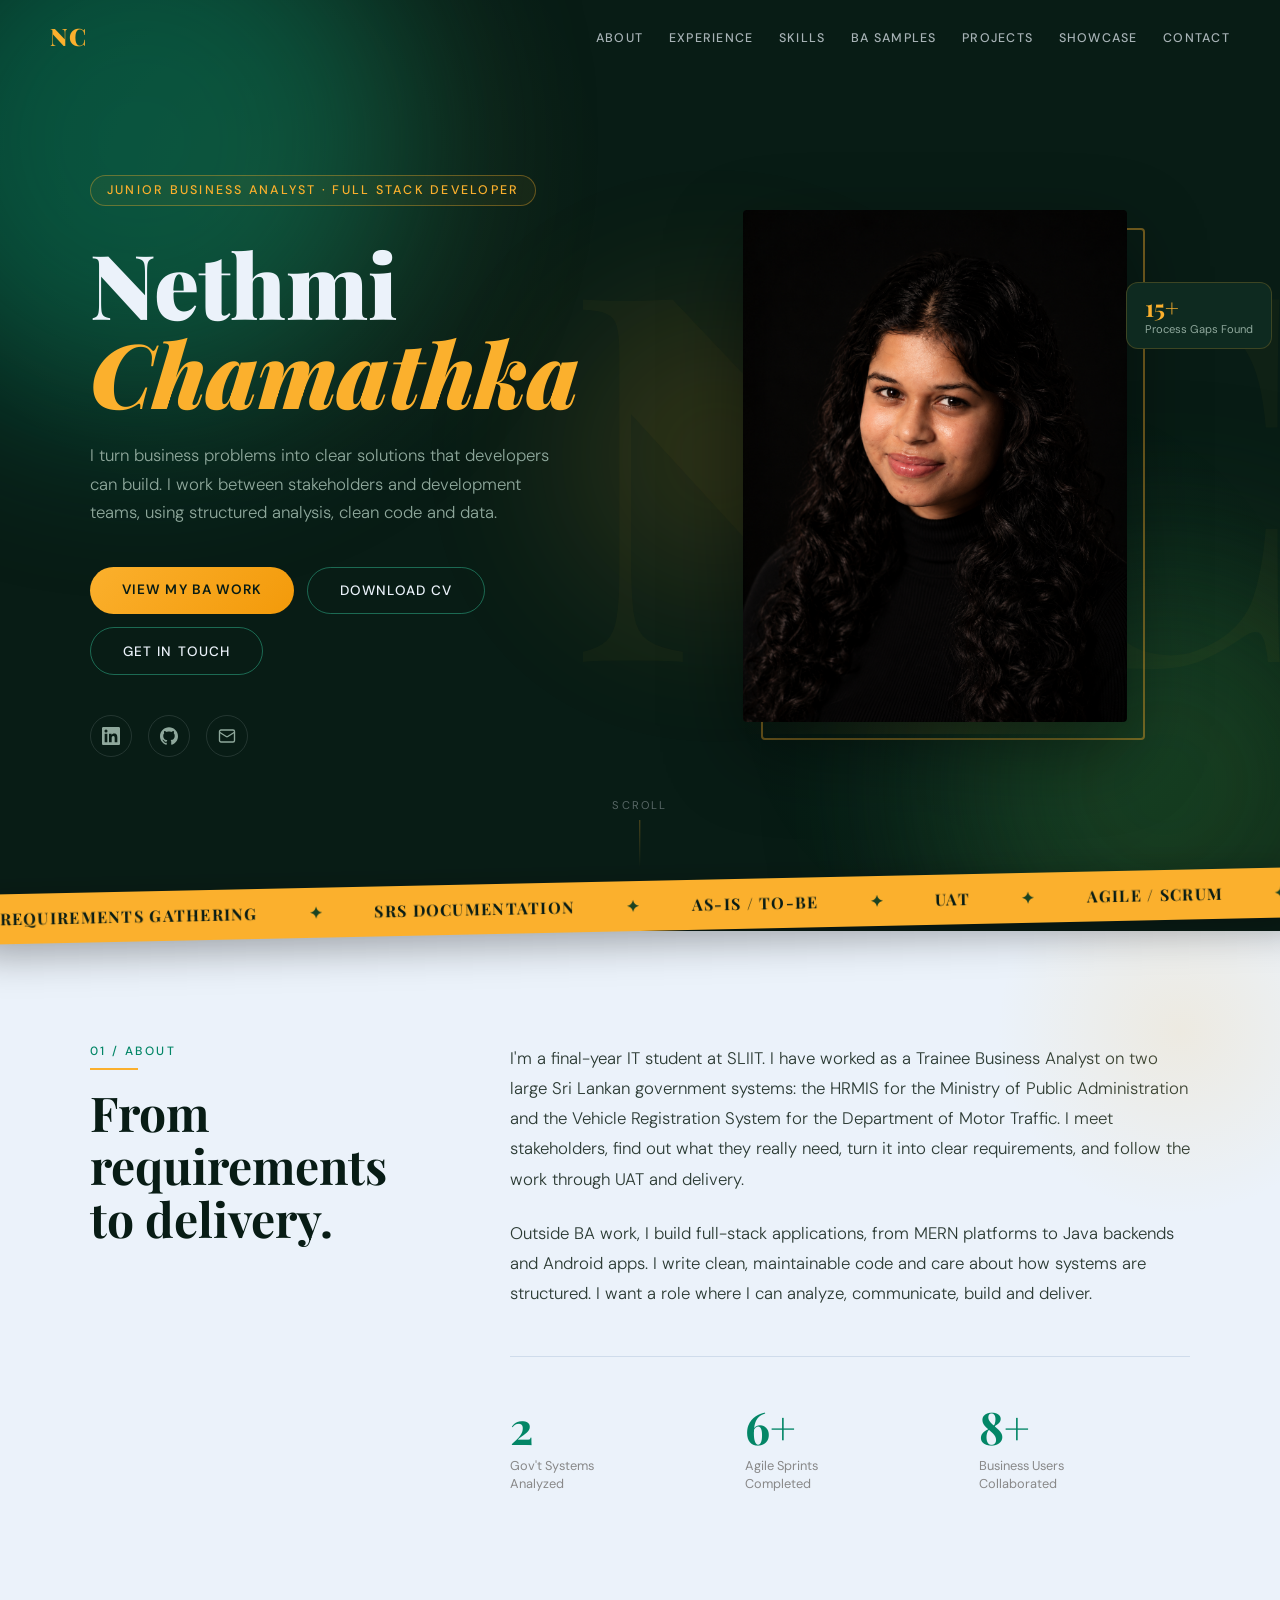
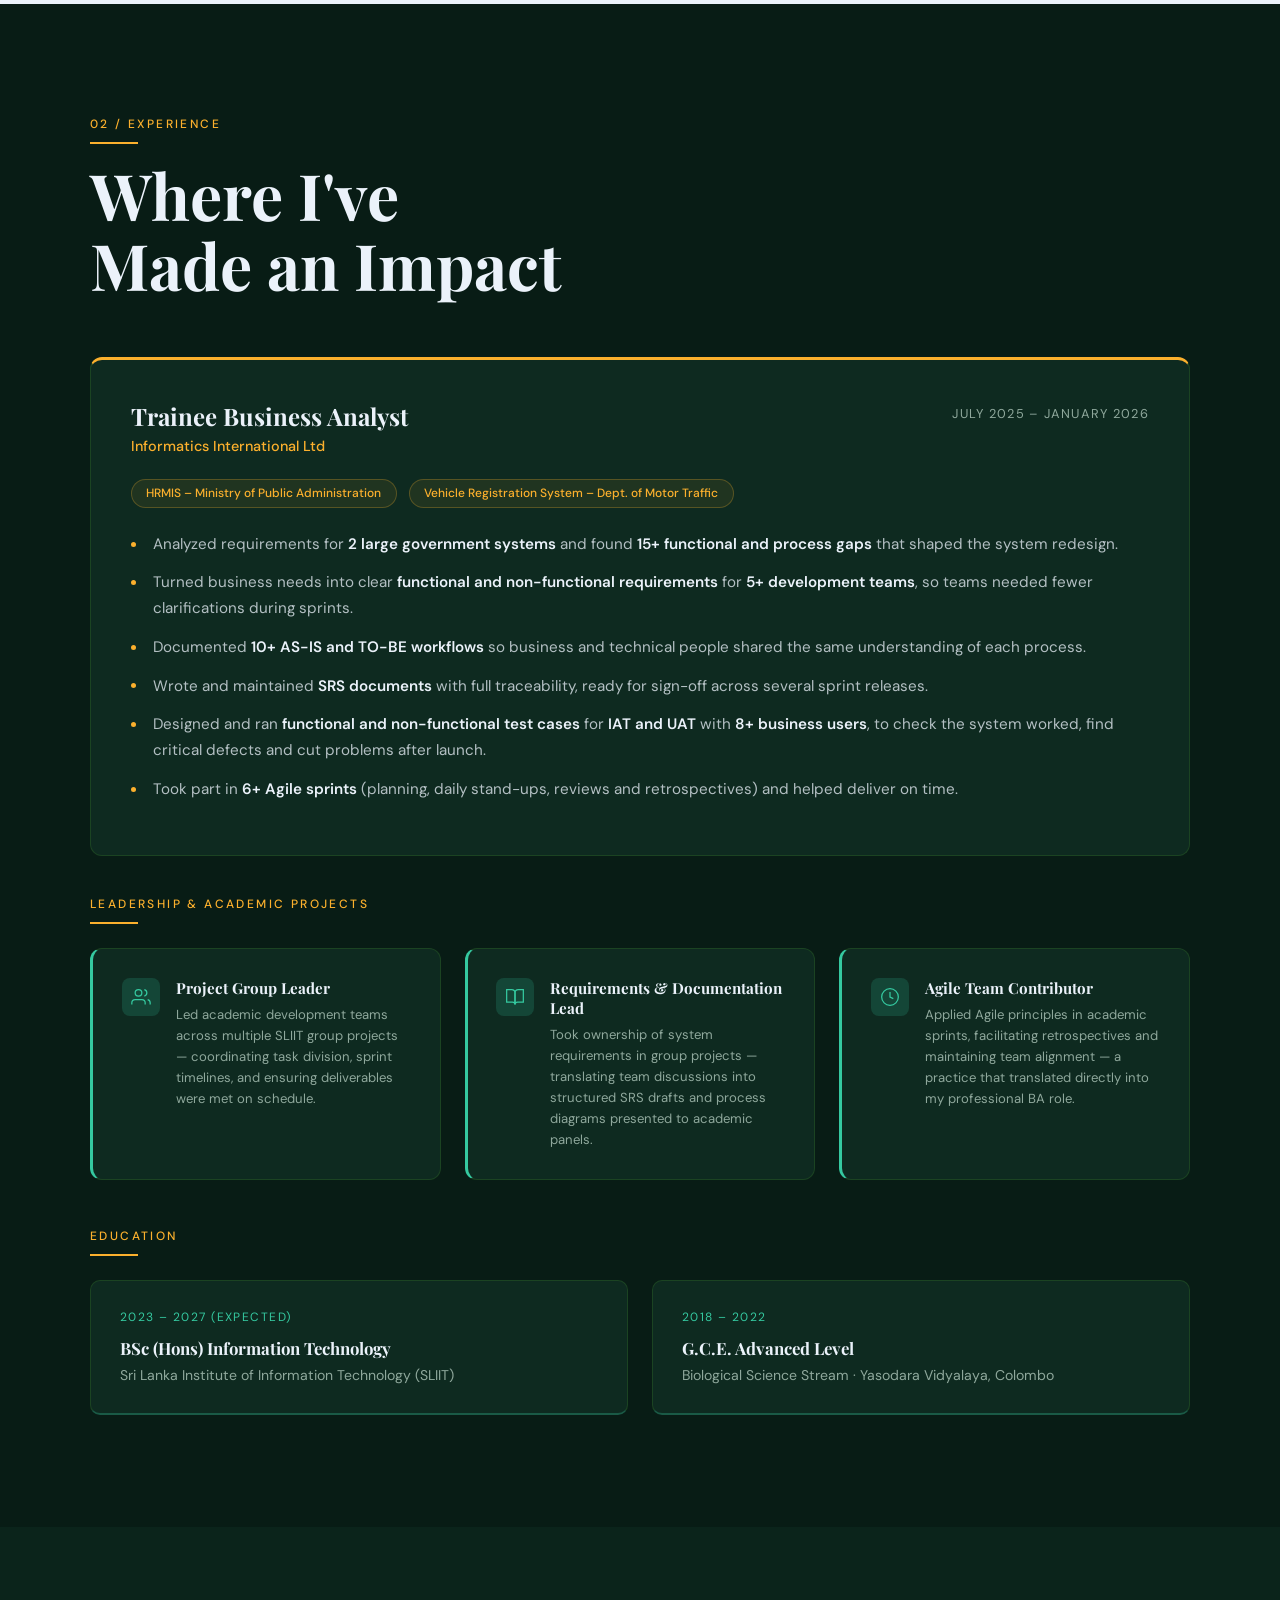
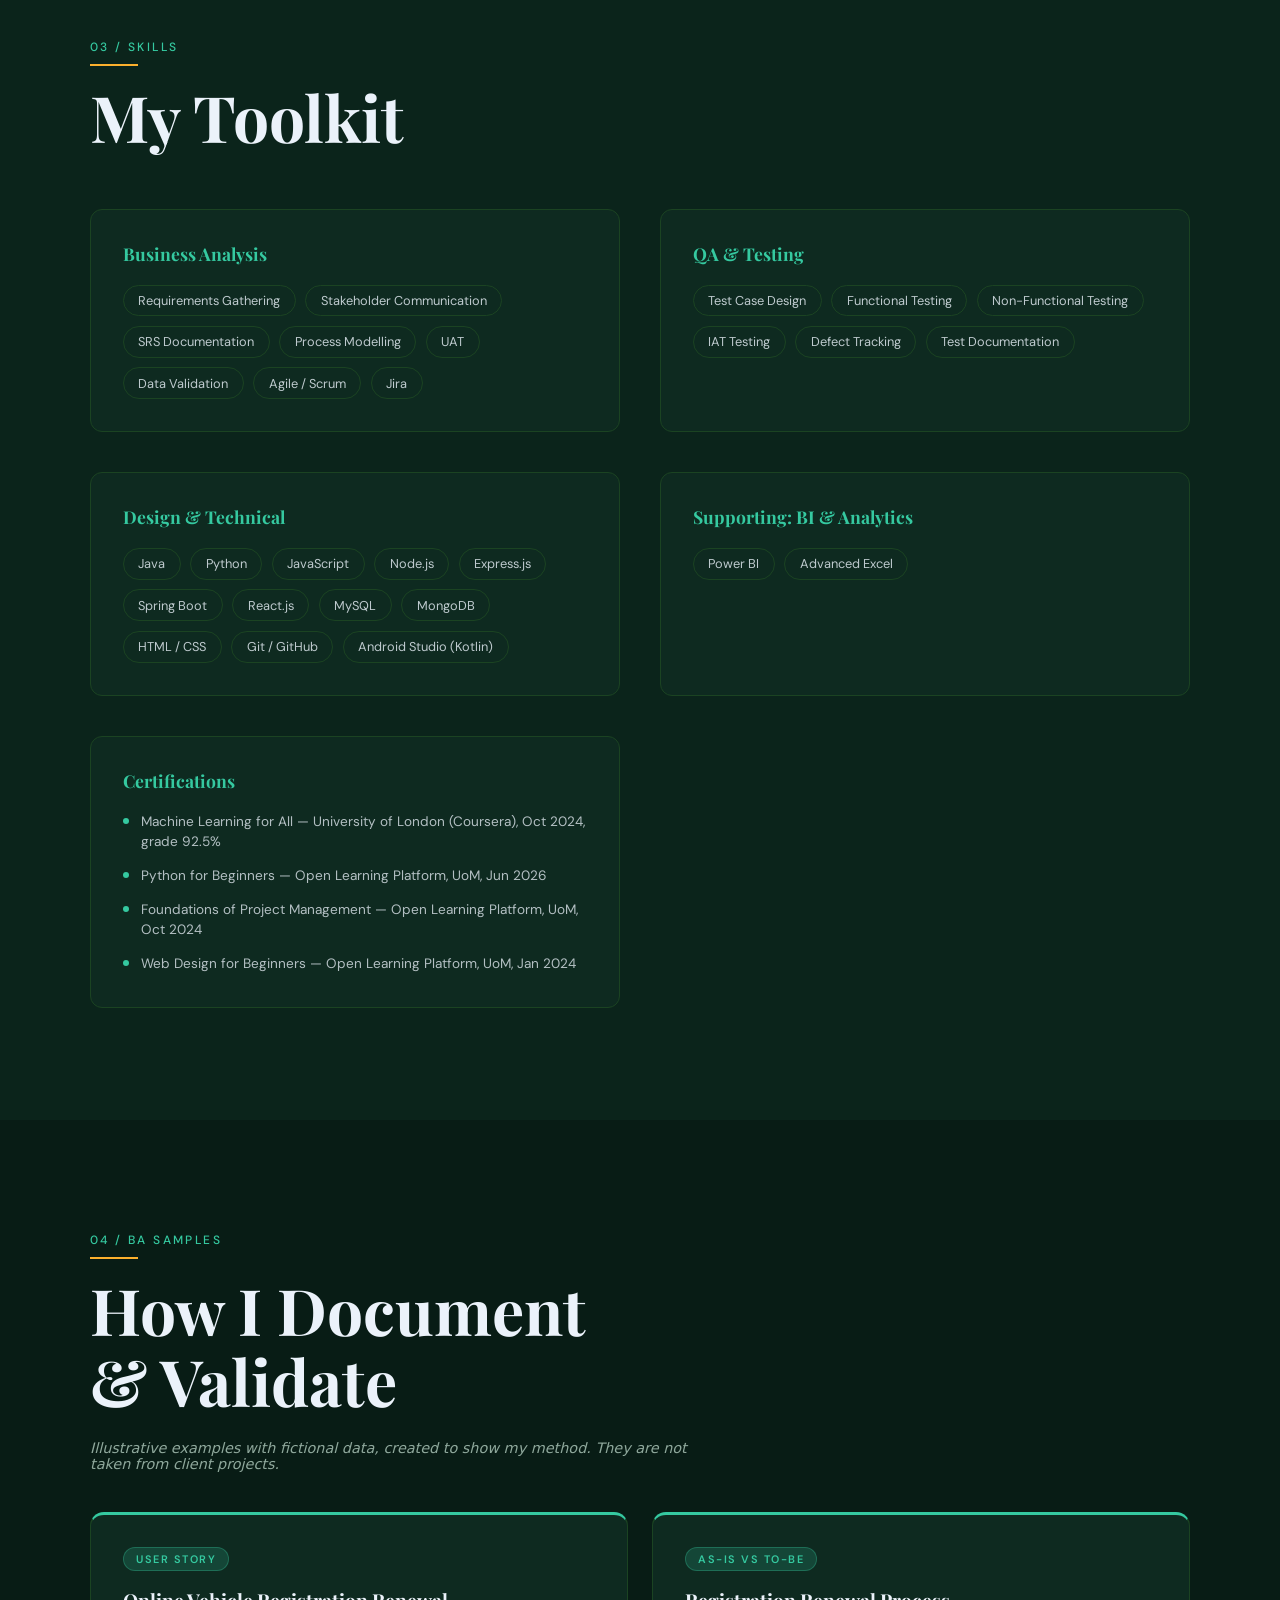
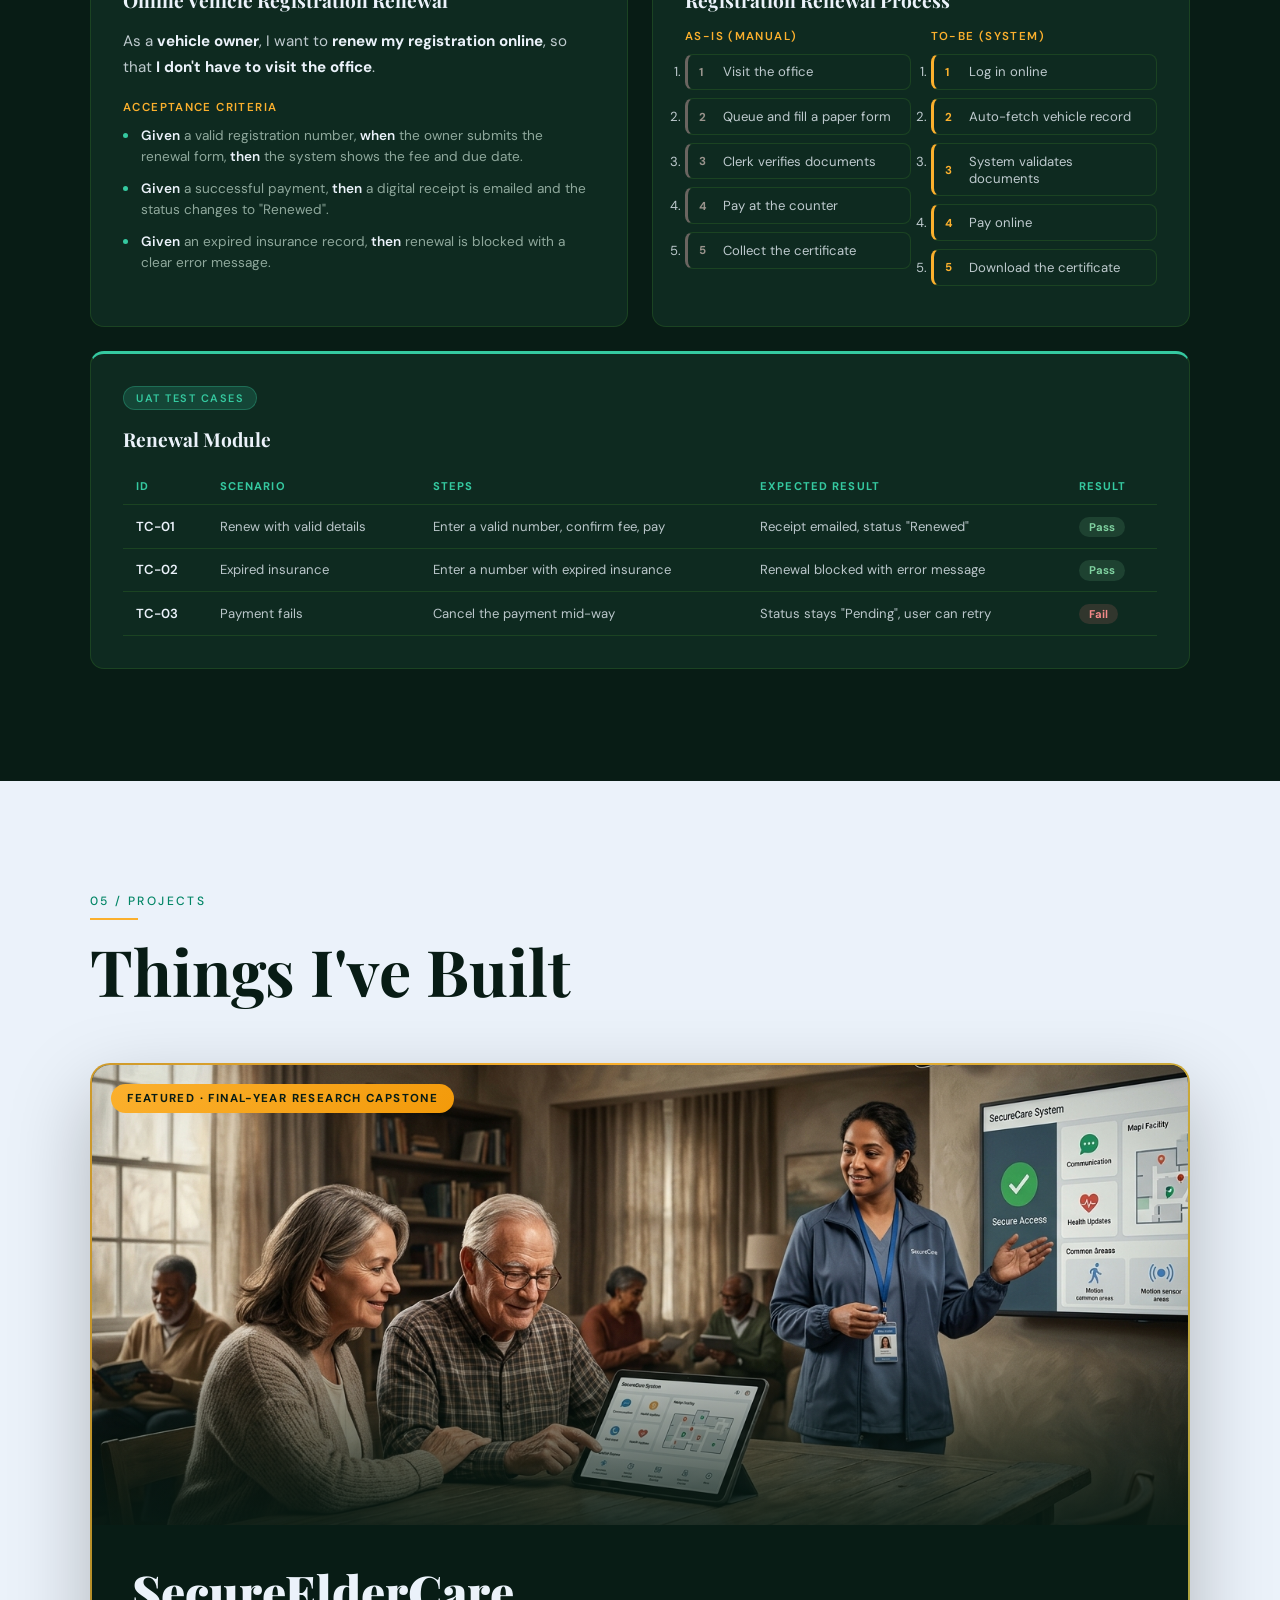
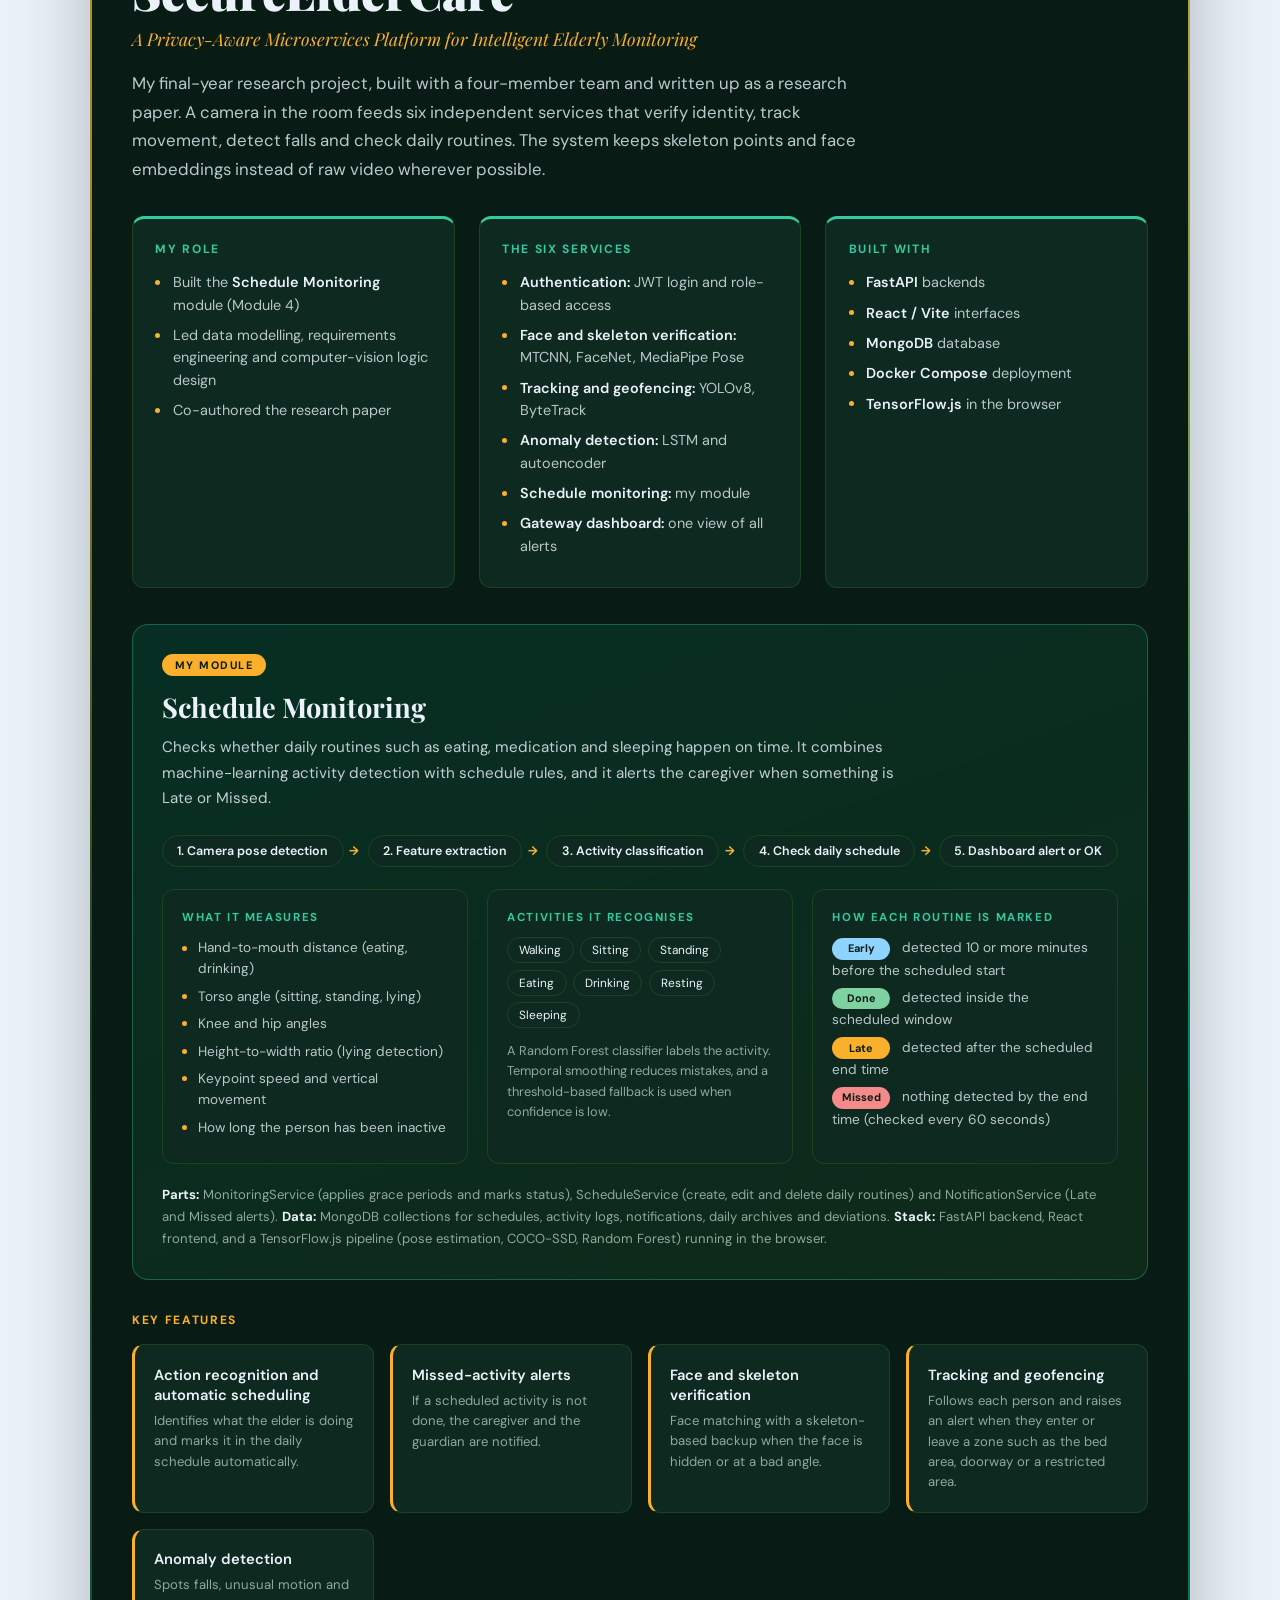
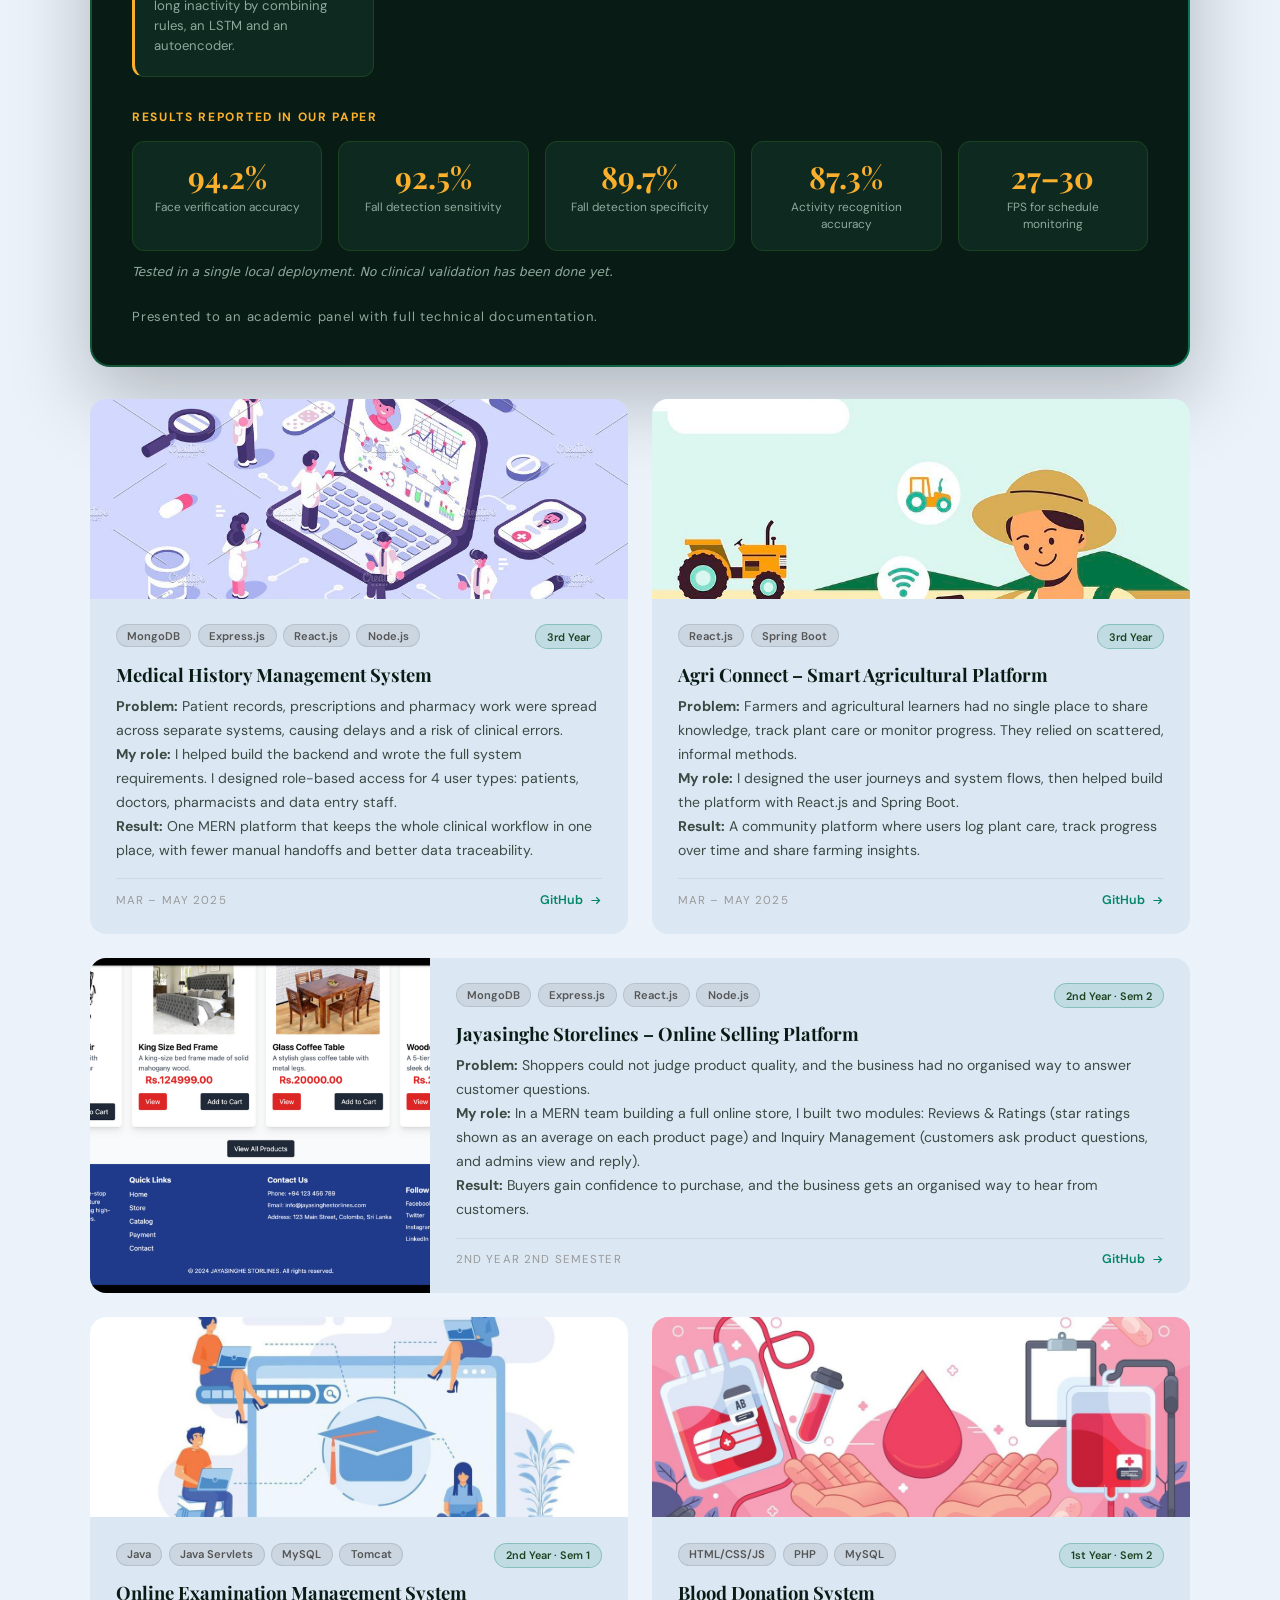
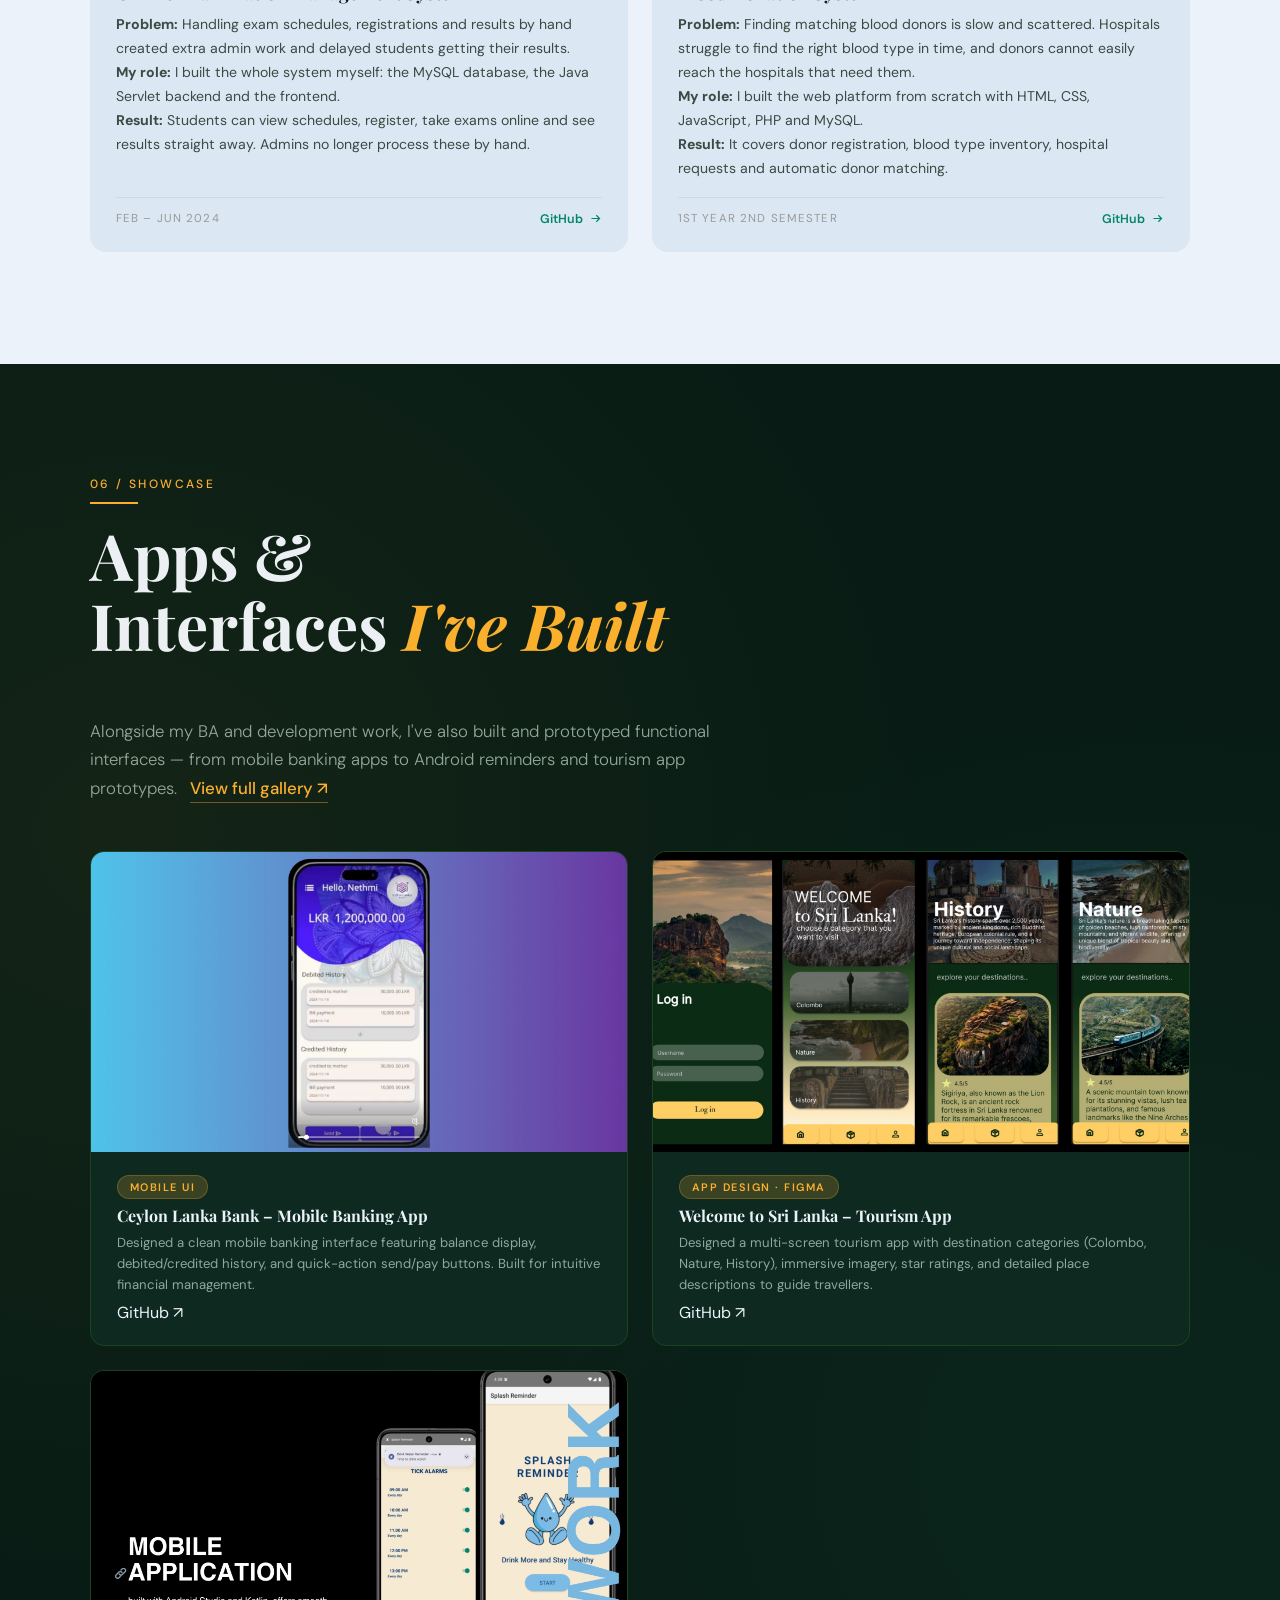
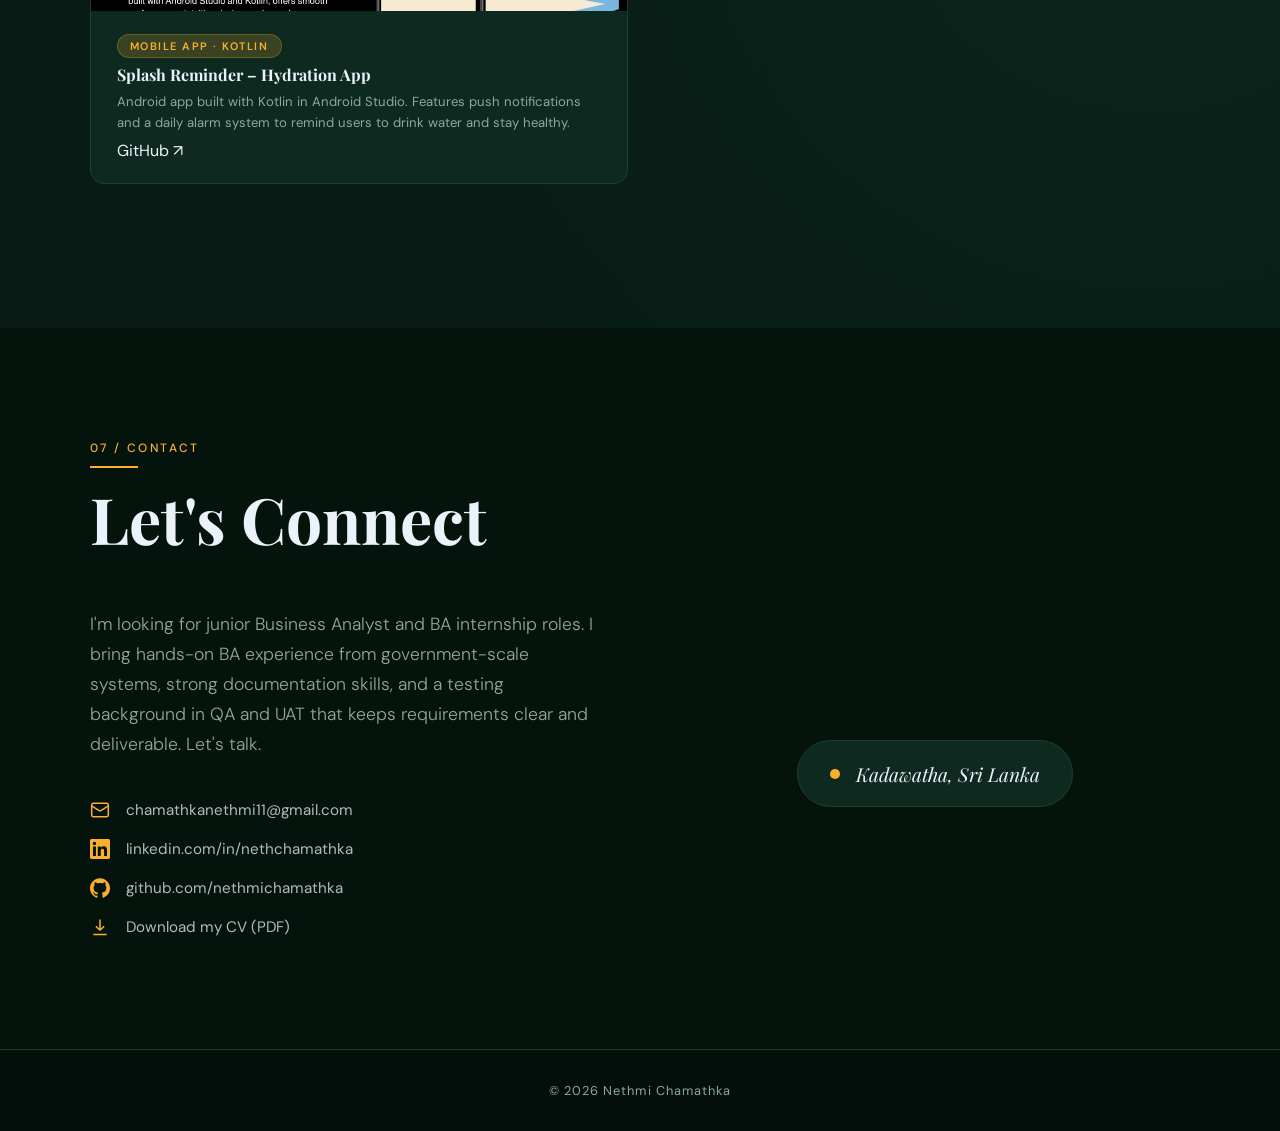
==== commit f337c168: "Update capstone, certificates, mobile layout and design" ====
--- a/index.html
+++ b/index.html
@@ -80,7 +80,7 @@
       </div>
       <div class="hero-right reveal delay-2">
         <div class="hero-img-wrap">
-          <img src="Moody%20Curly-Haired%20Studio%20Portrait.png" alt="Nethmi Chamathka" class="hero-photo" />
+          <img src="black.png" alt="Nethmi Chamathka" class="hero-photo" />
           <div class="hero-img-accent"></div>
           <div class="hero-img-ring"></div>
         </div>
@@ -229,10 +229,10 @@
         <div class="skill-group reveal delay-4">
           <h3 class="skill-group-title">Certifications</h3>
           <div class="cert-list">
-            <div class="cert-item"><span class="cert-dot"></span><span>IT for Business Success — University of London</span></div>
-            <div class="cert-item"><span class="cert-dot"></span><span>Machine Learning for All — University of London</span></div>
-            <div class="cert-item"><span class="cert-dot"></span><span>Full-Stack Development for Beginners — University of London</span></div>
-            <div class="cert-item"><span class="cert-dot"></span><span>Software Testing Tutorial — University of London</span></div>
+            <div class="cert-item"><span class="cert-dot"></span><span>Machine Learning for All — University of London (Coursera), Oct 2024, grade 92.5%</span></div>
+            <div class="cert-item"><span class="cert-dot"></span><span>Python for Beginners — Open Learning Platform, UoM, Jun 2026</span></div>
+            <div class="cert-item"><span class="cert-dot"></span><span>Foundations of Project Management — Open Learning Platform, UoM, Oct 2024</span></div>
+            <div class="cert-item"><span class="cert-dot"></span><span>Web Design for Beginners — Open Learning Platform, UoM, Jan 2024</span></div>
           </div>
         </div>
       </div>
@@ -320,42 +320,105 @@
         </div>
         <div class="feature-body">
           <h3>SecureElderCare</h3>
-          <p class="feature-sub">Visual-Based Secure Elder Care Monitoring System Using Artificial Intelligence</p>
-          <p class="feature-lead">An AI-powered system that monitors elder care using computer vision. This is my final-year research project, built with a four-member team.</p>
+          <p class="feature-sub">A Privacy-Aware Microservices Platform for Intelligent Elderly Monitoring</p>
+          <p class="feature-lead">My final-year research project, built with a four-member team and written up as a research paper. A camera in the room feeds six independent services that verify identity, track movement, detect falls and check daily routines. The system keeps skeleton points and face embeddings instead of raw video wherever possible.</p>
+
           <div class="feature-cols">
             <div>
               <h4>My role</h4>
               <ul>
-                <li>Led the data modelling</li>
-                <li>Led the requirements engineering</li>
-                <li>Led the computer-vision logic design</li>
+                <li>Built the <b>Schedule Monitoring</b> module (Module 4)</li>
+                <li>Led data modelling, requirements engineering and computer-vision logic design</li>
+                <li>Co-authored the research paper</li>
               </ul>
             </div>
             <div>
-              <h4>How it works</h4>
+              <h4>The six services</h4>
               <ul>
-                <li><b>MoveNet</b> for body pose</li>
-                <li><b>MediaPipe FaceMesh</b> for face tracking</li>
-                <li><b>COCO-SSD</b> for object detection</li>
-                <li>A custom <b>Temporal Heuristics Engine</b></li>
+                <li><b>Authentication:</b> JWT login and role-based access</li>
+                <li><b>Face and skeleton verification:</b> MTCNN, FaceNet, MediaPipe Pose</li>
+                <li><b>Tracking and geofencing:</b> YOLOv8, ByteTrack</li>
+                <li><b>Anomaly detection:</b> LSTM and autoencoder</li>
+                <li><b>Schedule monitoring:</b> my module</li>
+                <li><b>Gateway dashboard:</b> one view of all alerts</li>
               </ul>
             </div>
             <div>
               <h4>Built with</h4>
               <ul>
-                <li><b>FastAPI</b> backend</li>
-                <li><b>React</b> frontend</li>
+                <li><b>FastAPI</b> backends</li>
+                <li><b>React / Vite</b> interfaces</li>
+                <li><b>MongoDB</b> database</li>
+                <li><b>Docker Compose</b> deployment</li>
+                <li><b>TensorFlow.js</b> in the browser</li>
               </ul>
             </div>
           </div>
+
+          <!-- MY MODULE -->
+          <div class="feature-module">
+            <span class="module-tag">My module</span>
+            <h4 class="module-title">Schedule Monitoring</h4>
+            <p class="module-intro">Checks whether daily routines such as eating, medication and sleeping happen on time. It combines machine-learning activity detection with schedule rules, and it alerts the caregiver when something is Late or Missed.</p>
+
+            <div class="flow-steps">
+              <span>1. Camera pose detection</span>
+              <span>2. Feature extraction</span>
+              <span>3. Activity classification</span>
+              <span>4. Check daily schedule</span>
+              <span>5. Dashboard alert or OK</span>
+            </div>
+
+            <div class="module-grid">
+              <div>
+                <h5>What it measures</h5>
+                <ul>
+                  <li>Hand-to-mouth distance (eating, drinking)</li>
+                  <li>Torso angle (sitting, standing, lying)</li>
+                  <li>Knee and hip angles</li>
+                  <li>Height-to-width ratio (lying detection)</li>
+                  <li>Keypoint speed and vertical movement</li>
+                  <li>How long the person has been inactive</li>
+                </ul>
+              </div>
+              <div>
+                <h5>Activities it recognises</h5>
+                <p class="chip-line"><span>Walking</span><span>Sitting</span><span>Standing</span><span>Eating</span><span>Drinking</span><span>Resting</span><span>Sleeping</span></p>
+                <p class="module-note">A Random Forest classifier labels the activity. Temporal smoothing reduces mistakes, and a threshold-based fallback is used when confidence is low.</p>
+              </div>
+              <div>
+                <h5>How each routine is marked</h5>
+                <ul class="status-list">
+                  <li><b class="st st-early">Early</b> detected 10 or more minutes before the scheduled start</li>
+                  <li><b class="st st-done">Done</b> detected inside the scheduled window</li>
+                  <li><b class="st st-late">Late</b> detected after the scheduled end time</li>
+                  <li><b class="st st-missed">Missed</b> nothing detected by the end time (checked every 60 seconds)</li>
+                </ul>
+              </div>
+            </div>
+
+            <p class="module-tech"><b>Parts:</b> MonitoringService (applies grace periods and marks status), ScheduleService (create, edit and delete daily routines) and NotificationService (Late and Missed alerts). <b>Data:</b> MongoDB collections for schedules, activity logs, notifications, daily archives and deviations. <b>Stack:</b> FastAPI backend, React frontend, and a TensorFlow.js pipeline (pose estimation, COCO-SSD, Random Forest) running in the browser.</p>
+          </div>
+
           <h4 class="feature-h">Key features</h4>
           <div class="feature-feats">
-            <div><b>Action recognition and automatic scheduling</b><span>Identifies the elder's actions and marks them in the daily schedule automatically.</span></div>
+            <div><b>Action recognition and automatic scheduling</b><span>Identifies what the elder is doing and marks it in the daily schedule automatically.</span></div>
             <div><b>Missed-activity alerts</b><span>If a scheduled activity is not done, the caregiver and the guardian are notified.</span></div>
-            <div><b>Face and skeleton verification</b><span>Confirms who the person is using face and body-skeleton checks.</span></div>
-            <div><b>Tracking and geofencing</b><span>Tracks the person's location and works with safe-area boundaries.</span></div>
-            <div><b>Anomaly detection</b><span>Detects unusual behaviour or activity patterns.</span></div>
-          </div>
+            <div><b>Face and skeleton verification</b><span>Face matching with a skeleton-based backup when the face is hidden or at a bad angle.</span></div>
+            <div><b>Tracking and geofencing</b><span>Follows each person and raises an alert when they enter or leave a zone such as the bed area, doorway or a restricted area.</span></div>
+            <div><b>Anomaly detection</b><span>Spots falls, unusual motion and long inactivity by combining rules, an LSTM and an autoencoder.</span></div>
+          </div>
+
+          <h4 class="feature-h">Results reported in our paper</h4>
+          <div class="results-strip">
+            <div><strong>94.2%</strong><span>Face verification accuracy</span></div>
+            <div><strong>92.5%</strong><span>Fall detection sensitivity</span></div>
+            <div><strong>89.7%</strong><span>Fall detection specificity</span></div>
+            <div><strong>87.3%</strong><span>Activity recognition accuracy</span></div>
+            <div><strong>27–30</strong><span>FPS for schedule monitoring</span></div>
+          </div>
+          <p class="results-note">Tested in a single local deployment. No clinical validation has been done yet.</p>
+
           <p class="feature-foot">Presented to an academic panel with full technical documentation.</p>
         </div>
       </div>
--- a/styles.css
+++ b/styles.css
@@ -708,4 +708,114 @@
 body.cursor-on:has(#about:hover, #projects:hover) .cursor-follower { border-color:#1B4322; }
 
 /* ── new hero portrait: keep the face in frame ── */
-.hero-photo { object-position:50% 12%; }+.hero-photo { object-position:50% 12%; }
+
+/* =====================================================
+   MOBILE FIXES (phones and small tablets)
+===================================================== */
+
+/* stop anything sticking out sideways (this is what makes phones zoom out) */
+html { overflow-x:hidden; -webkit-text-size-adjust:100%; }
+body { overflow-x:hidden; max-width:100%; }
+img, svg, video { max-width:100%; }
+
+@media (max-width:900px) {
+  #navbar { padding:1rem 1.25rem; }
+  .marquee { margin:-1rem 0 0; transform:rotate(-1deg); width:100%; }
+  .marquee-track span { font-size:.85rem; padding:0 1rem; }
+  .marquee-track span::after { margin-left:2rem; }
+  .hero-grid { padding:7.5rem 1.5rem 4rem; gap:2.5rem; text-align:left; }
+  .hero-photo { width:min(280px, 70vw); }
+  .hero-img-accent { inset:12px -10px -12px 10px; }
+  .section-wrap { padding:5rem 1.5rem; }
+  .feature-body { padding:1.5rem; }
+  .feature-img { height:clamp(200px, 55vw, 320px); }
+  .feature-ribbon { font-size:.62rem; top:.8rem; left:.8rem; padding:.35rem .8rem; }
+  .sample-card { padding:1.4rem; }
+  .exp-card { padding:1.5rem; }
+  .skill-group { padding:1.4rem; }
+  .proj-card-wide .proj-img-col { height:200px; min-height:0; }
+}
+
+@media (max-width:640px) {
+  .hero-tag { font-size:.68rem; letter-spacing:.1em; padding:.4rem .8rem; }
+  .hero-name { font-size:clamp(2.8rem, 14vw, 3.6rem); }
+  .hero-sub { font-size:.98rem; }
+  .hero-cta { gap:.7rem; }
+  .btn-primary, .btn-ghost { width:100%; padding:.85rem 1.2rem; }
+  .section-title { font-size:clamp(1.9rem, 9vw, 2.5rem); margin-bottom:2.2rem; }
+  .section-label { font-size:.68rem; }
+  .about-stats { grid-template-columns:repeat(3,1fr); gap:.8rem; margin-top:2rem; padding-top:2rem; }
+  .stat-n { font-size:2rem; }
+  .stat-l { font-size:.7rem; }
+  .exp-date { white-space:normal; }
+  .exp-list li { font-size:.9rem; }
+  .edu-card, .lead-card { padding:1.3rem; }
+  .skill-chips span { font-size:.76rem; padding:.35rem .75rem; }
+  .proj-body { padding:1.2rem; }
+  .proj-footer { flex-wrap:wrap; gap:.5rem; }
+  .uiux-img-wrap, .uiux-card-tall .uiux-img-wrap { height:240px; }
+  .contact-link { font-size:.88rem; word-break:break-word; align-items:flex-start; }
+  .contact-body { font-size:1rem; }
+  .location-box { padding:1rem 1.4rem; font-size:1rem; }
+  .sample-table { font-size:.76rem; }
+  .feature-feats { grid-template-columns:1fr; }
+  footer { padding:1.5rem 1rem; font-size:.72rem; }
+
+  /* full-screen menu: smaller text so all 7 links fit on short phones */
+  .mobile-menu { overflow-y:auto; padding:5rem 0 2rem; align-items:flex-start; }
+  .mobile-menu ul { width:100%; }
+  .mobile-menu li { margin-bottom:1.4rem; }
+  .mobile-menu a { font-size:1.9rem; }
+}
+
+@media (max-width:380px) {
+  .about-stats { grid-template-columns:1fr; }
+  .hero-photo { width:min(240px, 68vw); }
+}
+
+/* phones have no mouse: turn off hover-only effects */
+@media (hover:none) {
+  .proj-card::after, .sample-card::after, .skill-group::after, .feature-card::after,
+  .exp-card::after, .lead-card::after, .uiux-card::after, .edu-card::after { display:none; }
+  .aurora i { filter:blur(60px); }
+}
+
+
+/* =====================================================
+   SecureElderCare — my module, key features and results
+===================================================== */
+.feature-module { margin-top:2.2rem; padding:1.8rem; border-radius:16px; background:linear-gradient(160deg, rgba(3,134,102,.18), rgba(27,67,34,.35)); border:1px solid rgba(53,201,160,.35); }
+.module-tag { display:inline-block; font-size:.68rem; letter-spacing:.14em; text-transform:uppercase; font-weight:700; background:var(--pink); color:var(--ink); padding:.25rem .8rem; border-radius:2rem; margin-bottom:.8rem; }
+.module-title { font-family:var(--serif); font-size:1.7rem; color:var(--paper); margin-bottom:.6rem; }
+.module-intro { font-size:.95rem; line-height:1.7; color:rgba(235,242,250,.82); max-width:760px; }
+.flow-steps { display:flex; flex-wrap:wrap; gap:.5rem; margin:1.4rem 0; }
+.flow-steps span { font-size:.78rem; font-weight:600; padding:.45rem .9rem; border-radius:2rem; background:var(--card-bg); border:1px solid var(--card-border); color:var(--paper); position:relative; }
+.flow-steps span:not(:last-child)::after { content:'→'; position:absolute; right:-1.05rem; top:50%; transform:translateY(-50%); color:var(--pink); font-weight:700; }
+.flow-steps span:not(:last-child) { margin-right:1rem; }
+.module-grid { display:grid; grid-template-columns:repeat(3,1fr); gap:1.2rem; }
+.module-grid > div { background:var(--card-bg); border:1px solid var(--card-border); border-radius:12px; padding:1.2rem; }
+.module-grid h5 { font-size:.72rem; letter-spacing:.14em; text-transform:uppercase; color:var(--blue); margin-bottom:.8rem; }
+.module-grid li { font-size:.85rem; line-height:1.55; color:rgba(235,242,250,.78); padding-left:1rem; position:relative; margin-bottom:.4rem; }
+.module-grid li::before { content:''; position:absolute; left:0; top:.6em; width:5px; height:5px; border-radius:50%; background:var(--pink); }
+.chip-line { display:flex; flex-wrap:wrap; gap:.4rem; margin-bottom:.8rem; }
+.chip-line span { font-size:.74rem; padding:.25rem .7rem; border-radius:2rem; border:1px solid var(--card-border); color:var(--paper); }
+.module-note { font-size:.8rem; line-height:1.6; color:var(--muted); }
+.status-list li { padding-left:0 !important; }
+.status-list li::before { display:none; }
+.st { display:inline-block; min-width:58px; text-align:center; font-size:.68rem; font-weight:700; padding:.15rem .55rem; border-radius:2rem; margin-right:.5rem; color:var(--ink); }
+.st-early { background:#8fd3ff; } .st-done { background:#7fd1a0; } .st-late { background:var(--pink); } .st-missed { background:#f48a8a; }
+.module-tech { margin-top:1.2rem; font-size:.82rem; line-height:1.7; color:var(--muted); }
+.module-tech b { color:var(--paper); }
+.results-strip { display:grid; grid-template-columns:repeat(auto-fit,minmax(140px,1fr)); gap:1rem; }
+.results-strip > div { background:var(--card-bg); border:1px solid var(--card-border); border-radius:12px; padding:1.1rem; text-align:center; }
+.results-strip strong { display:block; font-family:var(--serif); font-size:1.9rem; color:var(--pink); line-height:1.1; }
+.results-strip span { display:block; margin-top:.4rem; font-size:.74rem; color:var(--muted); line-height:1.4; }
+.results-note { margin-top:.8rem; font-size:.78rem; color:var(--muted); font-style:italic; }
+
+@media (max-width:900px) {
+  .module-grid { grid-template-columns:1fr; }
+  .feature-module { padding:1.2rem; }
+  .flow-steps span:not(:last-child)::after { display:none; }
+  .flow-steps span:not(:last-child) { margin-right:0; }
+}
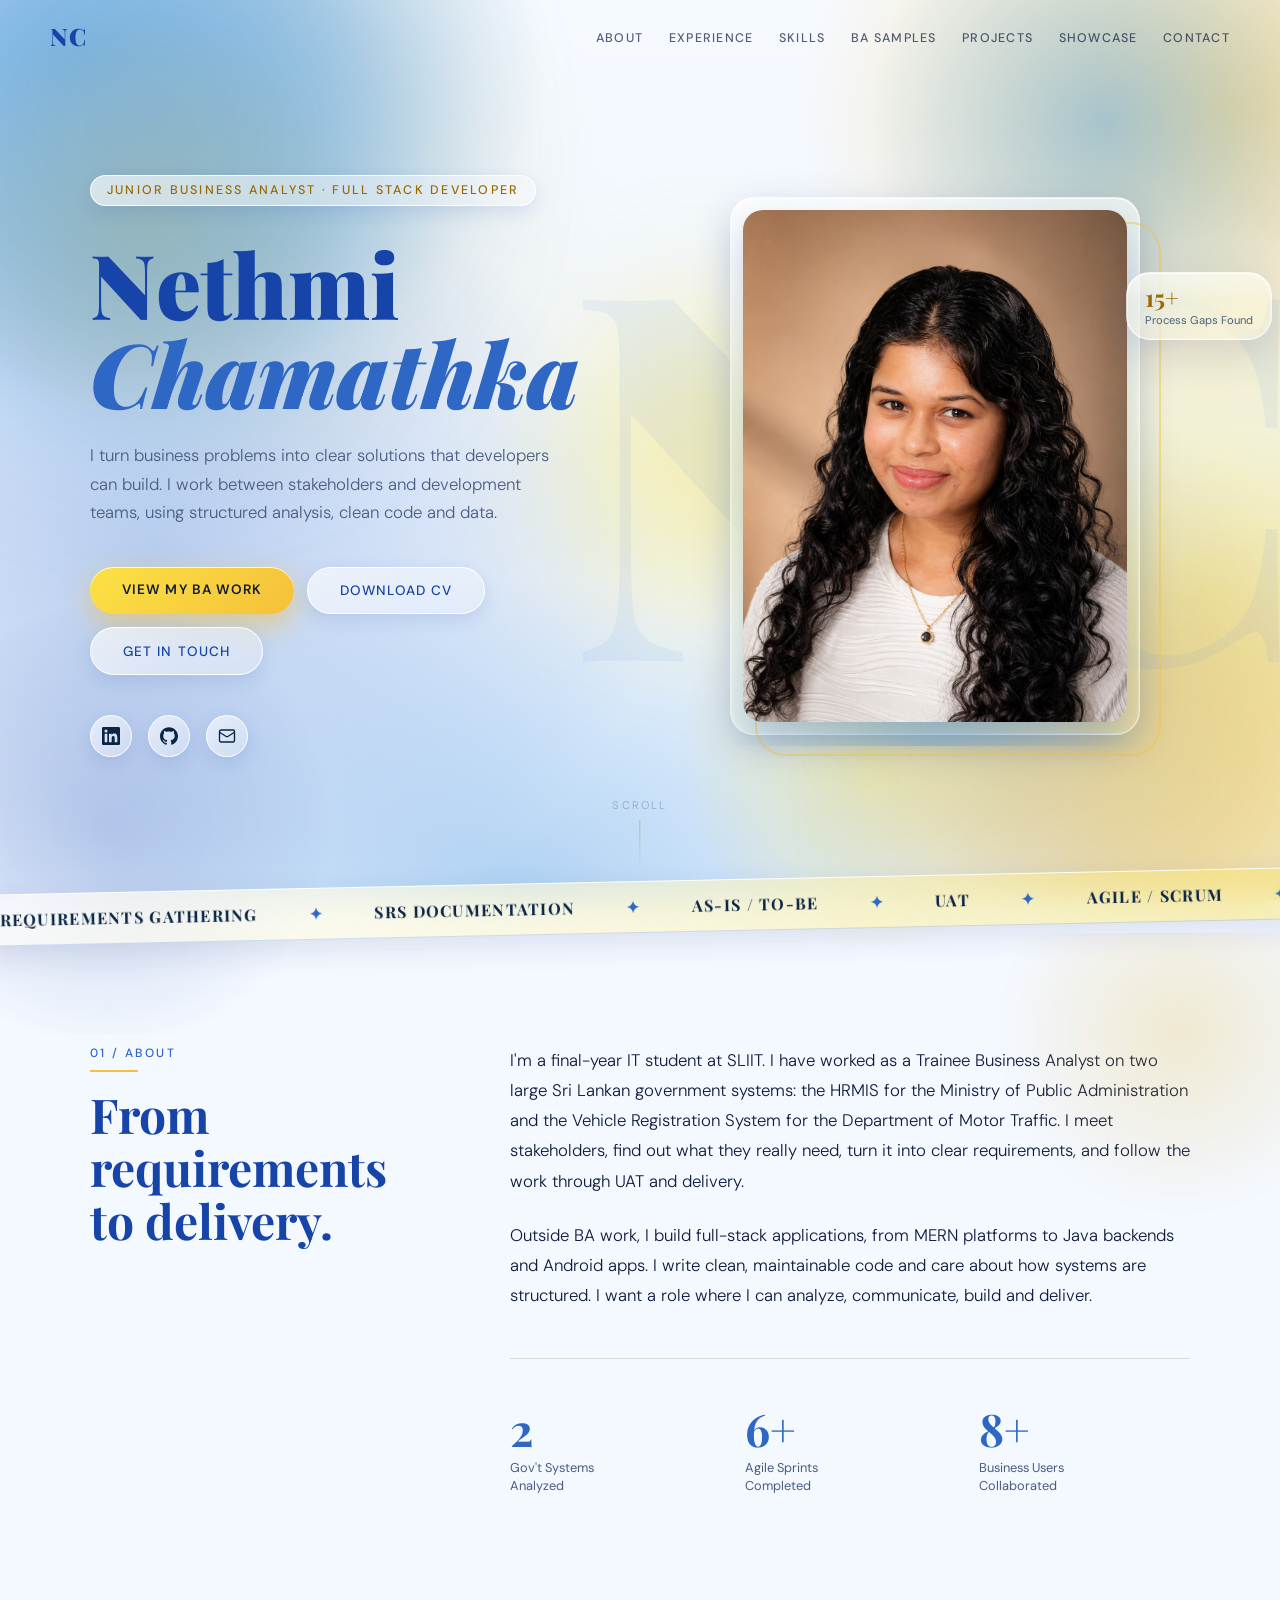
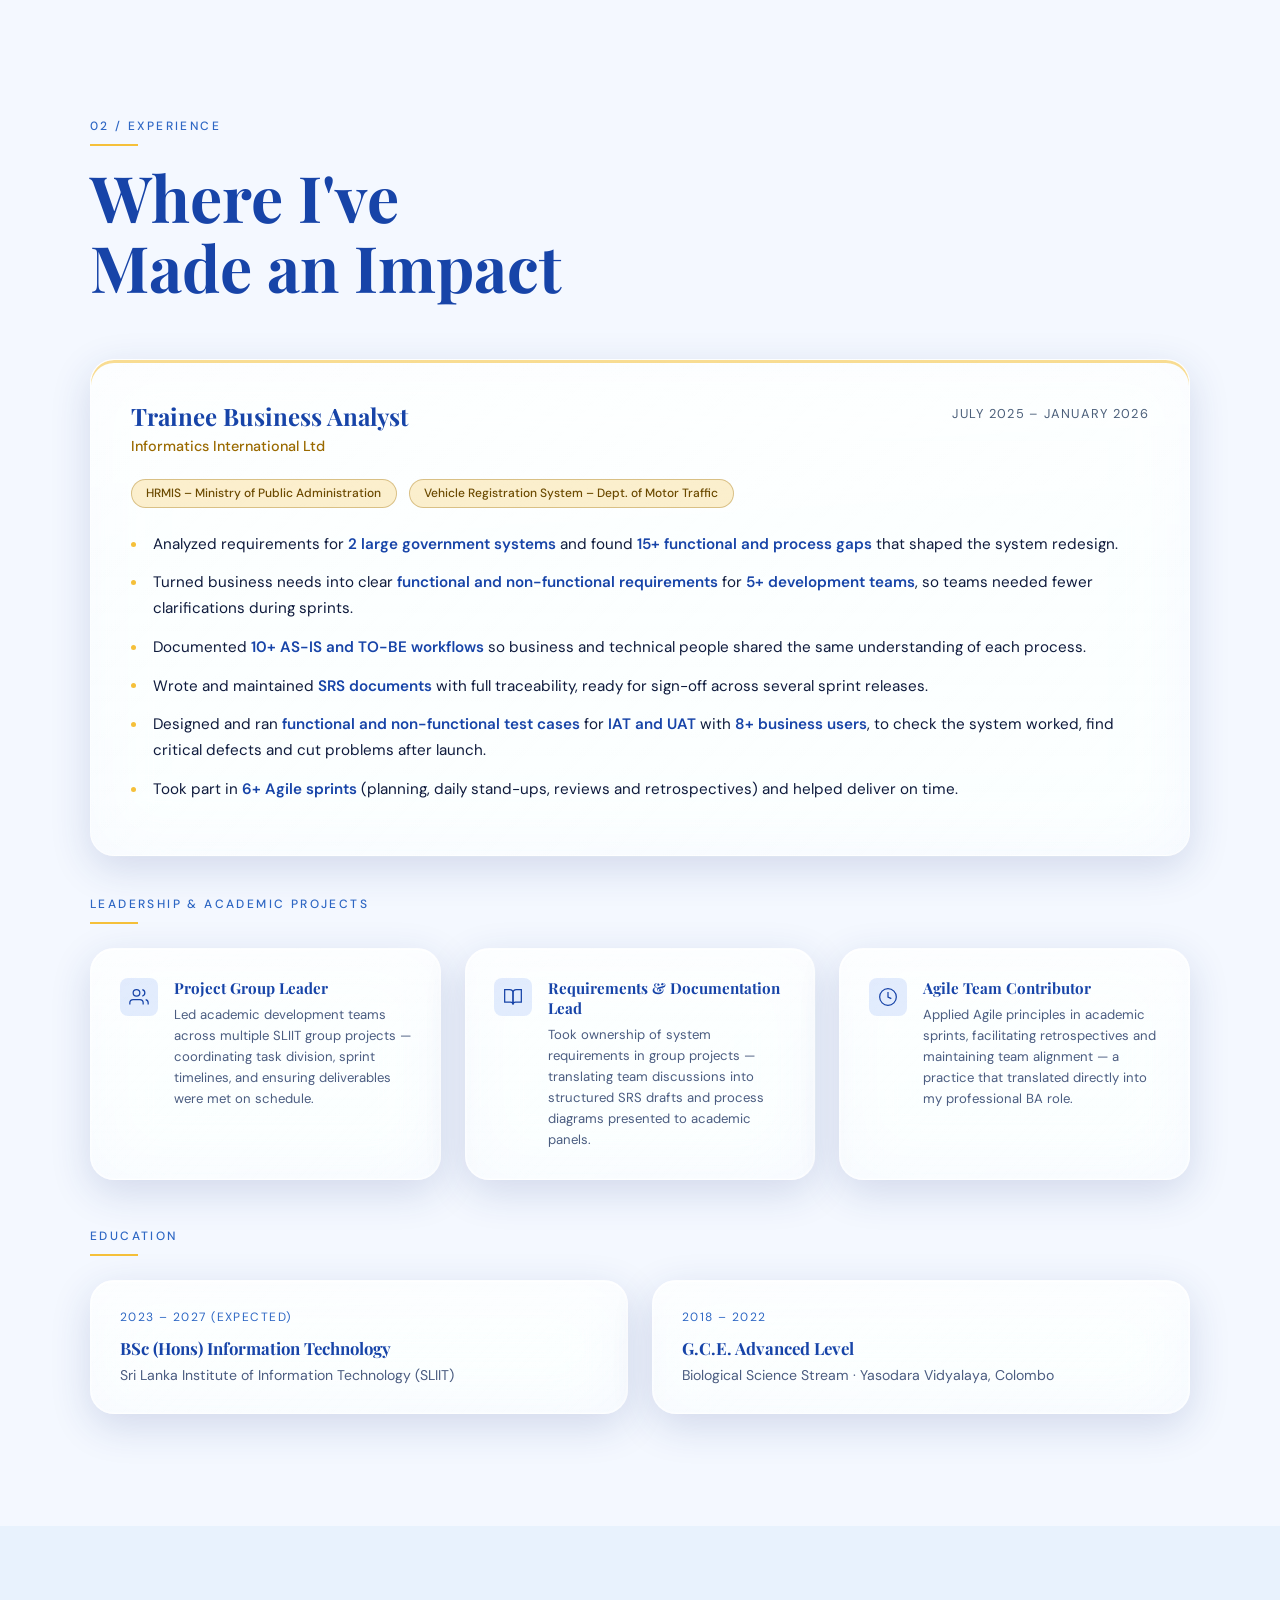
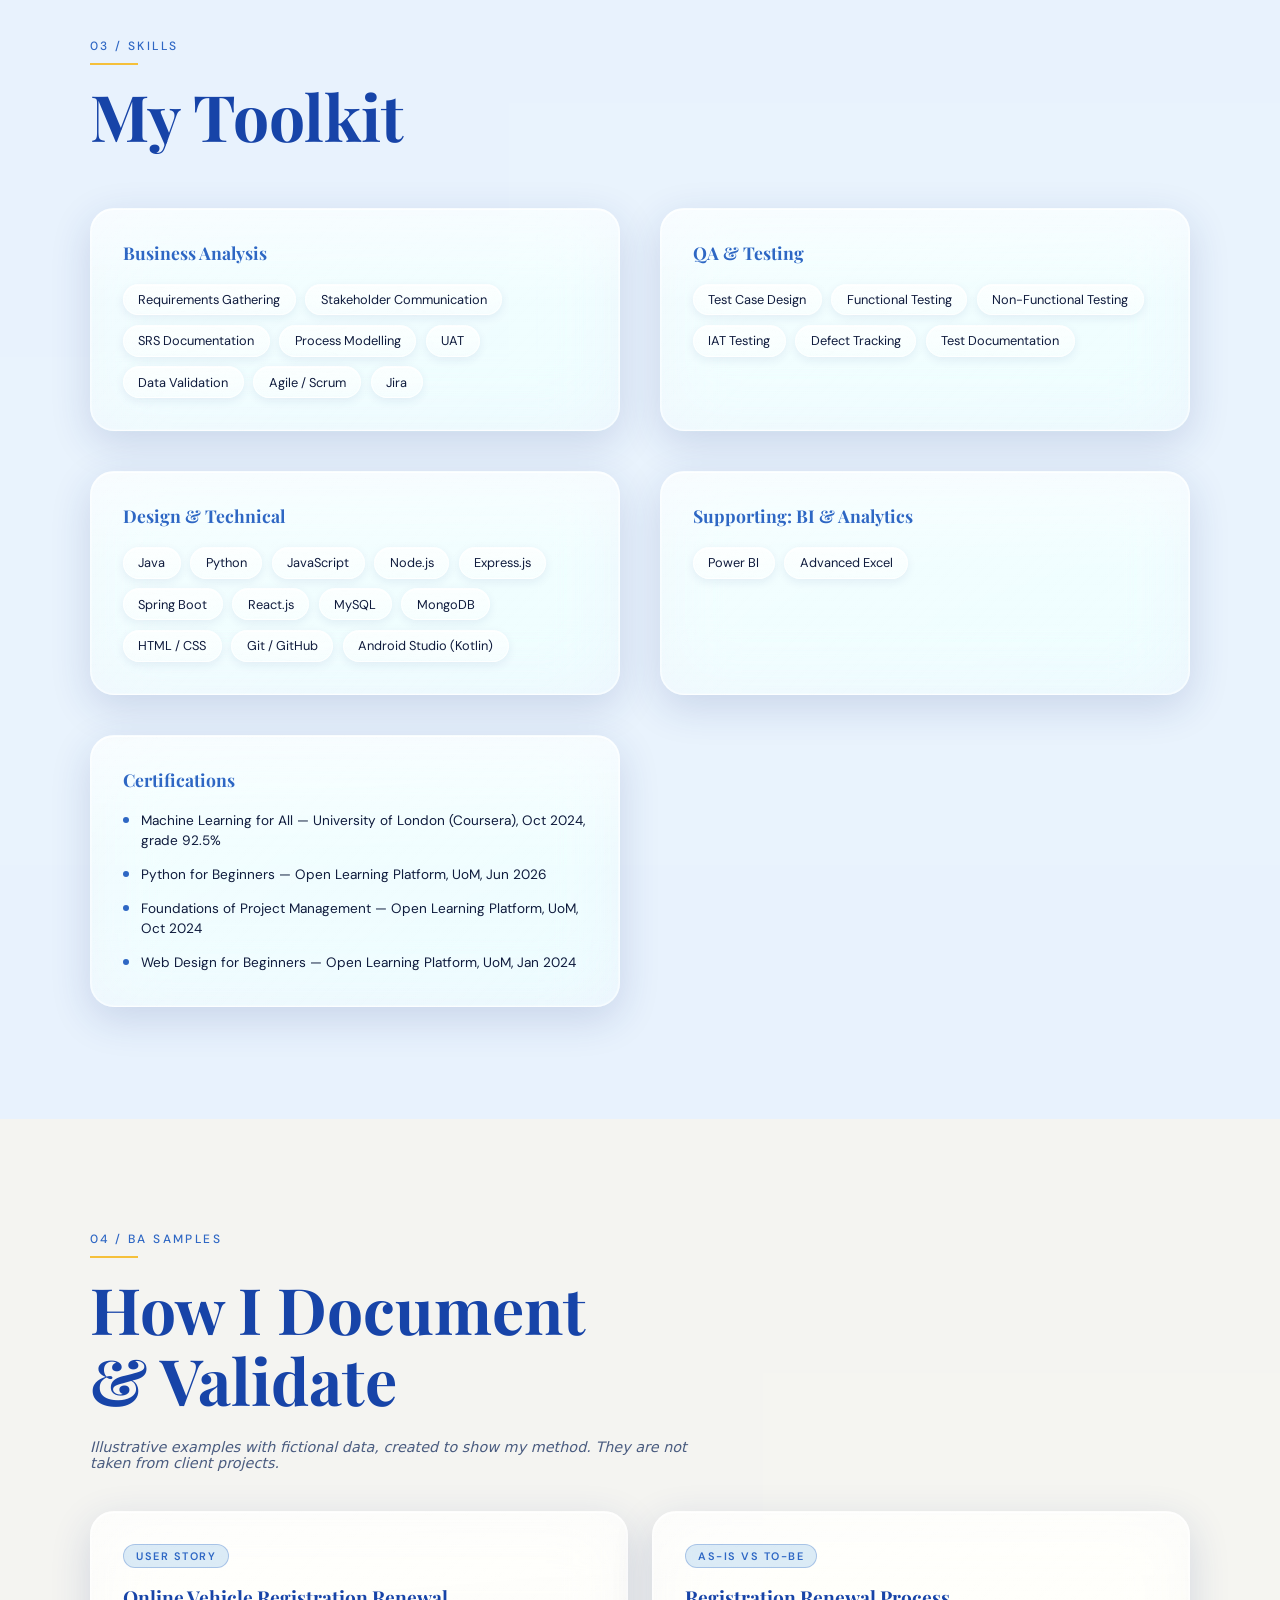
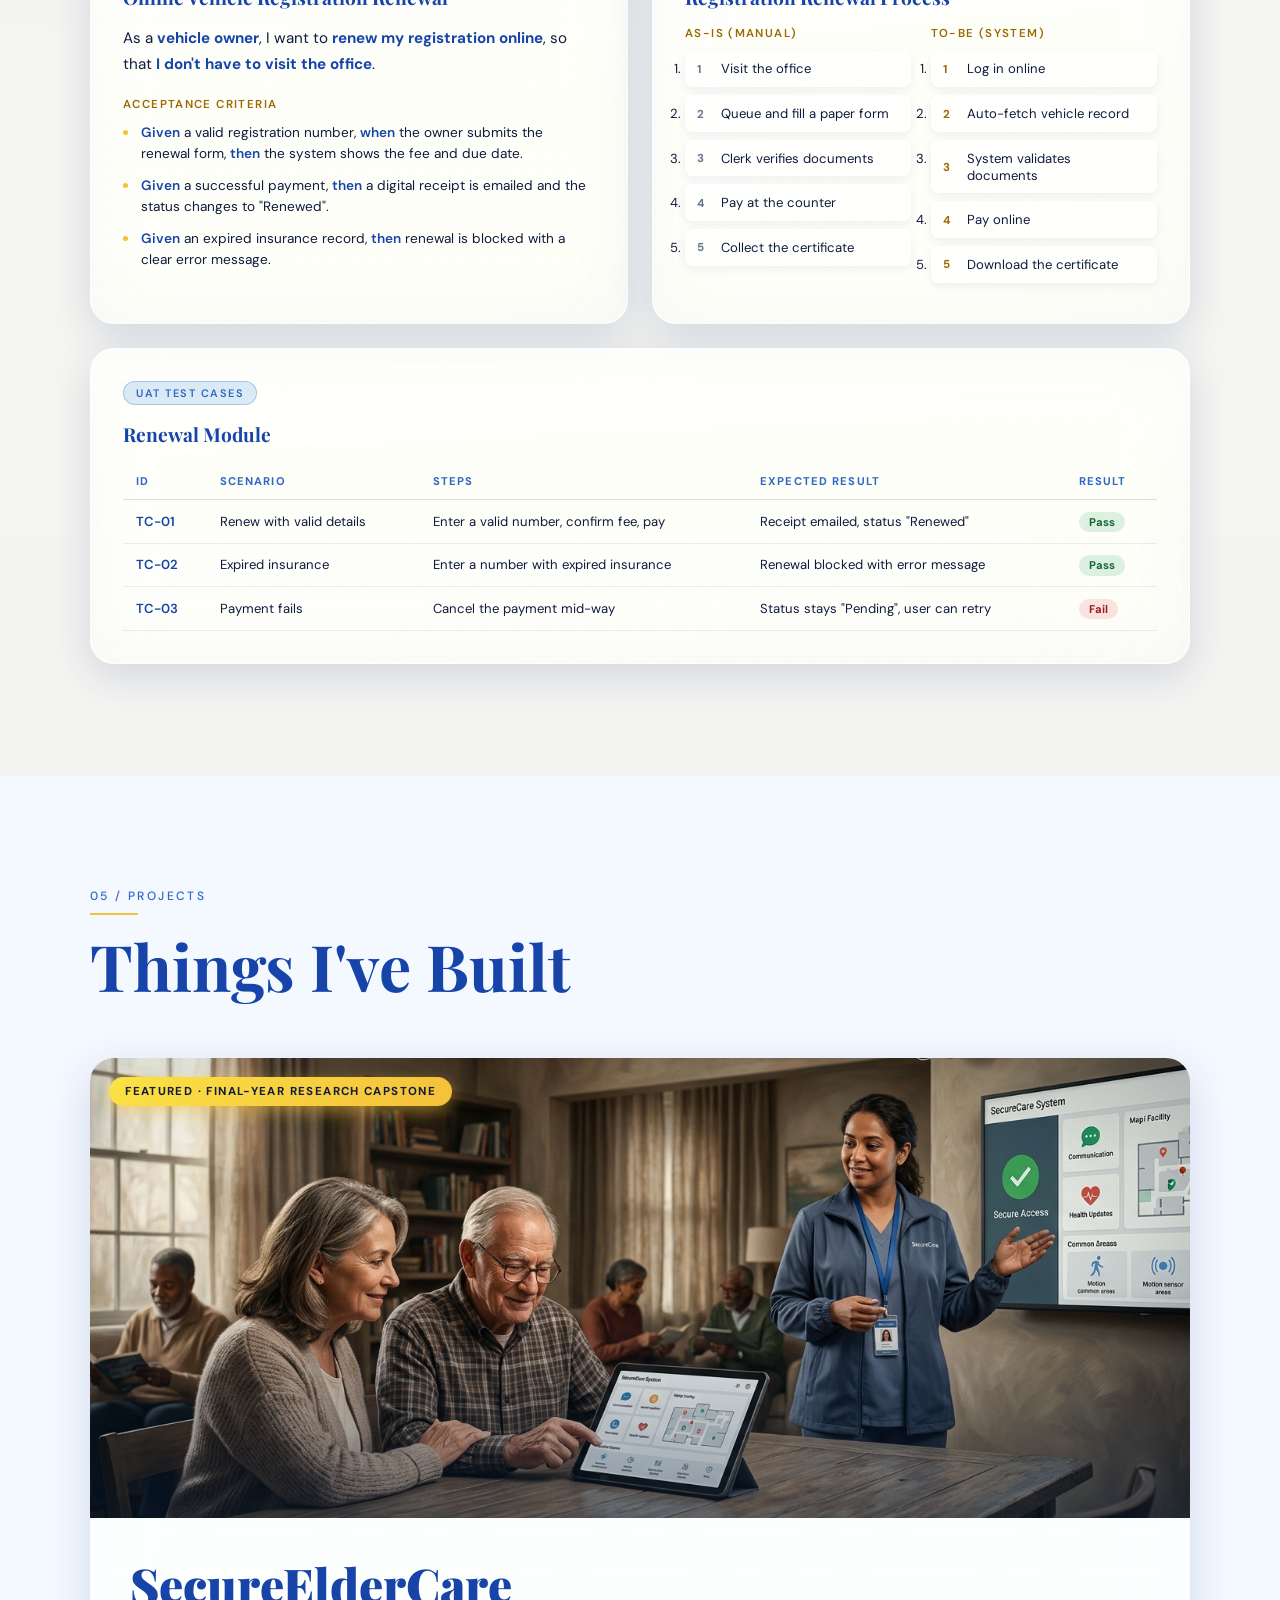
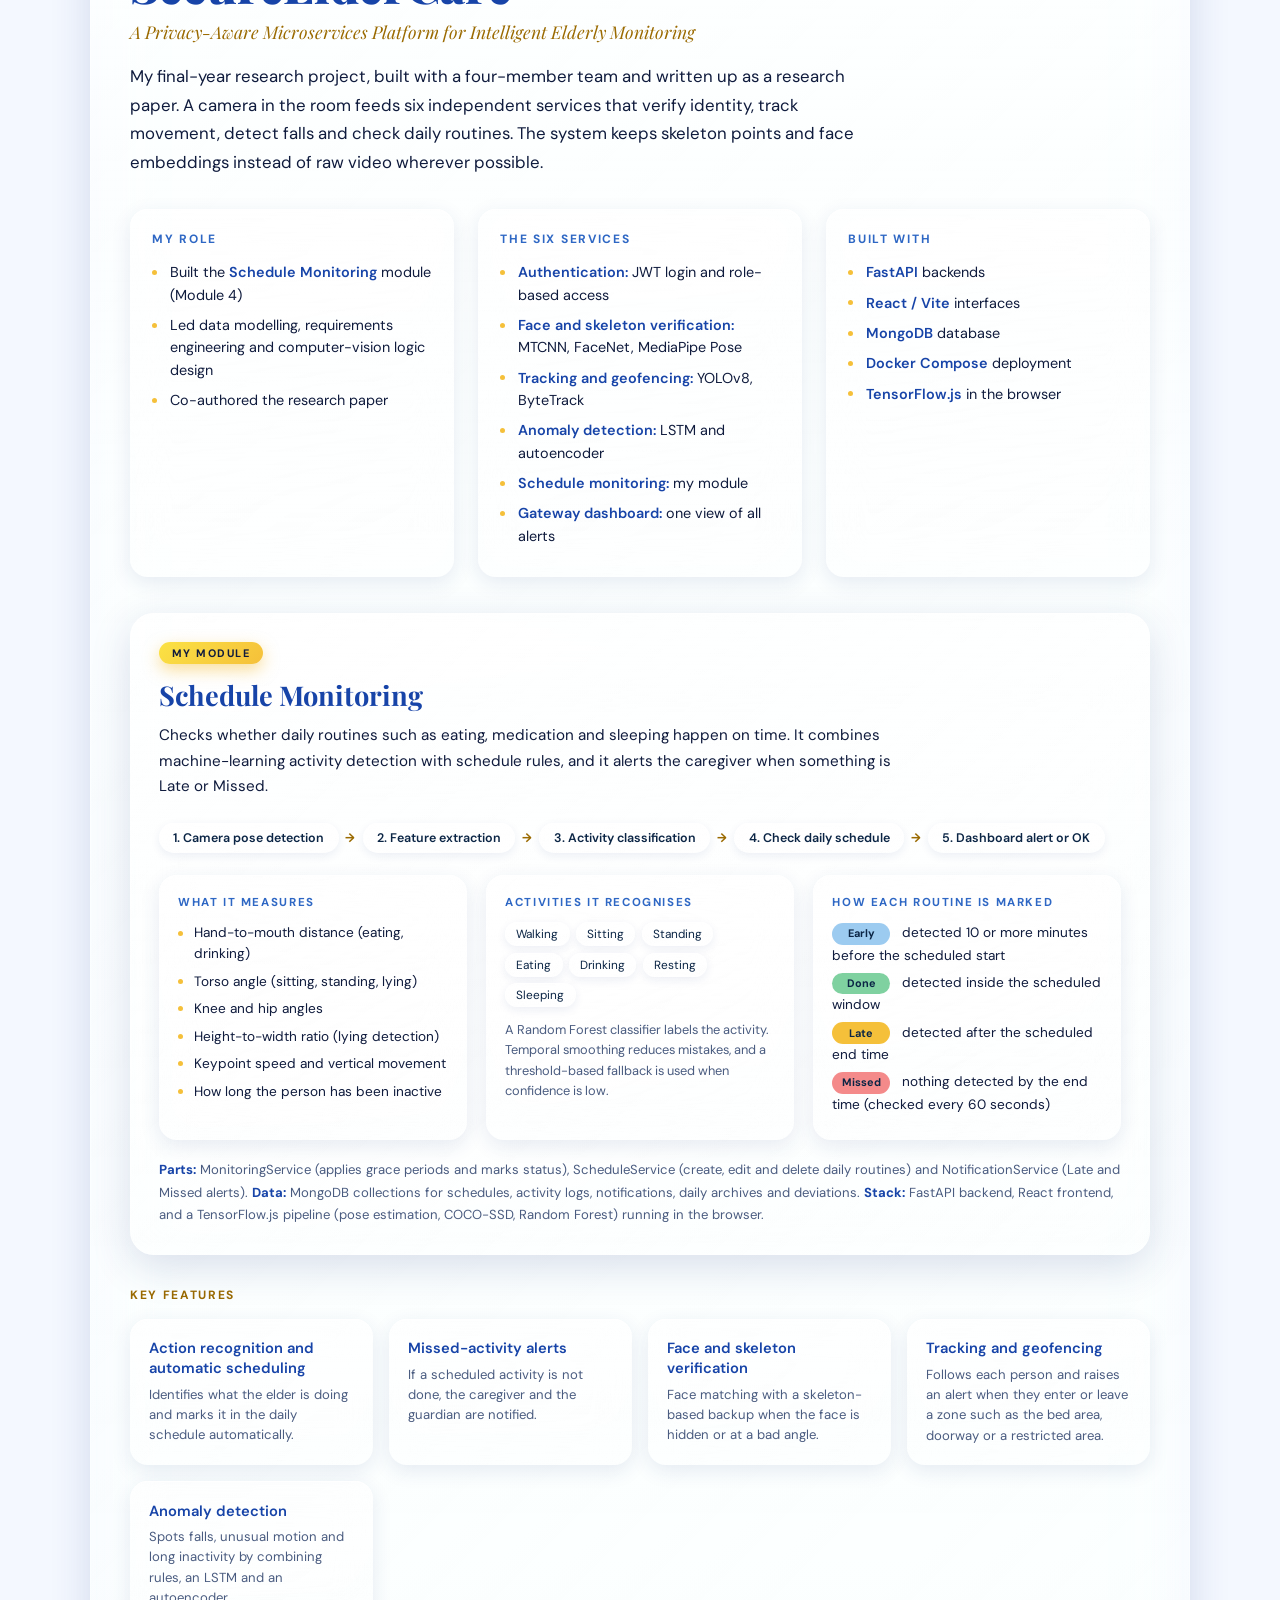
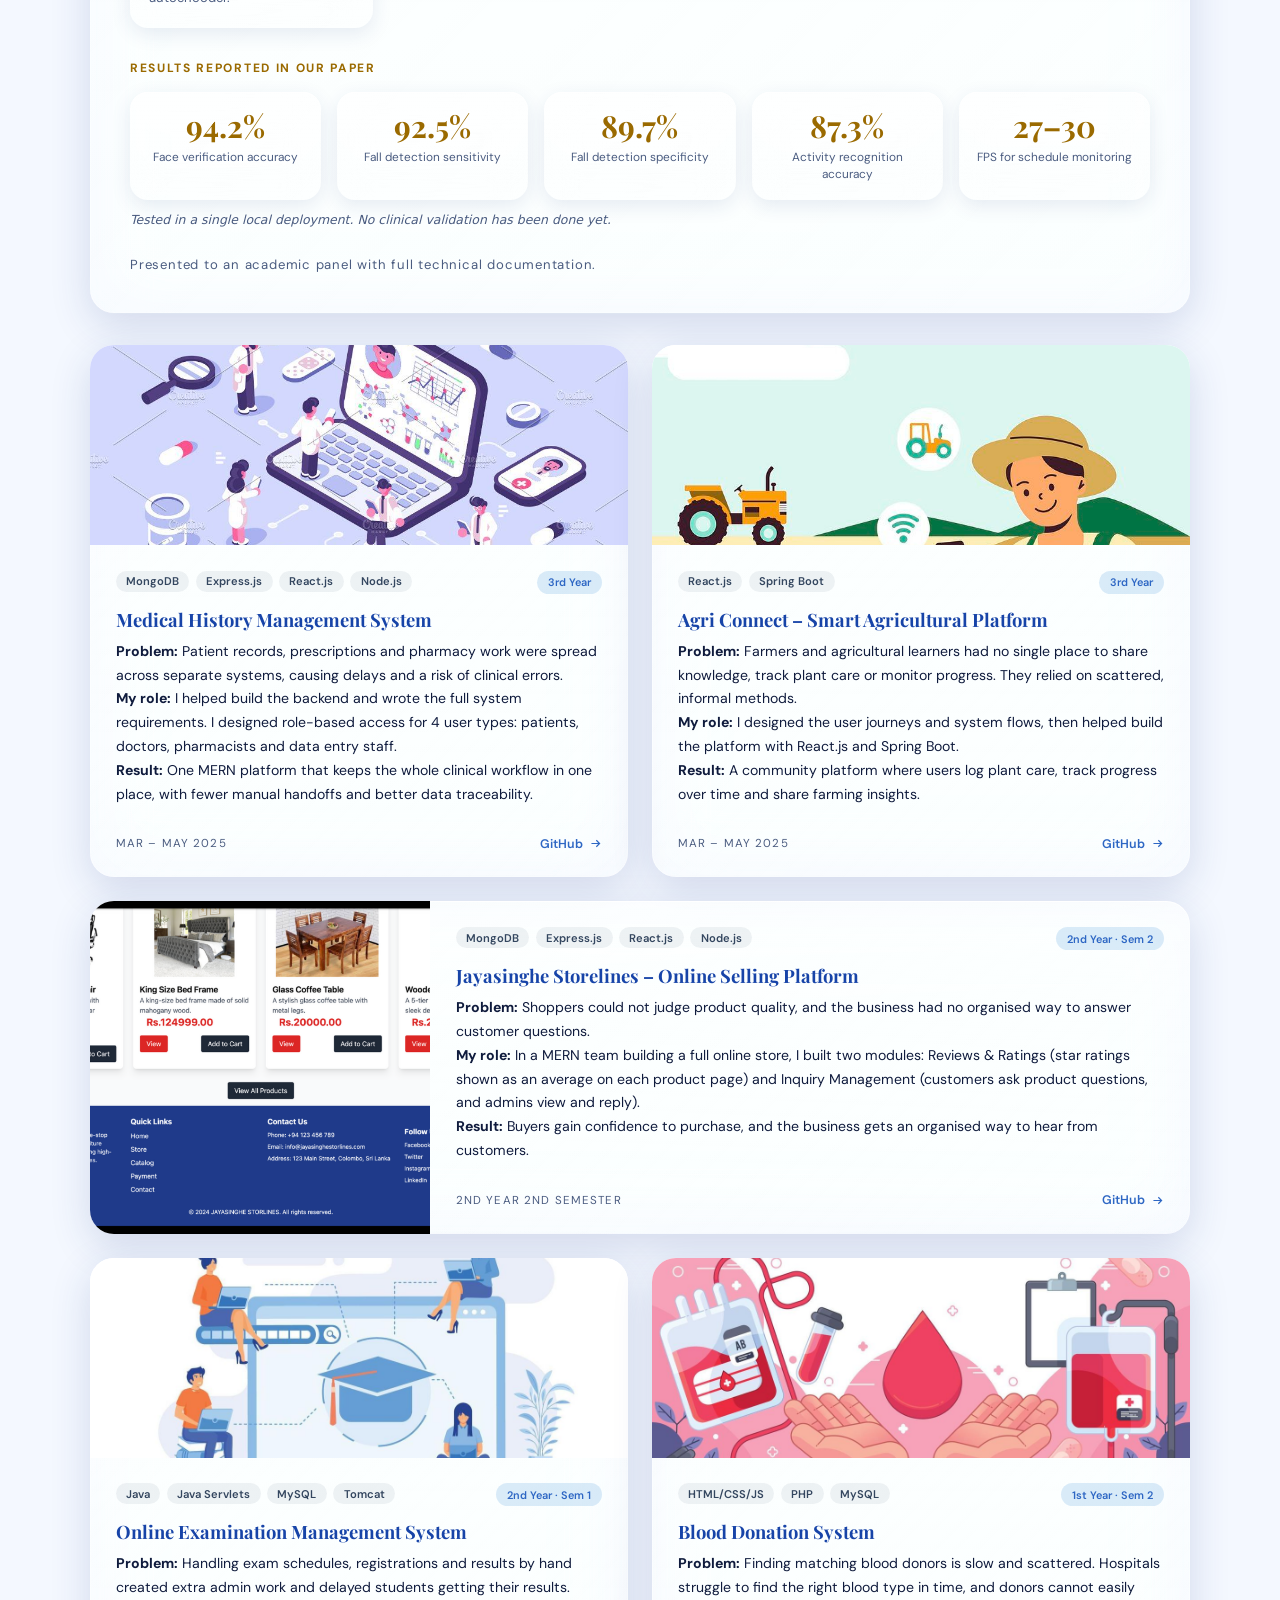
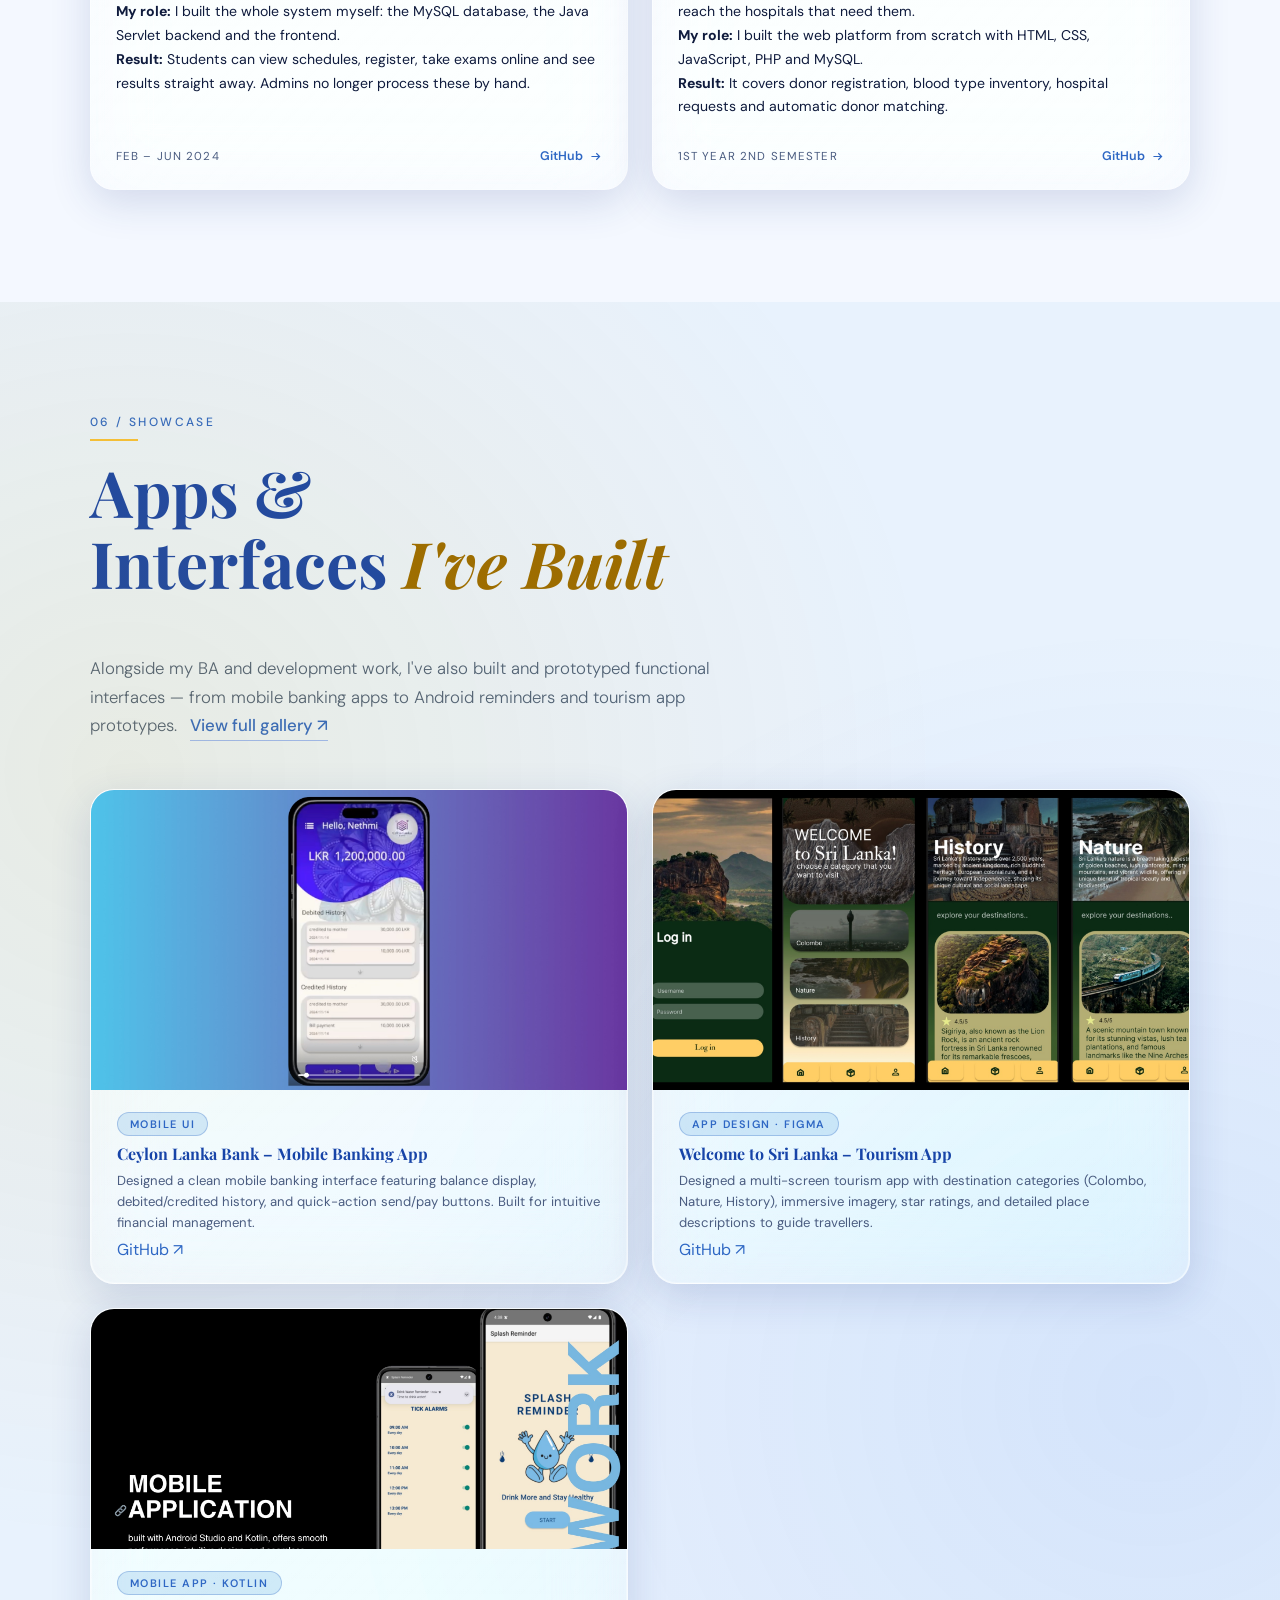
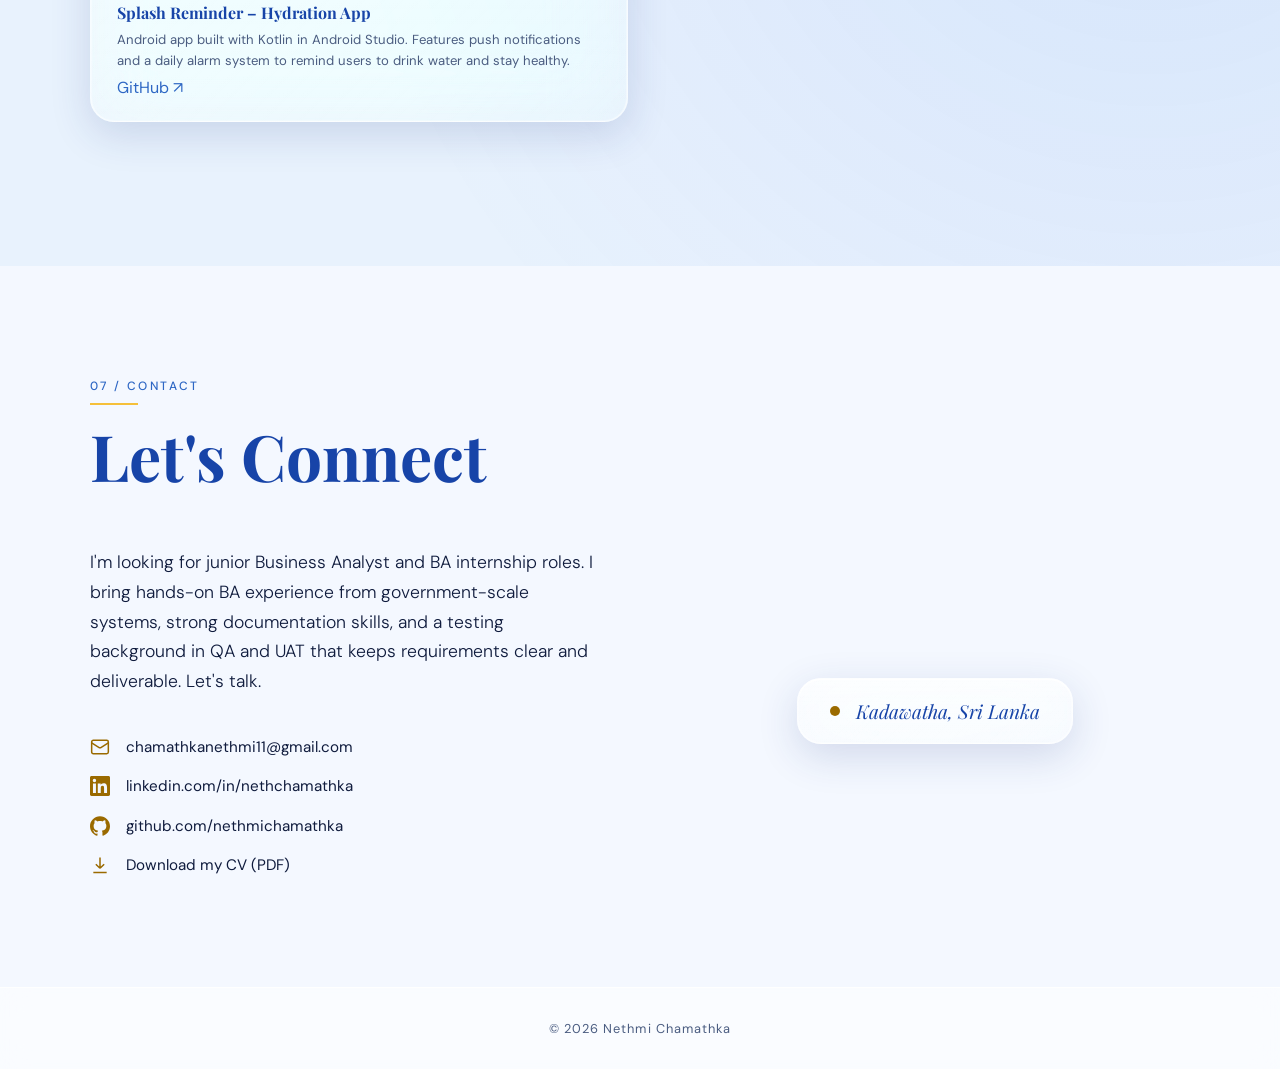
==== commit cd7e8d43: "Your commit message" ====
--- a/index.html
+++ b/index.html
@@ -3,7 +3,7 @@
 <head>
   <meta charset="UTF-8" />
   <meta name="viewport" content="width=device-width, initial-scale=1.0" />
-  <meta name="theme-color" content="#081C15" />
+  <meta name="theme-color" content="#F4F8FF" />
   <title>Nethmi Chamathka — Business Analyst</title>
   <link rel="preconnect" href="https://fonts.googleapis.com">
   <link rel="preconnect" href="https://fonts.gstatic.com" crossorigin>
@@ -80,7 +80,7 @@
       </div>
       <div class="hero-right reveal delay-2">
         <div class="hero-img-wrap">
-          <img src="black.png" alt="Nethmi Chamathka" class="hero-photo" />
+          <img src="profile7.png" alt="Nethmi Chamathka" class="hero-photo" />
           <div class="hero-img-accent"></div>
           <div class="hero-img-ring"></div>
         </div>
--- a/styles.css
+++ b/styles.css
@@ -6,26 +6,27 @@
 @import url('https://fonts.googleapis.com/css2?family=Playfair+Display:ital,wght@0,400;0,700;0,900;1,400&family=DM+Sans:wght@300;400;500;600&display=swap');
 
 :root {
-  --ink:        #081C15;
-  --paper:      #EBF2FA;
-  --cream:      #dbe7f3;
-  --gold:       #FBB02D;
-  --gold-2:     #038666;
-
-  /* Emerald Prestige palette (old variable names kept so nothing else breaks) */
-  --emerald:    #1B4322;
-  --teal:       #038666;
-  --pink:       #FBB02D;   /* main highlight = gold */
-  --pink-soft:  #fff1d4;
-  --blue:       #35c9a0;   /* light tint of teal, readable on dark */
-  --blue-soft:  #d9f3ea;
-  --pink-glow:  rgba(251,176,45,.18);
-  --blue-glow:  rgba(53,201,160,.18);
-
-  --muted:      #8fa89c;
+  /* Blue + dark yellow glass theme (old variable names kept so nothing else breaks) */
+  --ink:        #F4F8FF;   /* page background (light) */
+  --paper:      #0B2545;   /* main text = dark blue */
+  --cream:      #FFFFFF;
+  --gold:       #C99700;
+  --gold-2:     #2563EB;
+
+  --emerald:    #0B2545;   /* dark blue */
+  --teal:       #2563EB;   /* blue */
+  --pink:       #A67C00;   /* dark yellow (readable on light) */
+  --pink-soft:  #FFF4CC;
+  --blue:       #1D4ED8;   /* strong blue */
+  --blue-soft:  #DCEBFF;   /* light blue */
+  --pink-glow:  rgba(201,151,0,.16);
+  --blue-glow:  rgba(37,99,235,.12);
+  --gold-fill:  #E0A800;
+
+  --muted:      #4B5F7A;
   --white:      #ffffff;
-  --card-bg:    #0e2a20;
-  --card-border:#1B4322;
+  --card-bg:    rgba(255,255,255,.50);
+  --card-border:rgba(11,37,69,.13);
 
   --serif: 'Playfair Display', Georgia, serif;
   --sans:  'DM Sans', system-ui, sans-serif;
@@ -70,7 +71,7 @@
   transition:background .4s var(--ease), backdrop-filter .4s;
 }
 #navbar.scrolled {
-  background:rgba(8,28,21,.93);
+  background:rgba(11,37,69,.93);
   -webkit-backdrop-filter:blur(16px);
   backdrop-filter:blur(16px);
   border-bottom:1px solid rgba(251,176,45,.12);
@@ -132,7 +133,7 @@
 #hero::after {
   content:''; position:absolute;
   bottom:-10%; right:-5%; width:50%; height:70%;
-  background:radial-gradient(ellipse, rgba(53,201,160,.06) 0%, transparent 65%);
+  background:radial-gradient(ellipse, rgba(37,99,235,.06) 0%, transparent 65%);
   pointer-events:none;
 }
 
@@ -161,8 +162,8 @@
 
 .btn-primary {
   display:inline-block;
-  background:linear-gradient(135deg, var(--pink), #f39a0a);
-  color:var(--ink); font-size:.85rem; font-weight:600;
+  background:linear-gradient(135deg, var(--pink), #C99700);
+  color:#0B2545; font-size:.85rem; font-weight:600;
   letter-spacing:.08em; text-transform:uppercase;
   padding:.9rem 2rem; border-radius:2rem;
   transition:transform .3s, box-shadow .3s;
@@ -172,7 +173,7 @@
   box-shadow:0 12px 30px rgba(251,176,45,.35);
 }
 .btn-ghost {
-  display:inline-block; border:1px solid rgba(53,201,160,.45);
+  display:inline-block; border:1px solid rgba(37,99,235,.45);
   color:var(--paper); font-size:.85rem; font-weight:500;
   letter-spacing:.08em; text-transform:uppercase;
   padding:.9rem 2rem; border-radius:2rem;
@@ -183,7 +184,7 @@
 .hero-socials { display:flex; gap:1rem; }
 .hero-socials a {
   width:42px; height:42px; display:flex; align-items:center; justify-content:center;
-  border:1px solid rgba(235,242,250,.12); border-radius:50%;
+  border:1px solid rgba(11,37,69,.12); border-radius:50%;
   color:var(--muted); transition:border-color .3s, color .3s, transform .3s;
 }
 .hero-socials a svg { width:18px; height:18px; }
@@ -223,7 +224,7 @@
 @keyframes scrollPulse { 0%,100%{transform:scaleY(1);opacity:.4} 50%{transform:scaleY(0.6);opacity:.1} }
 
 /* ── ABOUT ── */
-#about { background:var(--paper); color:var(--ink); position:relative; overflow:hidden; }
+#about { background:var(--paper); color:#0B2545; position:relative; overflow:hidden; }
 #about::before {
   content:''; position:absolute; top:-100px; right:-100px;
   width:400px; height:400px;
@@ -232,9 +233,9 @@
 }
 .about-grid { display:grid; grid-template-columns:1fr 2fr; gap:5rem; align-items:start; }
 .about-left .section-label { color:var(--pink); }
-.about-left .section-title { color:var(--ink); margin-bottom:0; font-size:clamp(2rem,4vw,3rem); }
+.about-left .section-title { color:#0B2545; margin-bottom:0; font-size:clamp(2rem,4vw,3rem); }
 .about-body { font-size:1.05rem; line-height:1.8; color:#444; margin-bottom:1.5rem; font-weight:300; }
-.about-stats { display:grid; grid-template-columns:repeat(3,1fr); gap:1.5rem; margin-top:3rem; padding-top:3rem; border-top:1px solid #cfdceb; }
+.about-stats { display:grid; grid-template-columns:repeat(3,1fr); gap:1.5rem; margin-top:3rem; padding-top:3rem; border-top:1px solid #D5E2F5; }
 .stat { display:flex; flex-direction:column; gap:.4rem; }
 .stat-n { font-family:var(--serif); font-size:2.8rem; font-weight:700; color:var(--pink); line-height:1; }
 .stat-l { font-size:.8rem; color:#888; line-height:1.4; }
@@ -258,7 +259,7 @@
   color:var(--pink); padding:.35rem .9rem; border-radius:2rem; font-weight:500;
 }
 .exp-list { padding-left:0; }
-.exp-list li { font-size:.95rem; color:rgba(235,242,250,.75); line-height:1.7; margin-bottom:.8rem; padding-left:1.4rem; position:relative; }
+.exp-list li { font-size:.95rem; color:rgba(11,37,69,.75); line-height:1.7; margin-bottom:.8rem; padding-left:1.4rem; position:relative; }
 .exp-list li::before { content:''; position:absolute; left:0; top:.65em; width:5px; height:5px; border-radius:50%; background:var(--pink); }
 .exp-list li strong { color:var(--paper); font-weight:600; }
 
@@ -288,13 +289,13 @@
 /* Education */
 .edu-section { margin-top:1rem; }
 .edu-grid { display:grid; grid-template-columns:1fr 1fr; gap:1.5rem; }
-.edu-card { background:var(--card-bg); border:1px solid var(--card-border); border-radius:10px; padding:1.8rem; border-bottom:2px solid rgba(53,201,160,.3); }
+.edu-card { background:var(--card-bg); border:1px solid var(--card-border); border-radius:10px; padding:1.8rem; border-bottom:2px solid rgba(37,99,235,.3); }
 .edu-year { font-size:.75rem; letter-spacing:.12em; text-transform:uppercase; color:var(--blue); display:block; margin-bottom:.75rem; }
 .edu-card h4 { font-family:var(--serif); font-size:1.05rem; font-weight:700; color:var(--paper); margin-bottom:.4rem; }
 .edu-card p { font-size:.88rem; color:var(--muted); }
 
 /* ── SKILLS ── */
-#skills { background:#0b241b; }
+#skills { background:#E6EEFB; }
 #skills .section-label { color:var(--blue); }
 #skills .section-title em { color:var(--blue); }
 .skills-columns { display:grid; grid-template-columns:repeat(2,1fr); gap:2.5rem; }
@@ -303,19 +304,19 @@
 .skill-chips { display:flex; flex-wrap:wrap; gap:.6rem; }
 .skill-chips span {
   font-size:.8rem; padding:.4rem .9rem; border-radius:2rem;
-  border:1px solid var(--card-border); color:rgba(235,242,250,.8);
+  border:1px solid var(--card-border); color:rgba(11,37,69,.8);
   transition:border-color .2s, color .2s, background .2s; cursor:default;
 }
 .skill-chips span:hover { border-color:var(--pink); color:var(--pink); background:var(--pink-glow); }
 .cert-list { display:flex; flex-direction:column; gap:.85rem; }
 .cert-item { display:flex; gap:.75rem; align-items:flex-start; }
 .cert-dot { flex-shrink:0; width:6px; height:6px; border-radius:50%; background:var(--blue); margin-top:.45em; }
-.cert-item span { font-size:.85rem; color:rgba(235,242,250,.75); line-height:1.5; }
+.cert-item span { font-size:.85rem; color:rgba(11,37,69,.75); line-height:1.5; }
 
 /* ── PROJECTS ── */
-#projects { background:var(--paper); color:var(--ink); }
+#projects { background:var(--paper); color:#0B2545; }
 #projects .section-label { color:var(--gold-2); }
-#projects .section-title { color:var(--ink); }
+#projects .section-title { color:#0B2545; }
 .projects-grid { display:grid; grid-template-columns:1fr 1fr; gap:1.5rem; }
 .proj-card {
   background:var(--cream); border-radius:16px; overflow:hidden;
@@ -347,7 +348,7 @@
   background:rgba(251,176,45,.18); color:#c0607a;
   font-weight:600; border:1px solid rgba(251,176,45,.3); white-space:nowrap;
 }
-.proj-body h3 { font-family:var(--serif); font-size:1.15rem; font-weight:700; color:var(--ink); margin-bottom:.5rem; }
+.proj-body h3 { font-family:var(--serif); font-size:1.15rem; font-weight:700; color:#0B2545; margin-bottom:.5rem; }
 .proj-body p { font-size:.88rem; color:#555; line-height:1.7; flex:1; }
 .proj-footer { display:flex; justify-content:space-between; align-items:center; margin-top:1rem; padding-top:.8rem; border-top:1px solid rgba(0,0,0,.06); }
 .proj-date-label { font-size:.72rem; color:#999; letter-spacing:.1em; text-transform:uppercase; }
@@ -365,7 +366,7 @@
   content:''; position:absolute; top:0; left:0; right:0; bottom:0;
   background:
     radial-gradient(ellipse at 10% 30%, rgba(251,176,45,.05) 0%, transparent 50%),
-    radial-gradient(ellipse at 90% 70%, rgba(53,201,160,.05) 0%, transparent 50%);
+    radial-gradient(ellipse at 90% 70%, rgba(37,99,235,.05) 0%, transparent 50%);
   pointer-events:none;
 }
 #uiux .section-label { color:var(--pink); }
@@ -389,7 +390,7 @@
 }
 .uiux-card:hover { transform:translateY(-6px); box-shadow:0 20px 50px rgba(251,176,45,.1); border-color:rgba(251,176,45,.3); }
 .uiux-img-wrap {
-  width:100%; height:240px; overflow:hidden; flex-shrink:0; background:#0b241b;
+  width:100%; height:240px; overflow:hidden; flex-shrink:0; background:#E6EEFB;
 }
 .uiux-card-tall .uiux-img-wrap { height:300px; }
 .uiux-img-wrap img {
@@ -408,12 +409,12 @@
 .uiux-card-body p { font-size:.82rem; color:var(--muted); line-height:1.6; }
 
 /* ── CONTACT ── */
-#contact { background:#05130d; }
+#contact { background:#F4F8FF; }
 #contact .section-label { color:var(--pink); }
 .contact-grid { display:grid; grid-template-columns:1fr 1fr; gap:5rem; align-items:center; }
 .contact-body { font-size:1.1rem; color:var(--muted); line-height:1.7; margin-bottom:2.5rem; font-weight:300; }
 .contact-links { display:flex; flex-direction:column; gap:1.2rem; }
-.contact-link { display:flex; align-items:center; gap:1rem; font-size:.95rem; color:rgba(235,242,250,.75); transition:color .2s; }
+.contact-link { display:flex; align-items:center; gap:1rem; font-size:.95rem; color:rgba(11,37,69,.75); transition:color .2s; }
 .contact-link svg { width:20px; height:20px; flex-shrink:0; color:var(--pink); }
 .contact-link:hover { color:var(--pink); }
 
@@ -433,7 +434,7 @@
 
 /* ── FOOTER ── */
 footer {
-  background:#040e0a; text-align:center; padding:2rem;
+  background:#EAF1FC; text-align:center; padding:2rem;
   font-size:.8rem; color:var(--muted); letter-spacing:.08em;
   border-top:1px solid var(--card-border);
 }
@@ -475,7 +476,7 @@
   .floating-badge { display:none; }
 }
 
-::selection { background:var(--pink); color:var(--ink); }
+::selection { background:var(--pink); color:#0B2545; }
 ::-webkit-scrollbar { width:5px; }
 ::-webkit-scrollbar-track { background:var(--ink); }
 ::-webkit-scrollbar-thumb { background:rgba(251,176,45,.3); border-radius:3px; }
@@ -490,10 +491,10 @@
 .sample-grid { display:grid; grid-template-columns:1fr 1fr; gap:1.5rem; }
 .sample-card { background:var(--card-bg); border:1px solid var(--card-border); border-radius:14px; padding:2rem; border-top:3px solid var(--blue); }
 .sample-card-wide { grid-column:1 / -1; }
-.sample-tag { display:inline-block; font-size:.68rem; letter-spacing:.14em; text-transform:uppercase; background:var(--blue-glow); color:var(--blue); border:1px solid rgba(53,201,160,.3); padding:.25rem .75rem; border-radius:2rem; font-weight:600; margin-bottom:1rem; }
+.sample-tag { display:inline-block; font-size:.68rem; letter-spacing:.14em; text-transform:uppercase; background:var(--blue-glow); color:var(--blue); border:1px solid rgba(37,99,235,.3); padding:.25rem .75rem; border-radius:2rem; font-weight:600; margin-bottom:1rem; }
 .sample-card h3 { font-family:var(--serif); font-size:1.2rem; color:var(--paper); margin-bottom:1rem; }
 .sample-sub { font-size:.72rem; letter-spacing:.12em; text-transform:uppercase; color:var(--pink); margin:1.2rem 0 .6rem; font-weight:600; }
-.story { font-size:.95rem; line-height:1.7; color:rgba(235,242,250,.8); }
+.story { font-size:.95rem; line-height:1.7; color:rgba(11,37,69,.8); }
 .story strong { color:var(--paper); }
 .ac-list li { font-size:.85rem; color:var(--muted); line-height:1.6; margin-bottom:.6rem; padding-left:1.1rem; position:relative; }
 .ac-list li::before { content:''; position:absolute; left:0; top:.6em; width:5px; height:5px; border-radius:50%; background:var(--blue); }
@@ -501,7 +502,7 @@
 .flow-cols { display:grid; grid-template-columns:1fr 1fr; gap:1.2rem; }
 .flow-cols .sample-sub { margin-top:0; }
 .flow { counter-reset:step; }
-.flow li { counter-increment:step; font-size:.82rem; color:rgba(235,242,250,.8); padding:.55rem .8rem .55rem 2.2rem; margin-bottom:.5rem; border-radius:8px; position:relative; border:1px solid var(--card-border); }
+.flow li { counter-increment:step; font-size:.82rem; color:rgba(11,37,69,.8); padding:.55rem .8rem .55rem 2.2rem; margin-bottom:.5rem; border-radius:8px; position:relative; border:1px solid var(--card-border); }
 .flow li::before { content:counter(step); position:absolute; left:.7rem; top:50%; transform:translateY(-50%); font-size:.72rem; font-weight:700; }
 .flow-old li { border-left:3px solid #6b6560; }
 .flow-old li::before { color:#9a948d; }
@@ -510,7 +511,7 @@
 .table-scroll { overflow-x:auto; }
 .sample-table { width:100%; border-collapse:collapse; font-size:.82rem; min-width:560px; }
 .sample-table th { text-align:left; font-size:.7rem; letter-spacing:.1em; text-transform:uppercase; color:var(--blue); padding:.7rem .8rem; border-bottom:1px solid var(--card-border); }
-.sample-table td { padding:.8rem; color:rgba(235,242,250,.78); border-bottom:1px solid #1B4322; vertical-align:top; }
+.sample-table td { padding:.8rem; color:rgba(11,37,69,.78); border-bottom:1px solid #C7D8F0; vertical-align:top; }
 .sample-table td:first-child { color:var(--paper); font-weight:600; white-space:nowrap; }
 .pill { font-size:.7rem; font-weight:700; padding:.2rem .65rem; border-radius:2rem; }
 .pill.pass { background:rgba(120,200,150,.15); color:#7fd1a0; }
@@ -518,7 +519,7 @@
 
 /* ── CAPSTONE CARD (no screenshot yet) ── */
 .proj-img-capstone { display:flex; align-items:center; justify-content:center; background:linear-gradient(135deg, var(--pink), var(--blue)); }
-.proj-img-capstone span { font-family:var(--serif); font-size:1.6rem; font-weight:900; color:var(--ink); text-align:center; line-height:1.15; }
+.proj-img-capstone span { font-family:var(--serif); font-size:1.6rem; font-weight:900; color:#0B2545; text-align:center; line-height:1.15; }
 
 /* ── CV BUTTON SPACING ── */
 .hero-cta { gap:.8rem; }
@@ -538,24 +539,24 @@
   border:1px solid rgba(251,176,45,.35);
   box-shadow:0 30px 80px rgba(0,0,0,.25);
 }
-.feature-img { position:relative; width:100%; height:clamp(260px, 38vw, 460px); overflow:hidden; background:#0b241b; }
+.feature-img { position:relative; width:100%; height:clamp(260px, 38vw, 460px); overflow:hidden; background:#E6EEFB; }
 .feature-img img { width:100%; height:100%; object-fit:cover; object-position:center; transition:transform .6s var(--ease); }
 .feature-card:hover .feature-img img { transform:scale(1.03); }
-.feature-img::after { content:''; position:absolute; inset:0; background:linear-gradient(to top, rgba(8,28,21,.85), transparent 45%); pointer-events:none; }
+.feature-img::after { content:''; position:absolute; inset:0; background:linear-gradient(to top, rgba(11,37,69,.85), transparent 45%); pointer-events:none; }
 .feature-ribbon {
   position:absolute; top:1.2rem; left:1.2rem; z-index:2;
-  background:linear-gradient(135deg, var(--pink), #f39a0a); color:var(--ink);
+  background:linear-gradient(135deg, var(--pink), #C99700); color:#0B2545;
   font-size:.72rem; font-weight:700; letter-spacing:.12em; text-transform:uppercase;
   padding:.45rem 1rem; border-radius:2rem;
 }
 .feature-body { padding:2.5rem; }
 .feature-body h3 { font-family:var(--serif); font-size:clamp(2rem,4vw,3rem); font-weight:900; color:var(--paper); line-height:1.1; }
 .feature-sub { font-family:var(--serif); font-style:italic; font-size:1.1rem; color:var(--pink); margin:.6rem 0 1.2rem; }
-.feature-lead { font-size:1.05rem; line-height:1.7; color:rgba(235,242,250,.8); max-width:760px; margin-bottom:2rem; }
+.feature-lead { font-size:1.05rem; line-height:1.7; color:rgba(11,37,69,.8); max-width:760px; margin-bottom:2rem; }
 .feature-cols { display:grid; grid-template-columns:repeat(3,1fr); gap:1.5rem; }
 .feature-cols > div { background:var(--card-bg); border:1px solid var(--card-border); border-top:3px solid var(--blue); border-radius:12px; padding:1.4rem; }
 .feature-cols h4 { font-size:.75rem; letter-spacing:.14em; text-transform:uppercase; color:var(--blue); margin-bottom:.9rem; }
-.feature-cols li { font-size:.9rem; line-height:1.55; color:rgba(235,242,250,.78); padding-left:1.1rem; position:relative; margin-bottom:.5rem; }
+.feature-cols li { font-size:.9rem; line-height:1.55; color:rgba(11,37,69,.78); padding-left:1.1rem; position:relative; margin-bottom:.5rem; }
 .feature-cols li::before { content:''; position:absolute; left:0; top:.6em; width:5px; height:5px; border-radius:50%; background:var(--pink); }
 .feature-cols b { color:var(--paper); font-weight:600; }
 .feature-foot { margin-top:1.8rem; font-size:.82rem; letter-spacing:.06em; color:var(--muted); }
@@ -581,10 +582,10 @@
 /* =====================================================
    EMERALD PRESTIGE — light-section fixes + animations
 ===================================================== */
-::selection { background:var(--pink); color:var(--ink); }
+::selection { background:var(--pink); color:#0B2545; }
 ::-webkit-scrollbar-thumb { background:rgba(251,176,45,.4); }
 
-/* light sections: gold is too pale on #EBF2FA, so use teal / emerald */
+/* light sections: gold is too pale on #0B2545, so use teal / emerald */
 #about .section-label, .about-left .section-label, #projects .section-label { color:var(--teal); }
 .stat-n { color:var(--teal); }
 .about-body { color:#2b3a33; }
@@ -632,7 +633,7 @@
 .btn-primary, .btn-ghost, .hero-socials a { transition:transform .25s ease-out, box-shadow .3s, border-color .3s, color .3s; }
 
 /* ── marquee strip ── */
-.marquee { overflow:hidden; background:var(--pink); color:var(--ink); padding:.9rem 0; transform:rotate(-1.2deg); margin:-1.2rem -2vw 0; position:relative; z-index:5; box-shadow:0 10px 40px rgba(0,0,0,.35); }
+.marquee { overflow:hidden; background:var(--pink); color:#0B2545; padding:.9rem 0; transform:rotate(-1.2deg); margin:-1.2rem -2vw 0; position:relative; z-index:5; box-shadow:0 10px 40px rgba(0,0,0,.35); }
 .marquee-track { display:flex; width:max-content; animation:marquee 32s linear infinite; }
 .marquee:hover .marquee-track { animation-play-state:paused; }
 .marquee-track span { font-family:var(--serif); font-weight:700; font-size:1rem; letter-spacing:.08em; text-transform:uppercase; padding:0 1.6rem; white-space:nowrap; }
@@ -691,21 +692,21 @@
 /* =====================================================
    POINTER: the original two circles (dot + ring), made brighter
 ===================================================== */
-.cursor { background:var(--pink); box-shadow:0 0 0 1px rgba(8,28,21,.6); }
-.cursor-follower { border:1.5px solid #EBF2FA; }
+.cursor { background:var(--pink); box-shadow:0 0 0 1px rgba(11,37,69,.6); }
+.cursor-follower { border:1.5px solid #0B2545; }
 
 /* on the light About and Projects sections, switch to dark so it stays visible */
-body:has(#about:hover, #projects:hover) .cursor { background:#1B4322; box-shadow:0 0 0 1px rgba(255,255,255,.7); }
-body:has(#about:hover, #projects:hover) .cursor-follower { border-color:#1B4322; }
+body:has(#about:hover, #projects:hover) .cursor { background:#C7D8F0; box-shadow:0 0 0 1px rgba(255,255,255,.7); }
+body:has(#about:hover, #projects:hover) .cursor-follower { border-color:#C7D8F0; }
 
 
 /* ── POINTER: native arrow stays until the custom one is really working ── */
 body.cursor-on, body.cursor-on * { cursor:none !important; }
 body:not(.cursor-on) .cursor, body:not(.cursor-on) .cursor-follower { display:none; }
-.cursor { width:10px; height:10px; background:var(--pink); box-shadow:0 0 0 2px rgba(8,28,21,.85), 0 0 0 3px rgba(255,255,255,.9); }
-.cursor-follower { width:36px; height:36px; border:2px solid #EBF2FA; opacity:.9; box-shadow:0 0 0 1px rgba(8,28,21,.6); }
-body.cursor-on:has(#about:hover, #projects:hover) .cursor { background:#1B4322; }
-body.cursor-on:has(#about:hover, #projects:hover) .cursor-follower { border-color:#1B4322; }
+.cursor { width:10px; height:10px; background:var(--pink); box-shadow:0 0 0 2px rgba(11,37,69,.85), 0 0 0 3px rgba(255,255,255,.9); }
+.cursor-follower { width:36px; height:36px; border:2px solid #0B2545; opacity:.9; box-shadow:0 0 0 1px rgba(11,37,69,.6); }
+body.cursor-on:has(#about:hover, #projects:hover) .cursor { background:#C7D8F0; }
+body.cursor-on:has(#about:hover, #projects:hover) .cursor-follower { border-color:#C7D8F0; }
 
 /* ── new hero portrait: keep the face in frame ── */
 .hero-photo { object-position:50% 12%; }
@@ -785,10 +786,10 @@
 /* =====================================================
    SecureElderCare — my module, key features and results
 ===================================================== */
-.feature-module { margin-top:2.2rem; padding:1.8rem; border-radius:16px; background:linear-gradient(160deg, rgba(3,134,102,.18), rgba(27,67,34,.35)); border:1px solid rgba(53,201,160,.35); }
-.module-tag { display:inline-block; font-size:.68rem; letter-spacing:.14em; text-transform:uppercase; font-weight:700; background:var(--pink); color:var(--ink); padding:.25rem .8rem; border-radius:2rem; margin-bottom:.8rem; }
+.feature-module { margin-top:2.2rem; padding:1.8rem; border-radius:16px; background:linear-gradient(160deg, rgba(3,134,102,.18), rgba(27,67,34,.35)); border:1px solid rgba(37,99,235,.35); }
+.module-tag { display:inline-block; font-size:.68rem; letter-spacing:.14em; text-transform:uppercase; font-weight:700; background:var(--pink); color:#0B2545; padding:.25rem .8rem; border-radius:2rem; margin-bottom:.8rem; }
 .module-title { font-family:var(--serif); font-size:1.7rem; color:var(--paper); margin-bottom:.6rem; }
-.module-intro { font-size:.95rem; line-height:1.7; color:rgba(235,242,250,.82); max-width:760px; }
+.module-intro { font-size:.95rem; line-height:1.7; color:rgba(11,37,69,.82); max-width:760px; }
 .flow-steps { display:flex; flex-wrap:wrap; gap:.5rem; margin:1.4rem 0; }
 .flow-steps span { font-size:.78rem; font-weight:600; padding:.45rem .9rem; border-radius:2rem; background:var(--card-bg); border:1px solid var(--card-border); color:var(--paper); position:relative; }
 .flow-steps span:not(:last-child)::after { content:'→'; position:absolute; right:-1.05rem; top:50%; transform:translateY(-50%); color:var(--pink); font-weight:700; }
@@ -796,14 +797,14 @@
 .module-grid { display:grid; grid-template-columns:repeat(3,1fr); gap:1.2rem; }
 .module-grid > div { background:var(--card-bg); border:1px solid var(--card-border); border-radius:12px; padding:1.2rem; }
 .module-grid h5 { font-size:.72rem; letter-spacing:.14em; text-transform:uppercase; color:var(--blue); margin-bottom:.8rem; }
-.module-grid li { font-size:.85rem; line-height:1.55; color:rgba(235,242,250,.78); padding-left:1rem; position:relative; margin-bottom:.4rem; }
+.module-grid li { font-size:.85rem; line-height:1.55; color:rgba(11,37,69,.78); padding-left:1rem; position:relative; margin-bottom:.4rem; }
 .module-grid li::before { content:''; position:absolute; left:0; top:.6em; width:5px; height:5px; border-radius:50%; background:var(--pink); }
 .chip-line { display:flex; flex-wrap:wrap; gap:.4rem; margin-bottom:.8rem; }
 .chip-line span { font-size:.74rem; padding:.25rem .7rem; border-radius:2rem; border:1px solid var(--card-border); color:var(--paper); }
 .module-note { font-size:.8rem; line-height:1.6; color:var(--muted); }
 .status-list li { padding-left:0 !important; }
 .status-list li::before { display:none; }
-.st { display:inline-block; min-width:58px; text-align:center; font-size:.68rem; font-weight:700; padding:.15rem .55rem; border-radius:2rem; margin-right:.5rem; color:var(--ink); }
+.st { display:inline-block; min-width:58px; text-align:center; font-size:.68rem; font-weight:700; padding:.15rem .55rem; border-radius:2rem; margin-right:.5rem; color:#0B2545; }
 .st-early { background:#8fd3ff; } .st-done { background:#7fd1a0; } .st-late { background:var(--pink); } .st-missed { background:#f48a8a; }
 .module-tech { margin-top:1.2rem; font-size:.82rem; line-height:1.7; color:var(--muted); }
 .module-tech b { color:var(--paper); }
@@ -818,4 +819,395 @@
   .feature-module { padding:1.2rem; }
   .flow-steps span:not(:last-child)::after { display:none; }
   .flow-steps span:not(:last-child) { margin-right:0; }
-}+}
+
+
+/* =====================================================================
+   BLUE + DARK YELLOW GLASSMORPHISM THEME  (all backgrounds light)
+===================================================================== */
+html { background:#F4F8FF; }
+body { background:transparent; color:var(--paper); }
+body::before {
+  content:''; position:fixed; inset:0; z-index:-1; pointer-events:none;
+  background:
+    radial-gradient(900px 620px at 8% 4%,  rgba(59,130,246,.26), transparent 62%),
+    radial-gradient(760px 560px at 96% 18%, rgba(224,168,0,.22), transparent 62%),
+    radial-gradient(900px 700px at 15% 68%, rgba(147,197,253,.38), transparent 62%),
+    radial-gradient(760px 600px at 92% 92%, rgba(224,168,0,.18), transparent 62%),
+    linear-gradient(180deg, #F7FAFF, #EAF2FF);
+}
+
+/* every section sits on the shared light gradient */
+#hero, #about, #experience, #skills, #samples, #projects, #uiux, #contact { background:transparent; color:var(--paper); }
+#skills, #uiux { background:rgba(37,99,235,.045); }
+#samples { background:rgba(224,168,0,.05); }
+#about::before { background:radial-gradient(circle, rgba(224,168,0,.18), transparent 65%); }
+#uiux::before { background:radial-gradient(ellipse at 10% 30%, rgba(224,168,0,.10) 0%, transparent 50%), radial-gradient(ellipse at 90% 70%, rgba(37,99,235,.10) 0%, transparent 50%); }
+#hero::before { background:radial-gradient(ellipse, rgba(224,168,0,.14) 0%, transparent 65%); }
+#hero::after  { background:radial-gradient(ellipse, rgba(37,99,235,.14) 0%, transparent 65%); }
+.hero-bg-text { color:rgba(37,99,235,.06); }
+.section-title, #projects .section-title, .about-left .section-title { color:var(--paper); }
+.section-title em, #skills .section-title em { color:var(--pink); }
+.section-label, #about .section-label, .about-left .section-label, #projects .section-label, #skills .section-label, #uiux .section-label, #contact .section-label { color:var(--teal); }
+.section-label::after { background:var(--gold-fill); }
+.about-body { color:#2a3b55; }
+.proj-body p { color:#33465f; }
+.stat-n { color:var(--teal); }
+.stat-l { color:var(--muted); }
+.about-stats { border-top-color:rgba(11,37,69,.12); }
+
+/* ---------- GLASS ---------- */
+.exp-card, .lead-card, .edu-card, .skill-group, .proj-card, .uiux-card, .sample-card,
+.floating-badge, .location-box, .feature-card, .feature-module {
+  background:rgba(255,255,255,.46);
+  -webkit-backdrop-filter:blur(18px) saturate(165%);
+  backdrop-filter:blur(18px) saturate(165%);
+  border:1px solid rgba(255,255,255,.75);
+  box-shadow:0 10px 36px rgba(31,60,120,.13), inset 0 1px 0 rgba(255,255,255,.9);
+}
+.feature-cols > div, .module-grid > div, .feature-feats > div, .results-strip > div,
+.flow-steps span, .flow li, .chip-line span, .skill-chips span {
+  background:rgba(255,255,255,.55);
+  border:1px solid rgba(255,255,255,.8);
+  box-shadow:0 4px 14px rgba(31,60,120,.07), inset 0 1px 0 rgba(255,255,255,.9);
+}
+.skill-chips span { color:var(--paper); }
+.proj-card { background:rgba(255,255,255,.5); }
+.exp-card { border-top:3px solid var(--gold-fill); }
+.lead-card { border-left:3px solid var(--teal); }
+.edu-card { border-bottom:2px solid rgba(37,99,235,.35); }
+.feature-cols > div { border-top:3px solid var(--teal); }
+.feature-feats > div { border-left:3px solid var(--gold-fill); }
+.feature-module { background:rgba(220,235,255,.55); border:1px solid rgba(37,99,235,.28); }
+.proj-card:hover, .uiux-card:hover, .sample-card:hover, .lead-card:hover { box-shadow:0 18px 50px rgba(31,60,120,.2), inset 0 1px 0 rgba(255,255,255,.95); }
+.uiux-card:hover { border-color:rgba(201,151,0,.5); }
+
+/* featured capstone: light glass with a slowly rotating gradient edge */
+.feature-card { position:relative; animation:none; border:1px solid rgba(255,255,255,.85); color:var(--paper); }
+.feature-card::before {
+  content:''; position:absolute; inset:0; border-radius:inherit; padding:2px; pointer-events:none; z-index:3;
+  background:conic-gradient(from var(--a), #E0A800, #2563EB, #0B2545, #E0A800);
+  -webkit-mask:linear-gradient(#000 0 0) content-box, linear-gradient(#000 0 0);
+  -webkit-mask-composite:xor; mask-composite:exclude;
+  animation:spinBorder 7s linear infinite;
+}
+.feature-body h3, .module-title, .feature-cols b, .feature-feats b, .module-tech b, .module-grid li b { color:var(--paper); }
+.feature-lead { color:#2a3b55; }
+.feature-cols li, .module-grid li, .module-intro { color:#2a3b55; }
+.feature-cols h4, .module-grid h5 { color:var(--teal); }
+.feature-sub, .feature-h { color:var(--pink); }
+.feature-feats span, .results-strip span, .results-note, .module-note, .module-tech, .feature-foot { color:var(--muted); }
+.results-strip strong { color:var(--pink); }
+.feature-img { background:#DCEBFF; }
+.feature-img::after { background:linear-gradient(to top, rgba(11,37,69,.40), transparent 50%); }
+.module-tag, .feature-ribbon { background:linear-gradient(135deg, #E0A800, #C99700); color:#0B2545; }
+.st-late { background:#E0A800; }
+
+/* ---------- navigation ---------- */
+#navbar.scrolled { background:rgba(255,255,255,.55); -webkit-backdrop-filter:blur(20px) saturate(170%); backdrop-filter:blur(20px) saturate(170%); border-bottom:1px solid rgba(255,255,255,.8); box-shadow:0 6px 24px rgba(31,60,120,.08); }
+.nav-links a { color:var(--paper); opacity:.8; }
+.nav-links a:hover { color:var(--pink); }
+.nav-logo { color:var(--pink); }
+.mobile-menu { background:rgba(244,248,255,.94); -webkit-backdrop-filter:blur(22px); backdrop-filter:blur(22px); }
+.mobile-menu a { color:var(--paper); }
+.hamburger span { background:var(--paper); }
+
+/* ---------- buttons ---------- */
+.btn-primary { background:linear-gradient(135deg, #E0A800, #C99700); color:#0B2545; box-shadow:0 8px 24px rgba(201,151,0,.35); }
+.btn-primary:hover { box-shadow:0 14px 34px rgba(201,151,0,.5); }
+.btn-ghost { color:var(--paper); border:1px solid rgba(37,99,235,.45); background:rgba(255,255,255,.45); -webkit-backdrop-filter:blur(10px); backdrop-filter:blur(10px); }
+.btn-ghost:hover { border-color:var(--teal); color:var(--teal); }
+.hero-socials a { color:var(--paper); border:1px solid rgba(11,37,69,.2); background:rgba(255,255,255,.5); -webkit-backdrop-filter:blur(10px); backdrop-filter:blur(10px); }
+.hero-socials a:hover { color:var(--teal); border-color:var(--teal); }
+
+/* ---------- hero extras ---------- */
+.hero-tag { color:var(--pink); border:1px solid rgba(201,151,0,.45); background:rgba(255,255,255,.55); -webkit-backdrop-filter:blur(10px); backdrop-filter:blur(10px); }
+.hero-sub { color:var(--muted); }
+.hero-photo { box-shadow:0 26px 70px rgba(31,60,120,.28); border:4px solid rgba(255,255,255,.8); }
+.hero-img-accent { border:2px solid var(--gold-fill); }
+.hero-img-ring { background:radial-gradient(ellipse at 50% 120%, rgba(37,99,235,.18), transparent 70%); }
+.aurora i { filter:blur(80px); }
+.aurora i:nth-child(1) { background:#60A5FA; opacity:.38; }
+.aurora i:nth-child(2) { background:#BFD7FF; opacity:.65; }
+.aurora i:nth-child(3) { background:#E0A800; opacity:.22; }
+.scroll-hint { color:var(--paper); }
+.loader { background:#F4F8FF; }
+.loader span { color:var(--pink); }
+@keyframes charGlow { 0%,100% { color:#A67C00; } 50% { color:#D4A017; } }
+
+/* ---------- marquee ---------- */
+.marquee { background:rgba(255,255,255,.6); -webkit-backdrop-filter:blur(16px); backdrop-filter:blur(16px); color:var(--paper); border-top:1px solid rgba(255,255,255,.9); border-bottom:1px solid rgba(37,99,235,.2); box-shadow:0 10px 30px rgba(31,60,120,.12); }
+.marquee-track span::after { color:var(--gold-fill); }
+
+/* ---------- misc components ---------- */
+.proj-year-badge { background:rgba(37,99,235,.10); color:var(--blue); border-color:rgba(37,99,235,.28); }
+.proj-link { color:var(--teal); }
+.proj-stack span { background:rgba(11,37,69,.06); color:#33465f; border-color:rgba(11,37,69,.12); }
+.proj-footer { border-top-color:rgba(11,37,69,.1); }
+.proj-date-label { color:var(--muted); }
+.exp-list li, .exp-card .exp-company { color:#2a3b55; }
+.exp-company { color:var(--pink) !important; }
+.exp-list li strong { color:var(--paper); }
+.exp-proj-tag { background:rgba(201,151,0,.12); border-color:rgba(201,151,0,.4); color:#7a5a00; }
+.lead-card p, .edu-card p, .uiux-card-body p, .cert-item span { color:var(--muted); }
+.lead-card h4, .edu-card h4, .uiux-card-body h4, .exp-role, .skill-group-title { color:var(--paper); }
+.skill-group-title { color:var(--blue); }
+.edu-year { color:var(--teal); }
+.uiux-badge, .sample-tag { background:rgba(37,99,235,.10); color:var(--blue); border-color:rgba(37,99,235,.3); }
+.uiux-img-wrap { background:#DCEBFF; }
+.uiux-canva-link, .uiux-github-link { color:var(--teal); border-bottom-color:rgba(37,99,235,.4); }
+.contact-body, .contact-link { color:#2a3b55; }
+.contact-link svg { color:var(--pink); }
+.contact-link:hover { color:var(--teal); }
+.location-box { color:var(--paper); }
+footer { background:rgba(255,255,255,.5); -webkit-backdrop-filter:blur(14px); backdrop-filter:blur(14px); color:var(--muted); border-top:1px solid rgba(255,255,255,.8); }
+.sample-table th { color:var(--blue); border-bottom:1px solid rgba(11,37,69,.15); }
+.sample-table td { color:#2a3b55; border-bottom:1px solid rgba(11,37,69,.08); }
+.sample-table td:first-child { color:var(--paper); }
+.pill.pass { background:rgba(22,163,74,.15); color:#166534; }
+.pill.fail { background:rgba(220,38,38,.12); color:#991b1b; }
+.flow-old li { border-left:3px solid #94A3B8; }
+.flow-new li { border-left:3px solid var(--gold-fill); }
+.flow-old li::before { color:#64748B; }
+.flow-new li::before { color:var(--pink); }
+.flow li, .ac-list li { color:#2a3b55; }
+.ac-list li::before, .feature-cols li::before, .module-grid li::before, .exp-list li::before { background:var(--gold-fill); }
+.story, .story strong { color:var(--paper); }
+.ac-list b { color:var(--paper); }
+.cert-dot { background:var(--teal); }
+::selection { background:#E0A800; color:#0B2545; }
+::-webkit-scrollbar-track { background:#EAF1FC; }
+::-webkit-scrollbar-thumb { background:rgba(37,99,235,.4); }
+#scrollProgress { background:linear-gradient(90deg, #2563EB, #E0A800); }
+
+/* ---------- pointer (visible on light glass) ---------- */
+.cursor { background:#C99700 !important; box-shadow:0 0 0 2px #fff, 0 0 0 3px rgba(11,37,69,.85) !important; }
+.cursor-follower { border:2px solid #0B2545 !important; box-shadow:0 0 0 1px rgba(255,255,255,.8) !important; }
+body.cursor-on:has(#about:hover, #projects:hover) .cursor { background:#C99700 !important; }
+body.cursor-on:has(#about:hover, #projects:hover) .cursor-follower { border-color:#0B2545 !important; }
+
+/* browsers without blur support get a more solid white card */
+@supports not ((backdrop-filter:blur(1px)) or (-webkit-backdrop-filter:blur(1px))) {
+  .exp-card, .lead-card, .edu-card, .skill-group, .proj-card, .uiux-card, .sample-card, .floating-badge, .location-box, .feature-card, .feature-module, #navbar.scrolled, footer { background:rgba(255,255,255,.9); }
+}
+/* lighter blur on phones to keep scrolling smooth */
+@media (max-width:900px) {
+  .exp-card, .lead-card, .edu-card, .skill-group, .proj-card, .uiux-card, .sample-card, .feature-card, .feature-module {
+    -webkit-backdrop-filter:blur(10px) saturate(150%); backdrop-filter:blur(10px) saturate(150%);
+  }
+}
+
+/* =====================================================================
+   FONT COLOURS — change a colour here and the whole site updates
+===================================================================== */
+:root {
+  --t-heading:#0F3D91;   /* titles and names: deep royal blue */
+  --t-body:#111827;      /* paragraphs: near-black for easy reading */
+  --t-muted:#475569;     /* small notes and captions: slate */
+  --t-accent:#9A6700;    /* highlights: dark yellow */
+  --t-label:#1D4ED8;     /* small labels, numbers, subtitles: bright blue */
+  --t-link:#2563EB;      /* links */
+}
+
+/* headings */
+.hero-name, .section-title, #projects .section-title, .about-left .section-title,
+.exp-role, .module-title, .feature-body h3, .proj-body h3, .lead-card h4, .edu-card h4,
+.uiux-card-body h4, .sample-card h3, .mobile-menu a, .location-box, .story strong,
+.exp-list li strong, .feature-cols b, .feature-feats b, .module-tech b, .ac-list b,
+.sample-table td:first-child { color:var(--t-heading) !important; }
+
+/* paragraphs and list text */
+.about-body, .exp-list li, .proj-body p, .feature-lead, .feature-cols li, .module-grid li,
+.module-intro, .contact-body, .contact-link, .ac-list li, .flow li, .story,
+.sample-table td, .nav-links a, .skill-chips span, .cert-item span { color:var(--t-body) !important; }
+
+/* small notes and captions */
+.hero-sub, .lead-card p, .edu-card p, .uiux-card-body p, .stat-l, .proj-date-label,
+.feature-feats span, .results-strip span, .results-note, .module-note, .module-tech,
+.feature-foot, footer, .scroll-hint, .sample-note { color:var(--t-muted) !important; }
+
+/* dark yellow highlights */
+.hero-name em, .hero-name em .char, .nav-logo, .exp-company, .feature-sub, .feature-h,
+.results-strip strong, .hero-tag, .badge-num, .loader span, .contact-link svg { color:var(--t-accent) !important; }
+@keyframes charGlow { 0%,100% { color:#9A6700; } 50% { color:#C99700; } }
+
+/* blue labels and numbers */
+.section-label, #about .section-label, .about-left .section-label, #projects .section-label,
+#skills .section-label, #uiux .section-label, #contact .section-label,
+.stat-n, .feature-cols h4, .module-grid h5, .edu-year, .skill-group-title,
+.sample-table th, .uiux-badge, .sample-tag, .proj-year-badge { color:var(--t-label) !important; }
+
+/* links */
+.proj-link, .uiux-canva-link, .uiux-github-link { color:var(--t-link) !important; }
+.nav-links a:hover, .contact-link:hover, .mobile-menu a:hover { color:var(--t-link) !important; }
+
+/* keep text on yellow buttons and tags dark so it stays readable */
+.btn-primary, .module-tag, .feature-ribbon { color:#111827 !important; }
+.btn-ghost { color:var(--t-heading) !important; }
+
+/* =====================================================================
+   GLASS v2 — brighter blue + yellow palette, stronger glassmorphism
+   palette: amber #F5C03A · yellow #FBE244 · sky #5BA3E0 · blue #2E67C4 · royal #1744A8
+===================================================================== */
+:root {
+  --amber:#F5C03A; --yellow:#FBE244; --sky:#5BA3E0; --blue-mid:#2E67C4; --royal:#1744A8;
+  --gold-fill:#F5C03A; --teal:#2E67C4; --blue:#1744A8; --pink:#9A6A00;
+  --t-heading:#1744A8; --t-body:#0F1B3D; --t-muted:#4A5C80;
+  --t-accent:#9A6A00; --t-label:#2E67C4; --t-link:#2E67C4;
+}
+
+/* colourful, slowly moving backdrop so the frosted glass has something to blur */
+body::before {
+  background:
+    radial-gradient(760px 560px at 6% 6%,   rgba(91,163,224,.55), transparent 62%),
+    radial-gradient(700px 520px at 96% 12%, rgba(245,192,58,.50), transparent 62%),
+    radial-gradient(820px 640px at 12% 62%, rgba(46,103,196,.28), transparent 62%),
+    radial-gradient(760px 560px at 94% 66%, rgba(251,226,68,.40), transparent 62%),
+    radial-gradient(700px 520px at 40% 100%, rgba(91,163,224,.42), transparent 62%),
+    linear-gradient(180deg, #F6FAFF, #E9F2FF);
+}
+body::after {
+  content:''; position:fixed; inset:-15%; z-index:-1; pointer-events:none;
+  background:
+    radial-gradient(300px 300px at 20% 30%, rgba(245,192,58,.45), transparent 70%),
+    radial-gradient(340px 340px at 78% 22%, rgba(91,163,224,.50), transparent 70%),
+    radial-gradient(280px 280px at 64% 76%, rgba(251,226,68,.38), transparent 70%),
+    radial-gradient(320px 320px at 18% 82%, rgba(23,68,168,.20), transparent 70%);
+  animation:orbDrift 26s ease-in-out infinite alternate;
+  will-change:transform;
+}
+@keyframes orbDrift { 0% { transform:translate(0,0) scale(1); } 50% { transform:translate(3%, -4%) scale(1.08); } 100% { transform:translate(-3%, 4%) scale(1.02); } }
+
+#skills, #uiux { background:rgba(91,163,224,.07); }
+#samples { background:rgba(245,192,58,.07); }
+
+/* stronger glass */
+.exp-card, .lead-card, .edu-card, .skill-group, .proj-card, .uiux-card, .sample-card,
+.floating-badge, .location-box, .feature-card, .feature-module {
+  background:linear-gradient(135deg, rgba(255,255,255,.62), rgba(255,255,255,.20));
+  -webkit-backdrop-filter:blur(26px) saturate(190%);
+  backdrop-filter:blur(26px) saturate(190%);
+  border:1px solid rgba(255,255,255,.85);
+  box-shadow:0 14px 44px rgba(23,68,168,.16), 0 2px 0 rgba(255,255,255,.7) inset, 0 -1px 0 rgba(255,255,255,.25) inset;
+}
+.feature-cols > div, .module-grid > div, .feature-feats > div, .results-strip > div,
+.flow-steps span, .flow li, .chip-line span, .skill-chips span {
+  background:linear-gradient(135deg, rgba(255,255,255,.65), rgba(255,255,255,.28));
+  -webkit-backdrop-filter:blur(10px); backdrop-filter:blur(10px);
+  border:1px solid rgba(255,255,255,.9);
+  box-shadow:0 6px 18px rgba(23,68,168,.10), 0 1px 0 rgba(255,255,255,.9) inset;
+}
+.feature-module { background:linear-gradient(135deg, rgba(91,163,224,.30), rgba(255,255,255,.28)); border:1px solid rgba(255,255,255,.85); }
+.exp-card { border-top:3px solid var(--amber); }
+.lead-card { border-left:3px solid var(--sky); }
+.edu-card { border-bottom:2px solid rgba(46,103,196,.4); }
+.feature-cols > div { border-top:3px solid var(--sky); }
+.feature-feats > div { border-left:3px solid var(--amber); }
+.proj-card:hover, .uiux-card:hover, .sample-card:hover, .lead-card:hover, .skill-group:hover {
+  box-shadow:0 22px 60px rgba(23,68,168,.26), 0 2px 0 rgba(255,255,255,.9) inset;
+}
+
+/* glass navigation bar */
+#navbar.scrolled { background:linear-gradient(135deg, rgba(255,255,255,.62), rgba(255,255,255,.32)); -webkit-backdrop-filter:blur(26px) saturate(190%); backdrop-filter:blur(26px) saturate(190%); border-bottom:1px solid rgba(255,255,255,.85); box-shadow:0 8px 30px rgba(23,68,168,.14); }
+.mobile-menu { background:linear-gradient(160deg, rgba(220,235,255,.92), rgba(255,244,204,.88)); }
+
+/* buttons in the palette */
+.btn-primary { background:linear-gradient(135deg, #FBE244, #F5C03A); color:#0F1B3D !important; box-shadow:0 10px 28px rgba(245,192,58,.55), 0 1px 0 rgba(255,255,255,.8) inset; }
+.btn-primary:hover { box-shadow:0 16px 38px rgba(245,192,58,.7); }
+.btn-ghost, .hero-socials a, .hero-tag { background:linear-gradient(135deg, rgba(255,255,255,.65), rgba(255,255,255,.28)); -webkit-backdrop-filter:blur(14px); backdrop-filter:blur(14px); border:1px solid rgba(255,255,255,.9); box-shadow:0 6px 18px rgba(23,68,168,.12); }
+.btn-ghost:hover { border-color:var(--blue-mid); }
+.module-tag, .feature-ribbon { background:linear-gradient(135deg, #FBE244, #F5C03A); color:#0F1B3D !important; box-shadow:0 6px 16px rgba(245,192,58,.5); }
+.st-late { background:#F5C03A; } .st-early { background:#9CCBF0; }
+
+/* hero photo: profile7 inside a floating glass frame */
+.hero-img-wrap { padding:12px; border-radius:30px; background:linear-gradient(135deg, rgba(255,255,255,.7), rgba(255,255,255,.25)); -webkit-backdrop-filter:blur(20px) saturate(180%); backdrop-filter:blur(20px) saturate(180%); border:1px solid rgba(255,255,255,.9); box-shadow:0 30px 80px rgba(23,68,168,.28), 0 2px 0 rgba(255,255,255,.9) inset; }
+.hero-photo { border:none; border-radius:20px; object-position:50% 0%; box-shadow:0 14px 34px rgba(23,68,168,.25); }
+.hero-img-accent { border:2px solid var(--amber); border-radius:30px; inset:24px -22px -22px 24px; }
+.hero-img-ring { background:radial-gradient(ellipse at 50% 120%, rgba(91,163,224,.45), transparent 70%); }
+
+/* glowing backdrop blobs in the hero use the palette */
+.aurora i:nth-child(1) { background:#5BA3E0; opacity:.55; }
+.aurora i:nth-child(2) { background:#F5C03A; opacity:.45; }
+.aurora i:nth-child(3) { background:#FBE244; opacity:.45; }
+
+/* small touches */
+.marquee { background:linear-gradient(135deg, rgba(255,255,255,.7), rgba(251,226,68,.35)); }
+.marquee-track span::after { color:var(--blue-mid); }
+.feature-card::before { background:conic-gradient(from var(--a), #F5C03A, #5BA3E0, #1744A8, #FBE244, #F5C03A); }
+#scrollProgress { background:linear-gradient(90deg, #5BA3E0, #2E67C4, #F5C03A); }
+.cursor { background:#F5C03A !important; box-shadow:0 0 0 2px #fff, 0 0 0 3px rgba(23,68,168,.9) !important; }
+.cursor-follower { border:2px solid #1744A8 !important; }
+.proj-year-badge, .uiux-badge, .sample-tag { background:rgba(91,163,224,.22); border-color:rgba(46,103,196,.3); }
+.exp-proj-tag { background:rgba(245,192,58,.25); border-color:rgba(154,106,0,.35); color:#6b4a00; }
+::selection { background:#F5C03A; color:#0F1B3D; }
+
+/* phones: keep the glass but lighten the blur so scrolling stays smooth */
+@media (max-width:900px) {
+  .exp-card, .lead-card, .edu-card, .skill-group, .proj-card, .uiux-card, .sample-card, .feature-card, .feature-module, .hero-img-wrap {
+    -webkit-backdrop-filter:blur(14px) saturate(170%); backdrop-filter:blur(14px) saturate(170%);
+  }
+  body::after { animation:none; }
+}
+@media (prefers-reduced-motion: reduce) { body::after { animation:none; } }
+
+/* =====================================================================
+   v3 — blue name + logo, borderless "Things I've Built", macOS-style glass
+===================================================================== */
+
+/* name and NC logo: blue instead of gold */
+.hero-name em, .hero-name em .char { color:#2E67C4 !important; }
+.nav-logo, .loader span { color:#1744A8 !important; }
+@keyframes charGlow { 0%,100% { color:#2E67C4; } 50% { color:#5BA3E0; } }
+
+/* ---------- macOS-style frosted glass for every card ---------- */
+.exp-card, .lead-card, .edu-card, .skill-group, .proj-card, .uiux-card, .sample-card,
+.floating-badge, .location-box, .feature-card, .feature-module, .hero-img-wrap {
+  border-radius:24px;
+  background:
+    linear-gradient(180deg, rgba(255,255,255,.50) 0%, rgba(255,255,255,.10) 42%, rgba(255,255,255,.04) 100%),
+    linear-gradient(135deg, rgba(255,255,255,.34), rgba(255,255,255,.14));
+  -webkit-backdrop-filter:blur(34px) saturate(185%) brightness(1.04);
+  backdrop-filter:blur(34px) saturate(185%) brightness(1.04);
+  border:1px solid rgba(255,255,255,.55);
+  box-shadow:
+    0 12px 40px rgba(31,56,130,.16),
+    0 1px 0 rgba(255,255,255,.85) inset,
+    0 -1px 0 rgba(255,255,255,.22) inset,
+    1px 0 0 rgba(255,255,255,.35) inset,
+    -1px 0 0 rgba(255,255,255,.35) inset;
+}
+.exp-card, .lead-card, .edu-card, .skill-group, .proj-card, .uiux-card, .sample-card { overflow:hidden; }
+.feature-cols > div, .module-grid > div, .feature-feats > div, .results-strip > div {
+  border-radius:18px;
+  background:linear-gradient(180deg, rgba(255,255,255,.55), rgba(255,255,255,.22));
+  -webkit-backdrop-filter:blur(18px) saturate(170%); backdrop-filter:blur(18px) saturate(170%);
+  border:1px solid rgba(255,255,255,.6);
+  box-shadow:0 6px 20px rgba(31,56,130,.10), 0 1px 0 rgba(255,255,255,.9) inset;
+}
+.skill-chips span, .chip-line span, .flow-steps span, .flow li {
+  background:linear-gradient(180deg, rgba(255,255,255,.65), rgba(255,255,255,.28));
+  border:1px solid rgba(255,255,255,.7);
+  box-shadow:0 3px 10px rgba(31,56,130,.08), 0 1px 0 rgba(255,255,255,.95) inset;
+}
+/* softer top accent lines so cards look like clean glass */
+.exp-card { border-top:1px solid rgba(255,255,255,.55); box-shadow:0 12px 40px rgba(31,56,130,.16), 0 3px 0 rgba(245,192,58,.55) inset, 0 1px 0 rgba(255,255,255,.85) inset; }
+.lead-card { border-left:1px solid rgba(255,255,255,.55); }
+.edu-card { border-bottom:1px solid rgba(255,255,255,.55); }
+.proj-card:hover, .uiux-card:hover, .sample-card:hover, .lead-card:hover, .skill-group:hover, .exp-card:hover {
+  transform:translateY(-4px);
+  box-shadow:0 22px 60px rgba(31,56,130,.24), 0 1px 0 rgba(255,255,255,.95) inset;
+}
+
+/* ---------- "Things I've Built": no borders at all ---------- */
+#projects .proj-card, #projects .feature-card, #projects .feature-module,
+#projects .feature-cols > div, #projects .module-grid > div, #projects .feature-feats > div,
+#projects .results-strip > div, #projects .flow-steps span, #projects .chip-line span,
+#projects .proj-footer, #projects .proj-stack span, #projects .proj-year-badge,
+#projects .st, #projects .feature-img, #projects .proj-img-col {
+  border:none !important;
+  outline:none !important;
+}
+#projects .feature-card::before { display:none !important; }
+#projects .feature-card { animation:none !important; }
+#projects .proj-footer { box-shadow:none; }
+#projects .feature-cols > div, #projects .feature-feats > div { border-top:none !important; border-left:none !important; }
